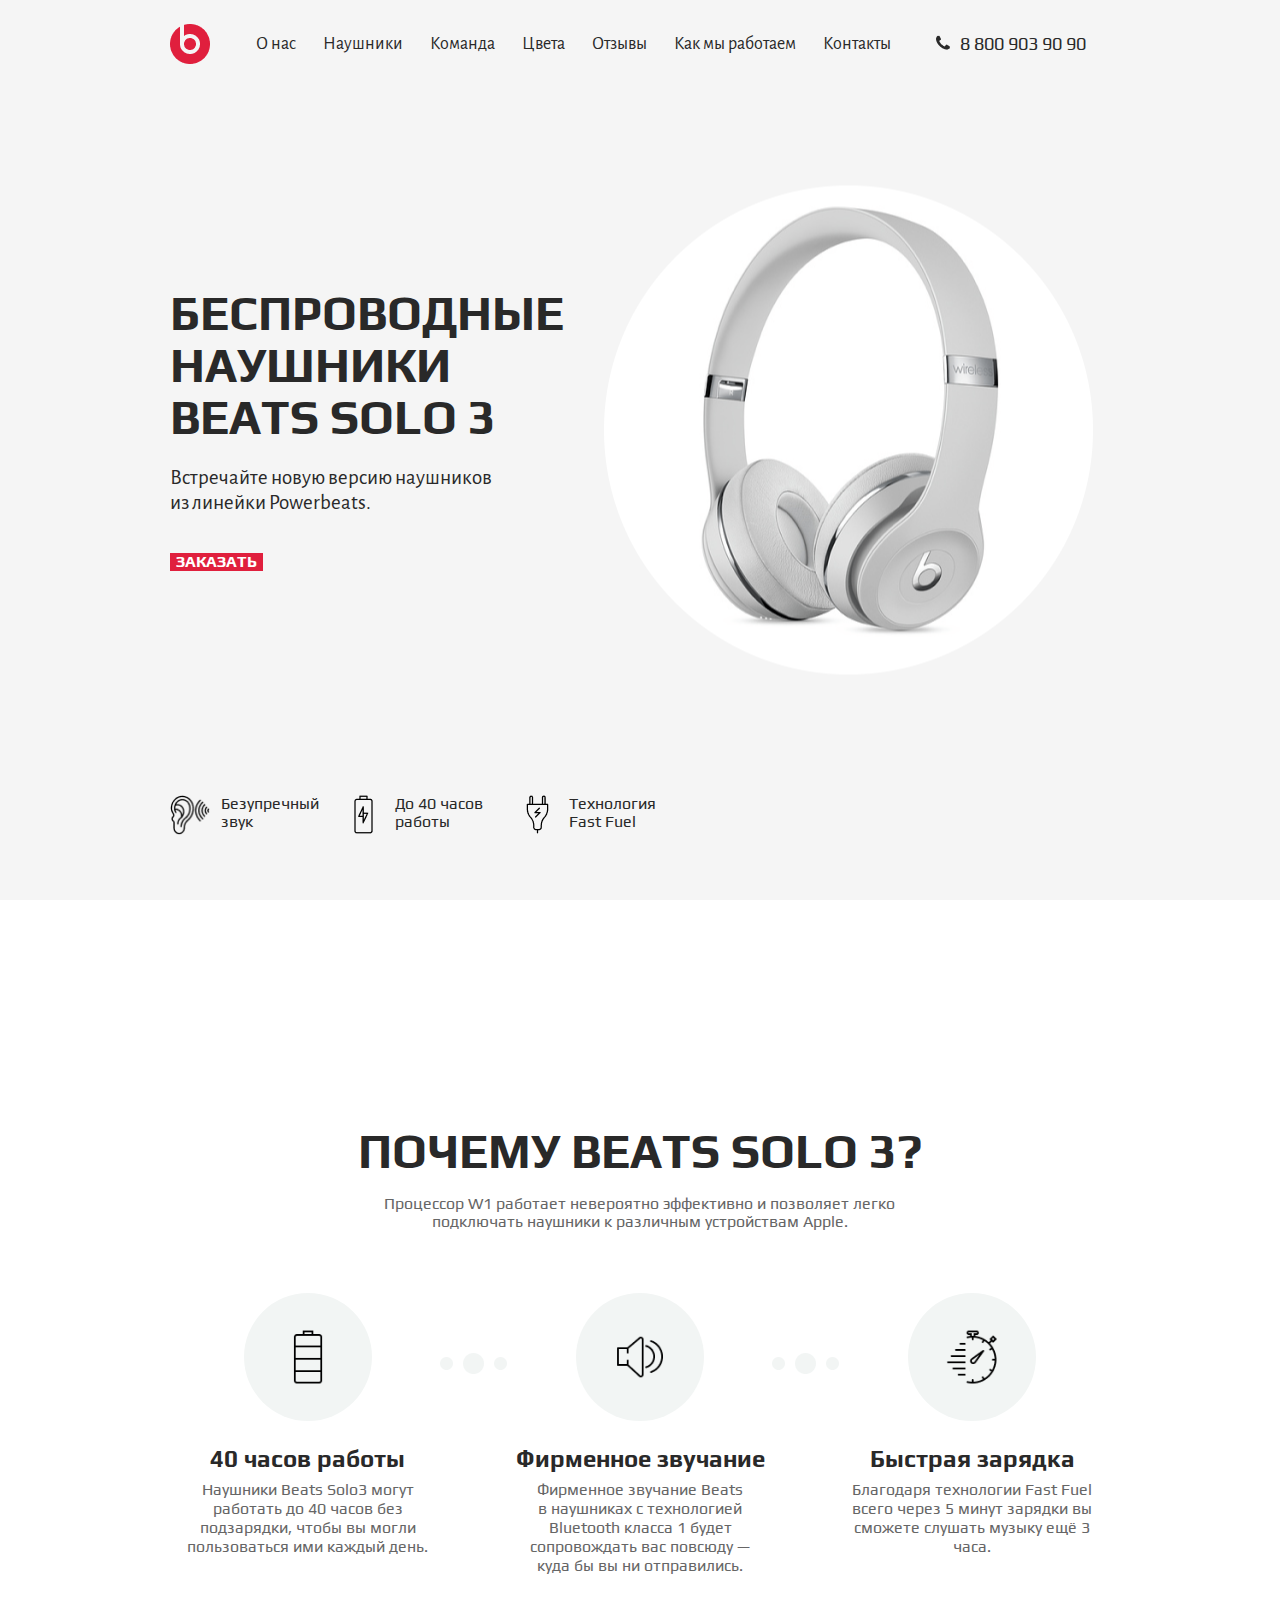
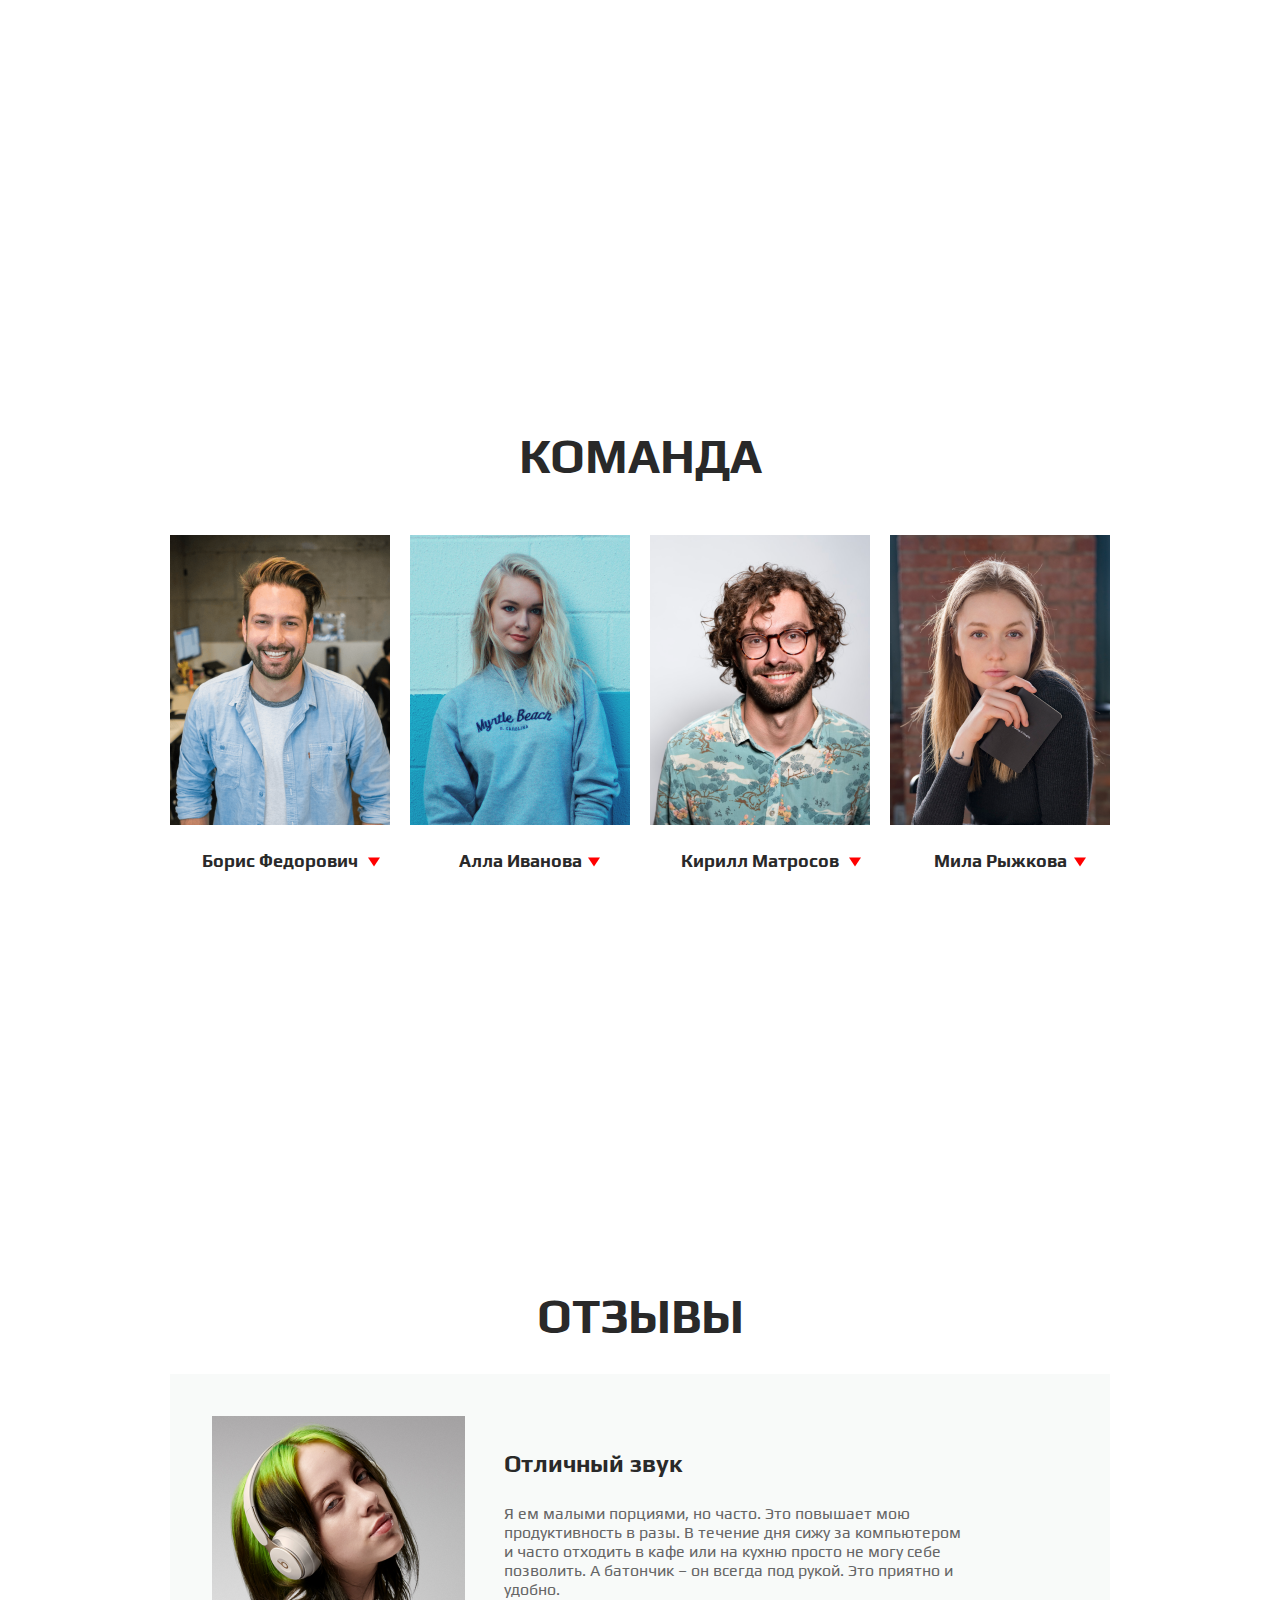
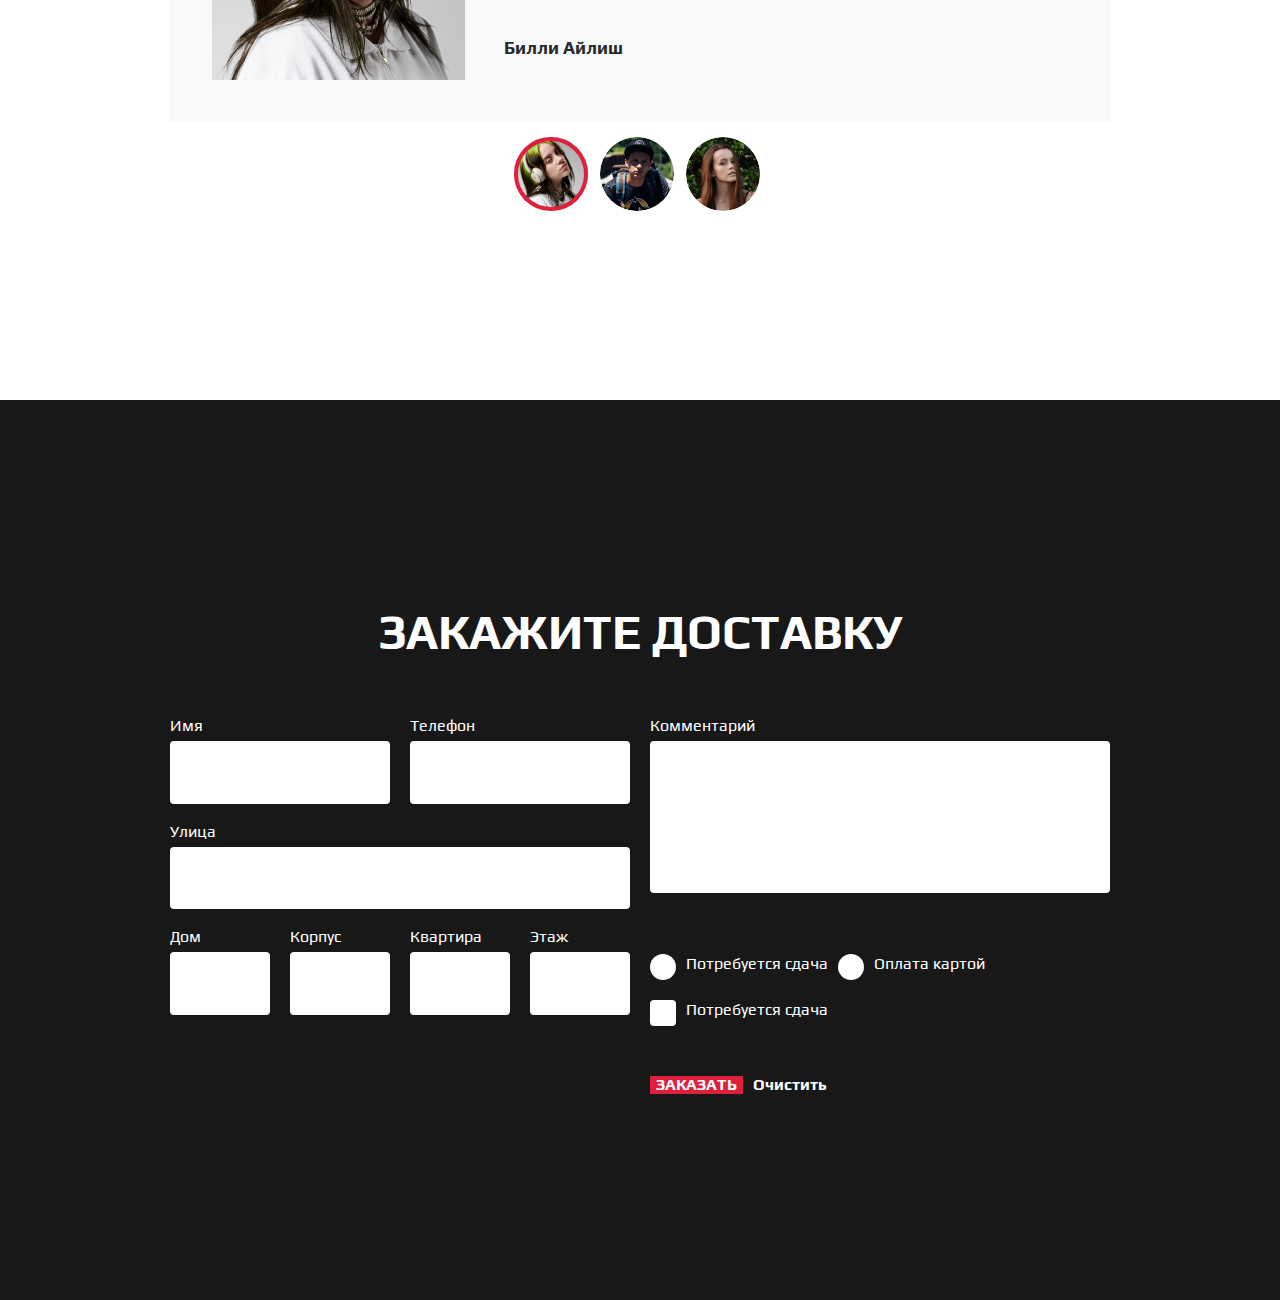
==== index.html @ e2547172 "Add files via upload" ====
<!DOCTYPE html>
<html lang="ru">
<head>
    <meta charset="UTF-8">
    <meta http-equiv="X-UA-Compatible" content="IE=edge">
    <meta name="viewport" content="width=device-width, initial-scale=1.0">
    <title>Beats | Head Page</title>
    <link rel="stylesheet" href="css/main.css">
<body>
    <div class="wrapper">
        <section class="section preview">
            <div class="container preview__container">
                <header class="header">
                        <a href="#" class="logo"><img src="./images/Vector.png" alt="Логотип" class="logo"></a>
                        <nav class="menu">
                            <ul class="menu__list">
                                <li class="menu__item">
                                    <a href="" class="menu__link">О нас</a>
                                </li>
                                <li class="menu__item">
                                    <a href="" class="menu__link">Наушники</a>
                                </li>
                                <li class="menu__item">
                                    <a href="" class="menu__link">Команда</a>
                                </li>
                                <li class="menu__item">
                                    <a href="" class="menu__link">Цвета</a>
                                </li>
                                <li class="menu__item">
                                    <a href="" class="menu__link">Отзывы</a>
                                </li>
                                <li class="menu__item">
                                    <a href="" class="menu__link">Как мы работаем</a>
                                </li>
                                <li class="menu__item">
                                    <a href="" class="menu__link">Контакты</a>
                                </li>
                            </ul>
                        </nav>
                        <address class="contacts">
                            <img src="./images/phone.png" alt="Телефон" class="contacts__img">
                            <a href="tel:+88009039090" class="contacts__phone">8 800 903 90 90</a>
                        </address>
                </header>
                <div class="preview__content">
                    <h1 class="preview__title">Беспроводные наушники Beats Solo 3</h1>
                    <p class="preview__description">Встречайте новую версию наушников 
                        из линейки Powerbeats.</p>
                        <input type="submit" value="Заказать" class="btn">
                </div>
                <div class="features">
                    <ul class="features__list">
                        <li class="features__item">
                            <div class="features__icon-box">
                                <img src="./images/noise.png" alt="noise" class="features__icon">
                            </div>
                            <div class="features__text">Безупречный звук</div>
                        </li>
                        <li class="features__item">
                            <div class="features__icon-box">
                                <img src="./images/charging.png" alt="charge" class="features__icon">
                            </div>
                            <div class="features__text">До 40 часов работы</div>
                        </li>
                        <li class="features__item">
                            <div class="features__icon-box">
                                <img src="./images/plug.png" alt="plug" class="features__icon">
                            </div>
                            <div class="features__text">Технология Fast Fuel  </div>
                        </li>
                    </ul>
                </div>
            </div>
            
        </section>     

        

        <section class="section why">
            <div class="container">
            <div class="why__header">
                <h2 class="section-title why__header-title">Почему Beats Solo 3?</h2>
                <p class="why__header-text">Процессор W1 работает невероятно эффективно и позволяет легко подключать наушники к различным устройствам Apple.</p>
            </div>
                <ul class="why__list">
                    <li class="why__item">
                        <div class="why__item-circle">
                            <img src="./images/battery.png" alt="" class="why__item-img">
                        </div>
                        <div class="why__item-header">40 часов работы</div>
                        <p class="why__item-text">Наушники Beats Solo3 могут работать 
                            до 40 часов без подзарядки, чтобы вы 
                            могли пользоваться ими каждый день.</p>
                    </li>
                    <li class="why__item">
                        <div class="why__item-circle">
                            <img src="./images/volume.png" alt="" class="why__item-img">
                        </div>
                        <div class="why__item-header">Фирменное звучание</div>
                        <p class="why__item-text">Фирменное звучание Beats в&nbsp;наушниках с технологией Bluetooth класса 1 будет сопровождать вас&nbsp;повсюду — куда&nbsp;бы вы ни отправились.</p>
                    </li>
                    <li class="why__item">
                        <div class="why__item-circle">
                            <img src="./images/timer.png" alt="" class="why__item-img">
                        </div>
                        <div class="why__item-header">Быстрая зарядка</div>
                        <p class="why__item-text">Благодаря технологии Fast Fuel 
                            всего через 5 минут зарядки вы 
                            сможете слушать музыку ещё 3 часа.</p>
                    </li>
                </ul>
            </div>
        </section>
        <section class="section team">
            <div class="container">
                <div class="team__header">
                    <h2 class="section-title team__header-title">Команда</h2>
                </div>
                <ul class="team__list">
                    <li class="team__item">
                        <div class="team__item-content">
                            <img src="./images/Boris.png" alt="" class="team__img">
                            <p class="team__name">Борис Федорович</p>
                            <div class="team__dropdown">
                                <p class="team__workplace">Оператор</з>
                                <p class="team__text">Разработал дизайн наушников beats solo 3.</p>
                            </div>
                        </div>
                    </li>
                    <li class="team__item">
                        <div class="team__item-content">
                            <img src="./images/Alla.png" alt="" class="team__img">
                            <p class="team__name">Алла Иванова</p>
                        </div>
                        <div class="team__dropdown">
                            <p class="team__workplace">Оператор</з>
                            <p class="team__text">Разработал дизайн наушников beats solo 3.</p>
                        </div>
                    </li>
                    <li class="team__item">
                        <div class="team__item-content">
                            <img src="./images/Kyrill.png" alt="" class="team__img">
                            <p class="team__name">Кирилл Матросов</p>
                        </div>
                        <div class="team__dropdown">
                            <p class="team__workplace">Оператор</з>
                            <p class="team__text">Разработал дизайн наушников beats solo 3.</p>
                        </div>
                    </li>
                    <li class="team__item">
                        <div class="team__item-content">
                            <img src="./images/Mila.png" alt="" class="team__img">
                            <p class="team__name">Мила Рыжкова</p>
                        </div>
                        <div class="team__dropdown">
                            <p class="team__workplace">Оператор</з>
                            <p class="team__text">Разработал дизайн наушников beats solo 3.</p>
                        </div>
                    </li>
                </ul>
            </div>
        </section>
        <section class="section reviews">
        <div class="container">
            <div class="reviews__header">
                <h2 class="section-title reviews__header-title">Отзывы</h2>
            </div>
            <div class="content">
                <div class="review">
                    <div class="review__img-box">
                        <img src="./images/Avatar-square.png" alt="" class="review__img">
                    </div>
                    <div class="review__content">
                        <h5 class="review__header">Отличный звук</h5>
                        <div class="review__text">Я ем малыми порциями, но часто. Это повышает мою продуктивность в разы. В течение дня сижу за компьютером и часто отходить в кафе или на кухню просто не могу себе позволить. А батончик – он всегда под рукой. Это приятно и удобно. </div>
                        <div class="review__name">Билли Айлиш</div>
                    </div>
                </div>
                <div class="feedback">
                    <ul class="feedback__list">
                        <li class="feedback__item feedback__item--active">
                            <a href="" class="feedback__link"><img src="./images/Avatar-square.png" alt="" class="feedback__img"></a>
                        </li>
                        <li class="feedback__item">
                            <a href="" class="feedback__link"><img src="./images/Avatar-circle-2.png" alt="" class="feedback__img"></a>
                        </li>
                        <li class="feedback__item">
                            <a href="" class="feedback__link"><img src="./images/Avatar-circle-3.png" alt="" class="feedback__img"></a>
                        </li>
                    </ul>
                </div>
            </div>
        </div>
        </section>
        <section class="section order">
           <div class="container">
            <div class="order__header">
                <h2 class="section-title order__title">Закажите доставку</h2>
            </div>
            <form action="" class="form">
                <div class="form__col">
                    <div class="form__row">
                        <label class="form__block">
                            <div class="form__title">Имя</div>
                            <input type="text" class="form__input">
                        </label>
                        <label class="form__block">
                            <div class="form__title">Телефон</div>
                            <input type="text" class="form__input">
                        </label>
                    </div>
                    <div class="form__row">
                        <label class="form__block">
                            <div class="form__title">Улица</div>
                            <input type="text" class="form__input">
                        </label>
                    </div>
                    <div class="form__row">
                        <label class="form__block">
                            <div class="form__title">Дом</div>
                            <input type="text" class="form__input">
                        </label>
                        <label class="form__block">
                            <div class="form__title">Корпус</div>
                            <input type="text" class="form__input">
                        </label>
                        <label class="form__block">
                            <div class="form__title">Квартира</div>
                            <input type="text" class="form__input">
                        </label>
                        <label class="form__block">
                            <div class="form__title">Этаж</div>
                            <input type="text" class="form__input">
                        </label>
                    </div>
                </div>
                <div class="form__col">
                    <div class="form__row">
                        <label class="form__block">
                            <div class="form__title">Комментарий</div>
                            <textarea class="form__input form__input--textarea"></textarea>
                        </label>
                    </div>
                    <div class="form__controls">
                        <label class="radio">
                            <input type="radio" name="option" class="radio__elem">
                            <div class="radio__visible"></div>
                            <div class="radio__title">Потребуется сдача</div>
                        </label>
                        <label class="radio">
                            <input type="radio" name="option" class="radio__elem">
                            <div class="radio__visible"></div>
                            <div class="radio__title">Оплата картой</div>
                        </label>
                    </div>
                    <div class="form__controls">
                        <label class="radio radio--checkbox">
                            <input type="checkbox" class="radio__elem">
                            <div class="radio__visible"></div>
                            <div class="radio__title">Потребуется сдача</div>
                        </label>
                    </div>
                    <div class="form__btns">
                        <input type="submit" value="Заказать" class="btn">
                        <input type="reset" value="Очистить" class="btn btn--theme--transparent">
                    </div>
                </div>
            </form>
           </div>
        </section>
    </div>
</body>
</html>
---- css/main.css ----
@import 'https://fonts.googleapis.com/css2?family=Alegreya+Sans:wght@400;700&display=swap';
@import 'https://fonts.googleapis.com/css2?family=Play:wght@400;700&display=swap';
/*! normalize.css v8.0.1 | MIT License | github.com/necolas/normalize.css */
/* Document
   ========================================================================== */
/**
 * 1. Correct the line height in all browsers.
 * 2. Prevent adjustments of font size after orientation changes in iOS.
 */
html {
  line-height: 1.15; /* 1 */
  -webkit-text-size-adjust: 100%; /* 2 */
}

/* Sections
   ========================================================================== */
/**
 * Remove the margin in all browsers.
 */
body {
  margin: 0;
}

/**
 * Render the `main` element consistently in IE.
 */
main {
  display: block;
}

/**
 * Correct the font size and margin on `h1` elements within `section` and
 * `article` contexts in Chrome, Firefox, and Safari.
 */
h1 {
  font-size: 2em;
  margin: 0.67em 0;
}

/* Grouping content
   ========================================================================== */
/**
 * 1. Add the correct box sizing in Firefox.
 * 2. Show the overflow in Edge and IE.
 */
hr {
  -webkit-box-sizing: content-box;
          box-sizing: content-box; /* 1 */
  height: 0; /* 1 */
  overflow: visible; /* 2 */
}

/**
 * 1. Correct the inheritance and scaling of font size in all browsers.
 * 2. Correct the odd `em` font sizing in all browsers.
 */
pre {
  font-family: monospace, monospace; /* 1 */
  font-size: 1em; /* 2 */
}

/* Text-level semantics
   ========================================================================== */
/**
 * Remove the gray background on active links in IE 10.
 */
a {
  background-color: transparent;
}

/**
 * 1. Remove the bottom border in Chrome 57-
 * 2. Add the correct text decoration in Chrome, Edge, IE, Opera, and Safari.
 */
abbr[title] {
  border-bottom: none; /* 1 */
  text-decoration: underline; /* 2 */
  -webkit-text-decoration: underline dotted;
          text-decoration: underline dotted; /* 2 */
}

/**
 * Add the correct font weight in Chrome, Edge, and Safari.
 */
b,
strong {
  font-weight: bolder;
}

/**
 * 1. Correct the inheritance and scaling of font size in all browsers.
 * 2. Correct the odd `em` font sizing in all browsers.
 */
code,
kbd,
samp {
  font-family: monospace, monospace; /* 1 */
  font-size: 1em; /* 2 */
}

/**
 * Add the correct font size in all browsers.
 */
small {
  font-size: 80%;
}

/**
 * Prevent `sub` and `sup` elements from affecting the line height in
 * all browsers.
 */
sub,
sup {
  font-size: 75%;
  line-height: 0;
  position: relative;
  vertical-align: baseline;
}

sub {
  bottom: -0.25em;
}

sup {
  top: -0.5em;
}

/* Embedded content
   ========================================================================== */
/**
 * Remove the border on images inside links in IE 10.
 */
img {
  border-style: none;
}

/* Forms
   ========================================================================== */
/**
 * 1. Change the font styles in all browsers.
 * 2. Remove the margin in Firefox and Safari.
 */
button,
input,
optgroup,
select,
textarea {
  font-family: inherit; /* 1 */
  font-size: 100%; /* 1 */
  line-height: 1.15; /* 1 */
  margin: 0; /* 2 */
}

/**
 * Show the overflow in IE.
 * 1. Show the overflow in Edge.
 */
button,
input { /* 1 */
  overflow: visible;
}

/**
 * Remove the inheritance of text transform in Edge, Firefox, and IE.
 * 1. Remove the inheritance of text transform in Firefox.
 */
button,
select { /* 1 */
  text-transform: none;
}

/**
 * Correct the inability to style clickable types in iOS and Safari.
 */
button,
[type=button],
[type=reset],
[type=submit] {
  -webkit-appearance: button;
}

/**
 * Remove the inner border and padding in Firefox.
 */
button::-moz-focus-inner,
[type=button]::-moz-focus-inner,
[type=reset]::-moz-focus-inner,
[type=submit]::-moz-focus-inner {
  border-style: none;
  padding: 0;
}

/**
 * Restore the focus styles unset by the previous rule.
 */
button:-moz-focusring,
[type=button]:-moz-focusring,
[type=reset]:-moz-focusring,
[type=submit]:-moz-focusring {
  outline: 1px dotted ButtonText;
}

/**
 * Correct the padding in Firefox.
 */
fieldset {
  padding: 0.35em 0.75em 0.625em;
}

/**
 * 1. Correct the text wrapping in Edge and IE.
 * 2. Correct the color inheritance from `fieldset` elements in IE.
 * 3. Remove the padding so developers are not caught out when they zero out
 *    `fieldset` elements in all browsers.
 */
legend {
  -webkit-box-sizing: border-box;
          box-sizing: border-box; /* 1 */
  color: inherit; /* 2 */
  display: table; /* 1 */
  max-width: 100%; /* 1 */
  padding: 0; /* 3 */
  white-space: normal; /* 1 */
}

/**
 * Add the correct vertical alignment in Chrome, Firefox, and Opera.
 */
progress {
  vertical-align: baseline;
}

/**
 * Remove the default vertical scrollbar in IE 10+.
 */
textarea {
  overflow: auto;
}

/**
 * 1. Add the correct box sizing in IE 10.
 * 2. Remove the padding in IE 10.
 */
[type=checkbox],
[type=radio] {
  -webkit-box-sizing: border-box;
          box-sizing: border-box; /* 1 */
  padding: 0; /* 2 */
}

/**
 * Correct the cursor style of increment and decrement buttons in Chrome.
 */
[type=number]::-webkit-inner-spin-button,
[type=number]::-webkit-outer-spin-button {
  height: auto;
}

/**
 * 1. Correct the odd appearance in Chrome and Safari.
 * 2. Correct the outline style in Safari.
 */
[type=search] {
  -webkit-appearance: textfield; /* 1 */
  outline-offset: -2px; /* 2 */
}

/**
 * Remove the inner padding in Chrome and Safari on macOS.
 */
[type=search]::-webkit-search-decoration {
  -webkit-appearance: none;
}

/**
 * 1. Correct the inability to style clickable types in iOS and Safari.
 * 2. Change font properties to `inherit` in Safari.
 */
::-webkit-file-upload-button {
  -webkit-appearance: button; /* 1 */
  font: inherit; /* 2 */
}

/* Interactive
   ========================================================================== */
/*
 * Add the correct display in Edge, IE 10+, and Firefox.
 */
details {
  display: block;
}

/*
 * Add the correct display in all browsers.
 */
summary {
  display: list-item;
}

/* Misc
   ========================================================================== */
/**
 * Add the correct display in IE 10+.
 */
template {
  display: none;
}

/**
 * Add the correct display in IE 10.
 */
[hidden] {
  display: none;
}

* {
  -webkit-box-sizing: border-box;
          box-sizing: border-box;
}

html, body {
  height: 100%;
}

body {
  margin: 0;
  font-family: "Play", sans-serif;
  color: #292929;
  text-decoration: none;
  font-size: 18px;
}

.wrapper {
  overflow: hidden;
}

.section {
  height: 100vh;
  min-height: rem(600px);
  display: -webkit-box;
  display: -ms-flexbox;
  display: flex;
  -webkit-box-align: center;
      -ms-flex-align: center;
          align-items: center;
}

.container {
  width: 95%;
  max-width: 940px;
  margin: 0 auto;
  position: relative;
}

h1, h2, h3, h4, h5, h6, p {
  margin: 0;
}

ul {
  list-style: none;
  margin: 0;
  padding: 0;
}

a {
  text-decoration: none;
}

a:visited {
  text-decoration: none;
  font-style: normal;
}

.section-title {
  text-transform: uppercase;
  font-weight: 700;
  font-size: 48px;
  line-height: 52px;
}

.btn {
  display: inline-block;
  padding: rem(18px) rem(41px);
  background: #E01F3D;
  border-radius: rem(100px);
  font-size: 16px;
  line-height: 1;
  border: 1px solid transparent;
  color: #fff;
  font-weight: bold;
  cursor: pointer;
  border: none;
  text-transform: uppercase;
}
.btn--theme--transparent {
  background: transparent;
  text-transform: none;
}
.btn:hover {
  background: rgba(255, 0, 0, 0.336);
  -webkit-transition: 0.5s;
  transition: 0.5s;
}

.header {
  display: -webkit-box;
  display: -ms-flexbox;
  display: flex;
  -webkit-box-pack: justify;
      -ms-flex-pack: justify;
          justify-content: space-between;
  -webkit-box-align: center;
      -ms-flex-align: center;
          align-items: center;
  padding-right: 24px;
}

.menu__list {
  display: -webkit-box;
  display: -ms-flexbox;
  display: flex;
  -webkit-box-align: center;
      -ms-flex-align: center;
          align-items: center;
}

.menu__link {
  font-weight: 400;
  font-size: 18px;
  color: #292929;
  font-family: "Alegreya Sans", sans-serif;
  white-space: nowrap;
}

.menu__item {
  margin-right: 27px;
}
.menu__item:last-child {
  margin-right: 0;
}

.contacts {
  text-decoration: none;
  font-style: normal;
}

.contacts__phone {
  font-family: "Play";
  font-weight: 400;
  font-size: 18px;
  margin-left: 6px;
  color: #292929;
  white-space: nowrap;
}

.logo {
  width: 40px;
  height: 40px;
  -ms-flex-negative: 0;
      flex-shrink: 0;
}

.features__list {
  display: -webkit-box;
  display: -ms-flexbox;
  display: flex;
}

.features__item {
  display: -webkit-box;
  display: -ms-flexbox;
  display: flex;
  margin-right: 9px;
}

.features__icon-box {
  width: 40px;
  height: 40px;
  margin-right: 11px;
}

.features__icon {
  max-width: 100%;
  height: auto;
}

.features__text {
  max-width: 114px;
  font-size: 16px;
  line-height: 18px;
}

.why {
  background: white;
}

.why__header {
  display: -webkit-box;
  display: -ms-flexbox;
  display: flex;
  -webkit-box-orient: vertical;
  -webkit-box-direction: normal;
      -ms-flex-direction: column;
          flex-direction: column;
  -webkit-box-align: center;
      -ms-flex-align: center;
          align-items: center;
  margin-bottom: 62px;
}

.why__header-title {
  margin-bottom: 18px;
}

.why__header-text {
  font-size: 16px;
  color: #666;
  width: 56%;
  text-align: center;
}

.why__list {
  display: -webkit-box;
  display: -ms-flexbox;
  display: flex;
  -webkit-box-align: start;
      -ms-flex-align: start;
          align-items: flex-start;
}

.why__item {
  display: -webkit-box;
  display: -ms-flexbox;
  display: flex;
  -webkit-box-align: center;
      -ms-flex-align: center;
          align-items: center;
  -webkit-box-orient: vertical;
  -webkit-box-direction: normal;
      -ms-flex-direction: column;
          flex-direction: column;
  padding: 0 3%;
  -webkit-box-flex: 1;
      -ms-flex: 1;
          flex: 1;
  text-align: center;
  position: relative;
}
.why__item:first-child {
  padding-left: 0;
}
.why__item:last-child {
  padding-right: 0;
}
.why__item:last-child::before {
  display: none;
}
.why__item::before {
  content: "";
  width: 67px;
  height: 21px;
  position: absolute;
  right: -33px;
  top: 60px;
  background: url(../images/why-decor.png) center/contain no-repeat;
}

.why__item-circle {
  background: #F2F5F4;
  width: 128px;
  height: 128px;
  border-radius: 50%;
  display: block;
  position: relative;
  padding: 34px;
  margin-bottom: 24px;
}

.why__item-img {
  max-width: 100%;
  height: auto;
}

.why__item-header {
  font-weight: 700;
  font-size: 24px;
  line-height: 28px;
  margin-bottom: 7px;
}

.why__item-text {
  font-size: 16px;
  line-height: 19px;
  color: #666;
}

.reviews {
  background: white;
}

.reviews__header {
  display: -webkit-box;
  display: -ms-flexbox;
  display: flex;
  -webkit-box-align: center;
      -ms-flex-align: center;
          align-items: center;
  -webkit-box-orient: vertical;
  -webkit-box-direction: normal;
      -ms-flex-direction: column;
          flex-direction: column;
}

.reviews__header-title {
  margin-bottom: 32px;
}

.review {
  background: #F8FAF9;
  display: -webkit-box;
  display: -ms-flexbox;
  display: flex;
  padding: 42px;
  margin-bottom: 15px;
}

.review__content {
  padding-top: 34px;
}

.review__img-box {
  width: 253px;
  height: 264px;
  -ms-flex-negative: 0;
      flex-shrink: 0;
  margin-right: 39px;
}

.review__img {
  max-width: 100%;
  height: auto;
}

.review__header {
  font-weight: 700;
  font-size: 24px;
  margin-bottom: 27px;
}

.review__text {
  font-size: 16px;
  line-height: 19px;
  color: #666;
  margin-bottom: 38px;
  max-width: 457px;
}

.review__name {
  font-weight: 700;
  font-size: 18px;
  line-height: 21px;
}

.feedback__list {
  display: -webkit-box;
  display: -ms-flexbox;
  display: flex;
  -webkit-box-align: center;
      -ms-flex-align: center;
          align-items: center;
  -webkit-box-pack: center;
      -ms-flex-pack: center;
          justify-content: center;
  gap: 6px;
}

.feedback__item {
  margin-right: 6px;
  position: relative;
}
.feedback__item--active::before, .feedback__item:hover::before {
  content: "";
  position: absolute;
  left: 0;
  top: 0;
  bottom: 0;
  right: 0;
  border-radius: 50%;
  border: 4px solid #E01F3D;
}

.feedback__link {
  width: 74px;
  height: 74px;
  display: block;
  border-radius: 50%;
  overflow: hidden;
}

.feedback__img {
  width: 100%;
  height: 100%;
  -o-object-fit: cover;
     object-fit: cover;
}

.order {
  background: #181818;
}

.order__header {
  display: -webkit-box;
  display: -ms-flexbox;
  display: flex;
  -webkit-box-align: center;
      -ms-flex-align: center;
          align-items: center;
  -webkit-box-orient: vertical;
  -webkit-box-direction: normal;
      -ms-flex-direction: column;
          flex-direction: column;
  margin-bottom: 58px;
  color: white;
}

.form {
  display: -webkit-box;
  display: -ms-flexbox;
  display: flex;
}

.form__col {
  -webkit-box-flex: 1;
      -ms-flex: 1;
          flex: 1;
  margin-right: 20px;
}
.form__col:last-child {
  margin-right: 0px;
}

.form__row {
  display: -webkit-box;
  display: -ms-flexbox;
  display: flex;
  margin-bottom: 18px;
}

.form__block {
  -webkit-box-flex: 1;
      -ms-flex: 1;
          flex: 1;
  margin-right: 20px;
}
.form__block:last-child {
  margin-right: 0px;
}

.form__input {
  width: 100%;
  border: none;
  padding: 18px 11px;
  border: solid 3px transparent;
  border-radius: 4px;
  -webkit-box-align: center;
      -ms-flex-align: center;
          align-items: center;
}
.form__input--textarea {
  height: 152px;
  resize: none;
  margin-bottom: 38px;
}
.form__input:focus {
  border-color: #E01F3D;
  outline: none;
}

.form__title {
  color: white;
  font-weight: 400;
  font-size: 16px;
  line-height: 19px;
  margin-bottom: 6px;
}

.form__controls {
  display: -webkit-box;
  display: -ms-flexbox;
  display: flex;
  -ms-flex-wrap: wrap;
      flex-wrap: wrap;
}

.form__btns {
  margin-top: 48px;
}

.preview {
  background: #f5f5f5;
  -webkit-box-align: stretch;
      -ms-flex-align: stretch;
          align-items: stretch;
  padding-top: 24px;
  padding-bottom: 65px;
}

.preview__container {
  display: -webkit-box;
  display: -ms-flexbox;
  display: flex;
  -webkit-box-orient: vertical;
  -webkit-box-direction: normal;
      -ms-flex-direction: column;
          flex-direction: column;
  -webkit-box-pack: justify;
      -ms-flex-pack: justify;
          justify-content: space-between;
}
.preview__container::before {
  content: "";
  position: absolute;
  right: 17px;
  top: 50%;
  -webkit-transform: translateY(-50%);
          transform: translateY(-50%);
  width: 489px;
  height: 489px;
  background: url(../images/preview.png) center/contain no-repeat;
}

.preview__title {
  font-family: "Play";
  font-weight: 700;
  font-size: 48px;
  line-height: 52px;
  text-transform: uppercase;
  margin-bottom: 22px;
  max-width: 400px;
}

.preview__description {
  font-weight: 400;
  font-size: 21px;
  line-height: 25px;
  margin-bottom: 36px;
  font-family: "Alegreya Sans", sans-serif;
  max-width: 332px;
}

.radio {
  display: -webkit-box;
  display: -ms-flexbox;
  display: flex;
  cursor: pointer;
  -webkit-user-select: none;
     -moz-user-select: none;
      -ms-user-select: none;
          user-select: none;
}
.radio--checkbox {
  margin-top: 20px;
  border: none;
}
.radio--checkbox .radio__visible {
  border-radius: 4px;
}
.radio--checkbox .radio__visible::before {
  background: url("../images/tick.png") center center no-repeat;
}

.radio__elem {
  display: none;
}
.radio__elem:checked ~ .radio__visible::before {
  display: block;
}

.radio__visible {
  width: 26px;
  height: 26px;
  position: relative;
  border-radius: 50%;
  background: white;
}
.radio__visible::before {
  content: "";
  width: 13px;
  height: 13px;
  background: red;
  border-radius: 50%;
  position: absolute;
  top: 50%;
  left: 50%;
  -webkit-transform: translate(-50%, -50%);
          transform: translate(-50%, -50%);
  display: none;
}

.radio__title {
  font-weight: 400;
  font-size: 16px;
  line-height: 19px;
  color: white;
  margin-left: 10px;
  margin-right: 10px;
}

.team__header {
  display: -webkit-box;
  display: -ms-flexbox;
  display: flex;
  -webkit-box-pack: center;
      -ms-flex-pack: center;
          justify-content: center;
  margin-bottom: 53px;
}

.team__list {
  display: -webkit-box;
  display: -ms-flexbox;
  display: flex;
  -webkit-box-pack: justify;
      -ms-flex-pack: justify;
          justify-content: space-between;
}

.team__item-content {
  display: -webkit-box;
  display: -ms-flexbox;
  display: flex;
  -webkit-box-orient: vertical;
  -webkit-box-direction: normal;
      -ms-flex-direction: column;
          flex-direction: column;
  -webkit-box-align: center;
      -ms-flex-align: center;
          align-items: center;
}

.team__img {
  margin-bottom: 25px;
}

.team__name {
  font-size: 18px;
  line-height: 21px;
  font-weight: 700;
  position: relative;
}
.team__name::after {
  content: "";
  width: 0;
  height: 0;
  border-left: 6px solid transparent;
  border-right: 6px solid transparent;
  border-top: 9px solid red;
  top: 60%;
  left: 110%;
  -webkit-transform: translate(-50%, -50%);
          transform: translate(-50%, -50%);
  position: absolute;
}
.team__name:hover ~ .team__dropdown {
  display: block;
}

.team__dropdown {
  text-align: center;
  display: none;
  width: 200px;
}

.team__workplace {
  color: #292929;
}

.team__text {
  color: #666666;
}
/*# sourceMappingURL=main.css.map */
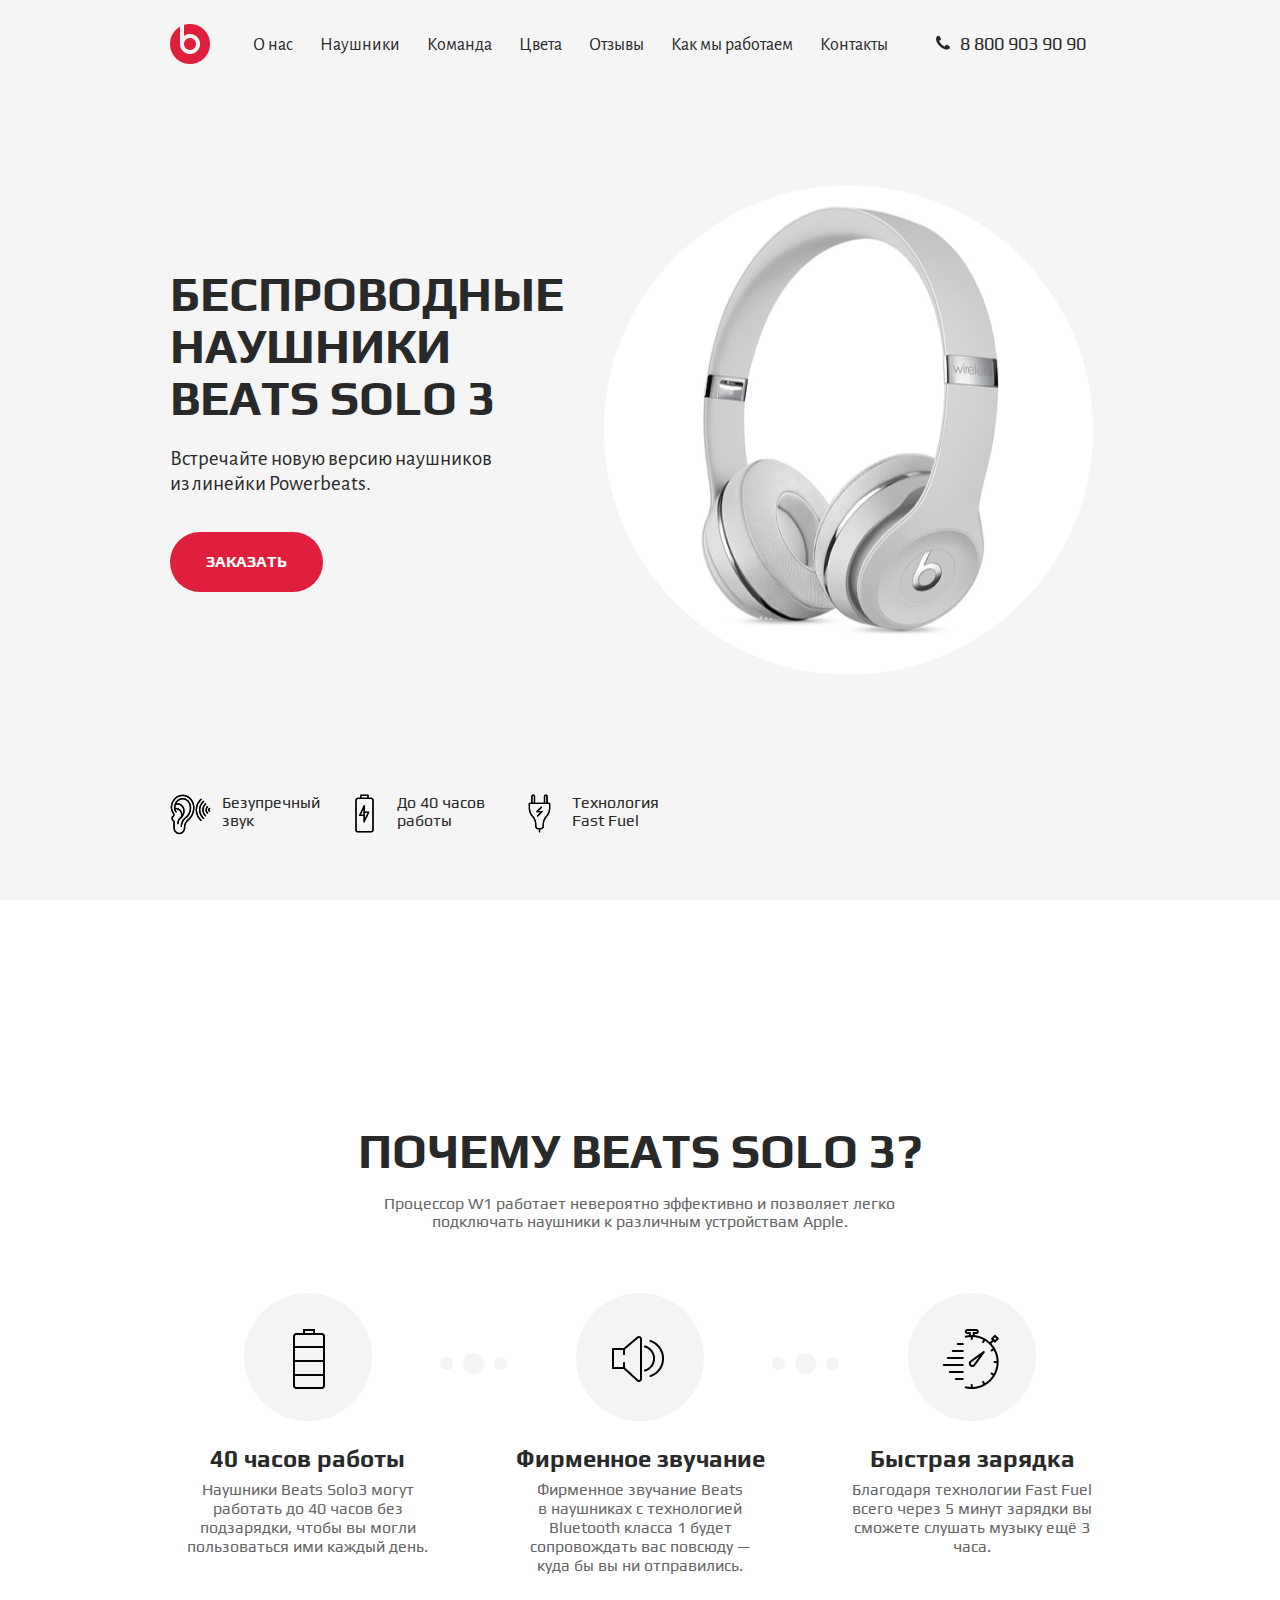
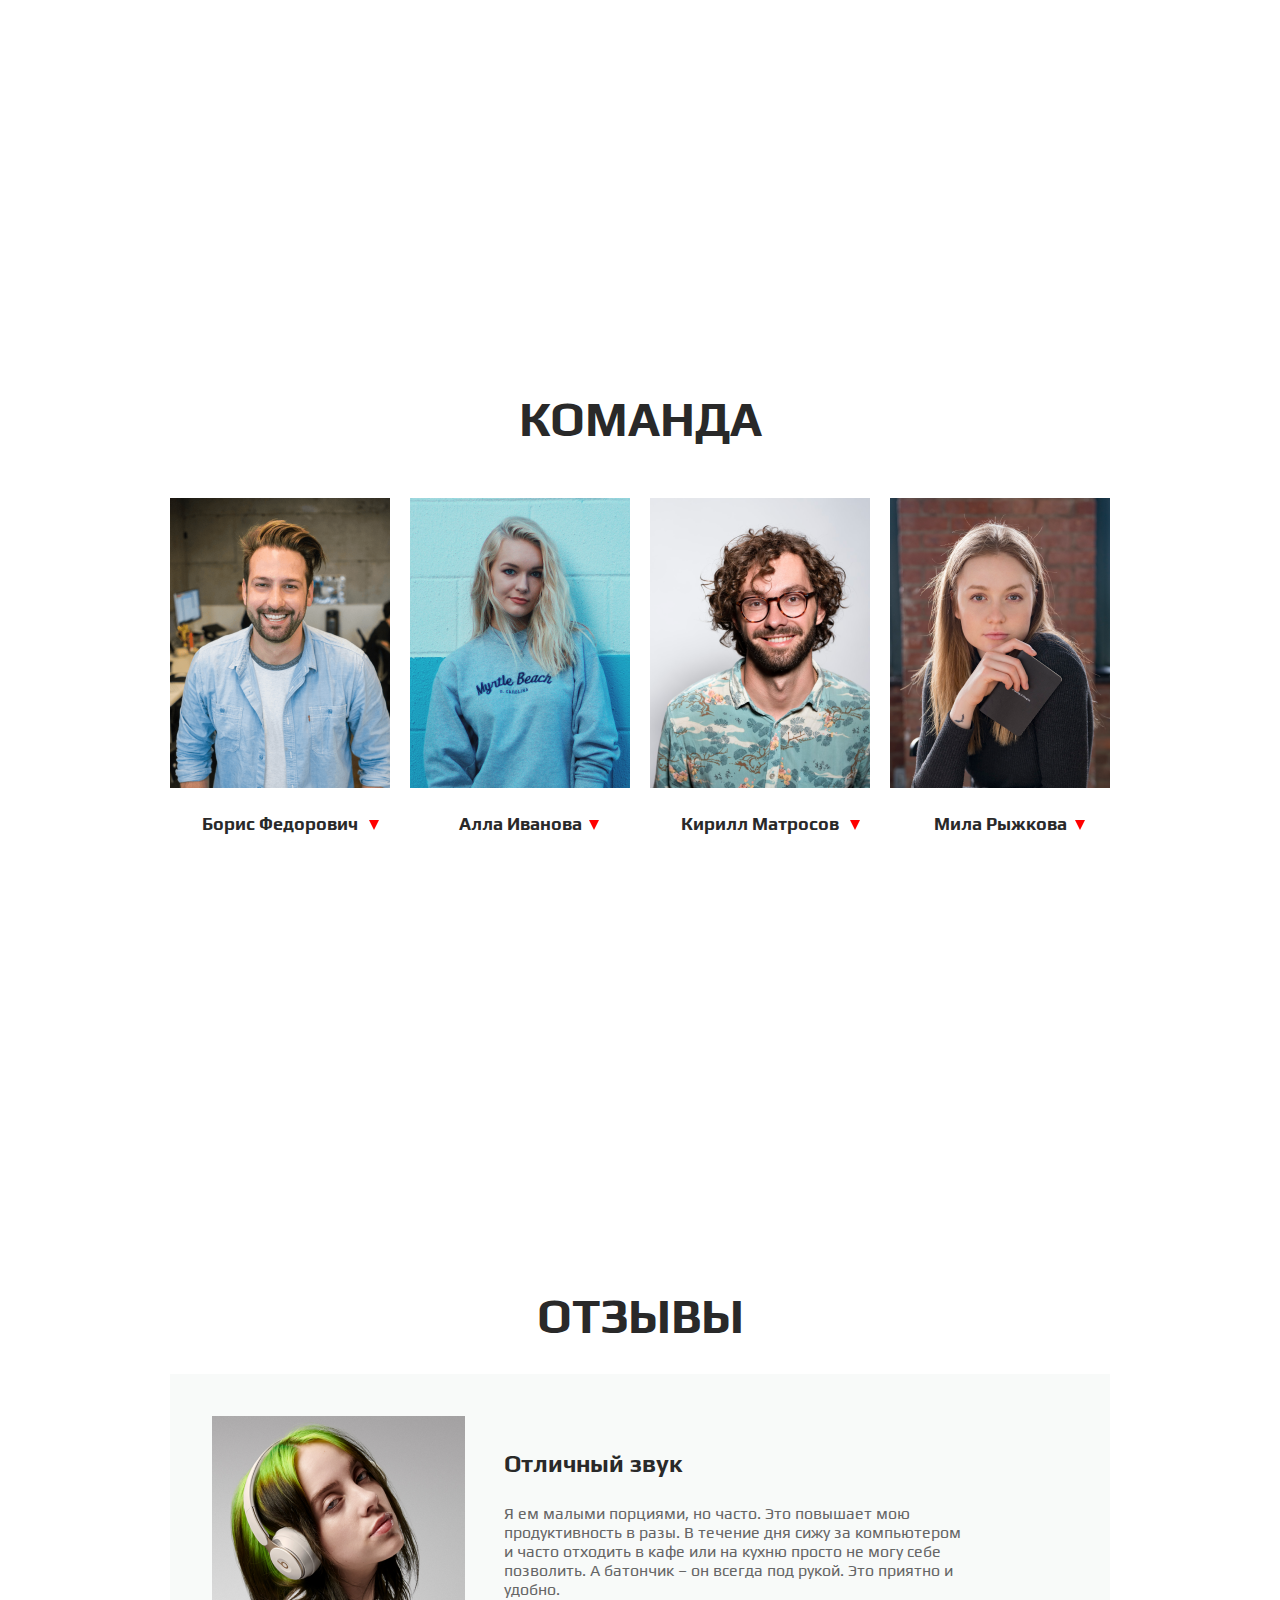
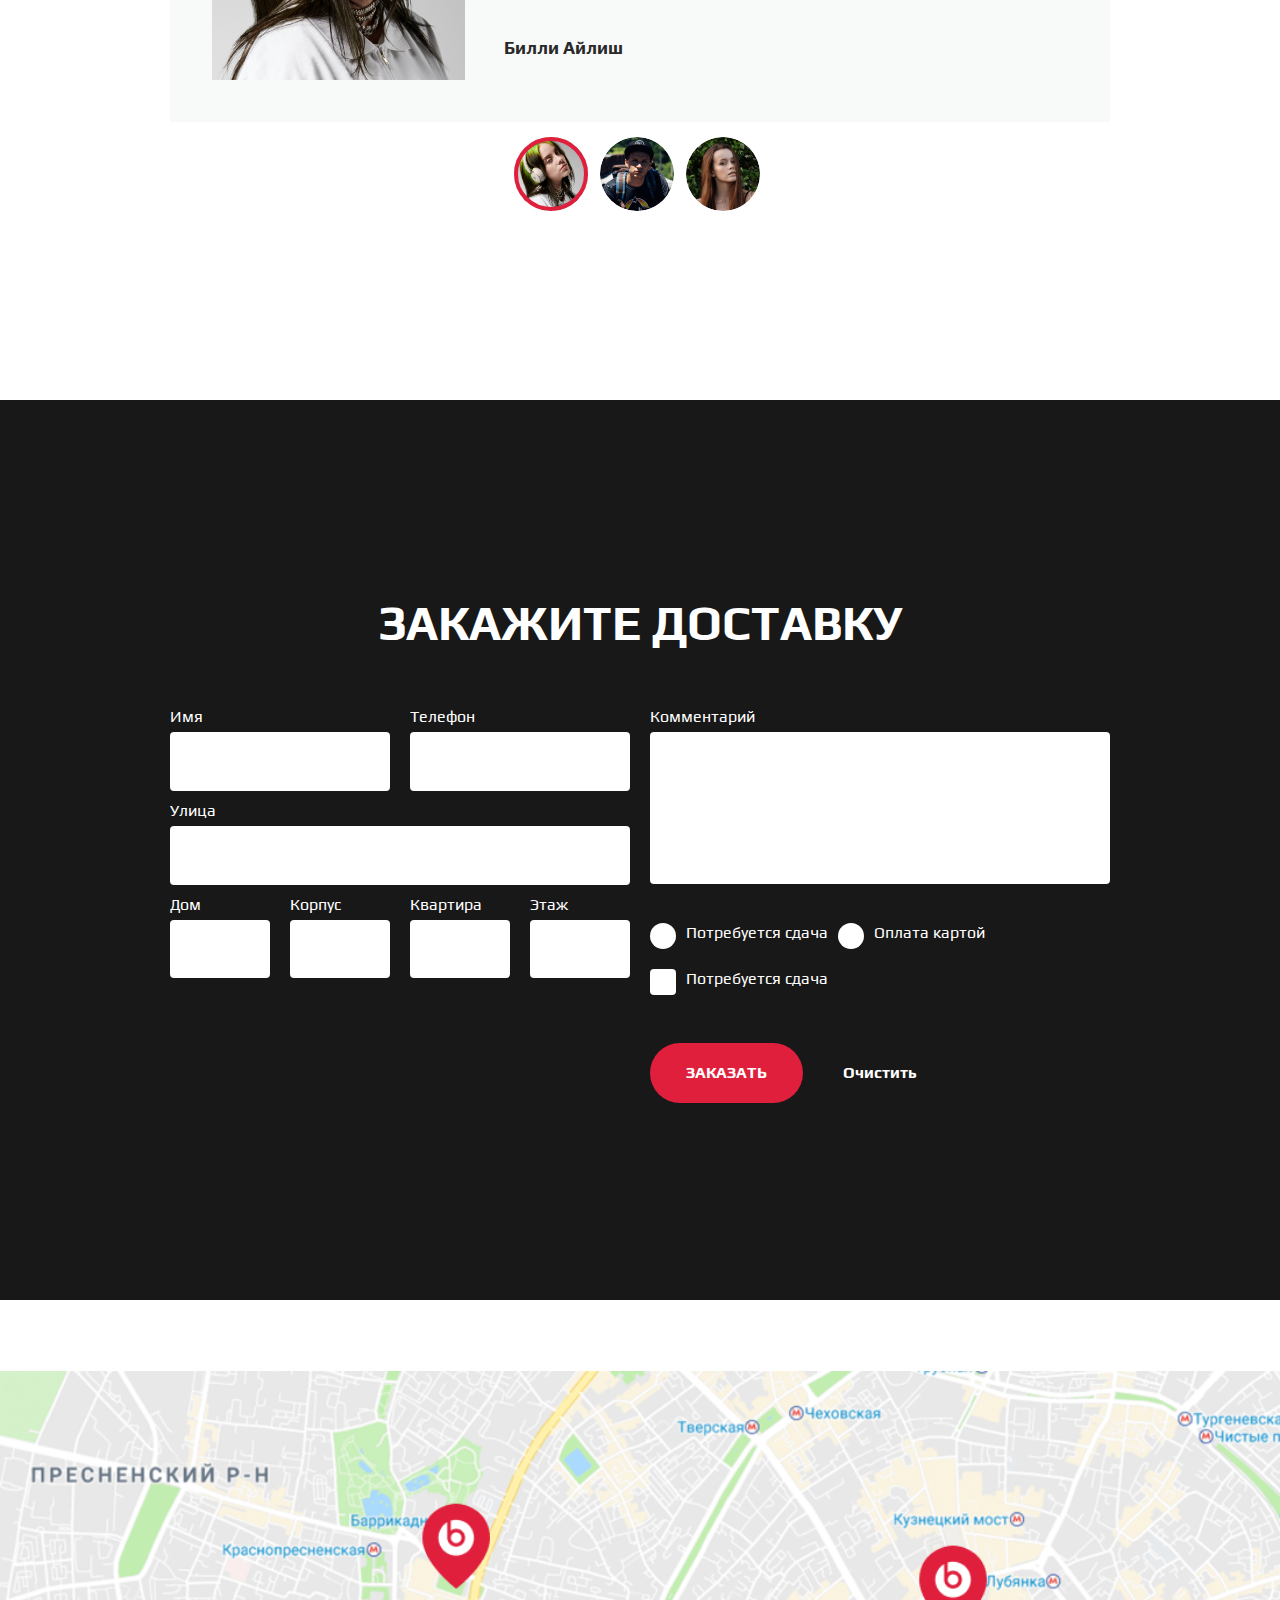
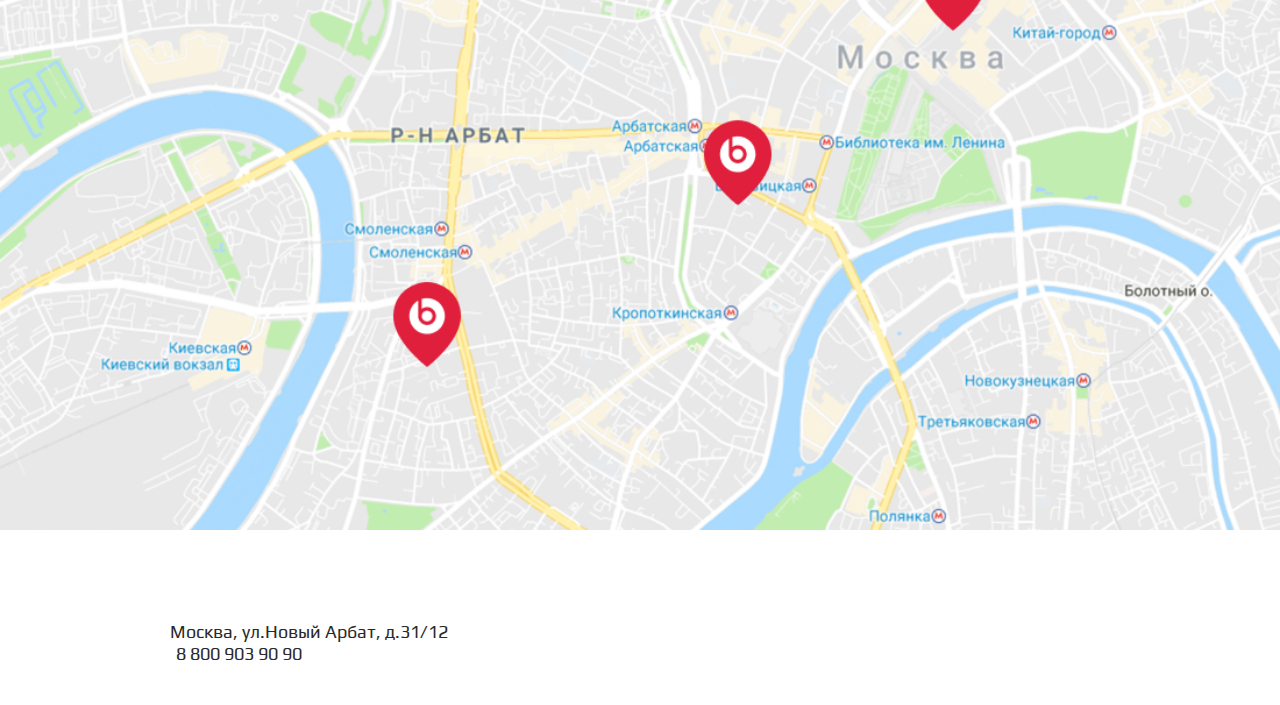
==== commit 9c417377: "Add files via upload" ====
--- a/index.html
+++ b/index.html
@@ -38,9 +38,13 @@
                             </ul>
                         </nav>
                         <address class="contacts">
-                            <img src="./images/phone.png" alt="Телефон" class="contacts__img">
-                            <a href="tel:+88009039090" class="contacts__phone">8 800 903 90 90</a>
+                            <a href="tel:+88009039090" class="contacts__phone header__contacts__phone">8 800 903 90 90</a>
                         </address>
+                        <a href="" class="hamburger">
+                            <span class="hamburger__plank"></span>
+                            <span class="hamburger__plank"></span>
+                            <span class="hamburger__plank"></span>
+                        </a>
                 </header>
                 <div class="preview__content">
                     <h1 class="preview__title">Беспроводные наушники Beats Solo 3</h1>
@@ -51,19 +55,19 @@
                 <div class="features">
                     <ul class="features__list">
                         <li class="features__item">
-                            <div class="features__icon-box">
+                            <div class="features__icon-box features__icon-noise">
                                 <img src="./images/noise.png" alt="noise" class="features__icon">
                             </div>
                             <div class="features__text">Безупречный звук</div>
                         </li>
                         <li class="features__item">
-                            <div class="features__icon-box">
+                            <div class="features__icon-box features__icon-charging">
                                 <img src="./images/charging.png" alt="charge" class="features__icon">
                             </div>
                             <div class="features__text">До 40 часов работы</div>
                         </li>
                         <li class="features__item">
-                            <div class="features__icon-box">
+                            <div class="features__icon-box features__icon-plug">
                                 <img src="./images/plug.png" alt="plug" class="features__icon">
                             </div>
                             <div class="features__text">Технология Fast Fuel  </div>
@@ -85,28 +89,34 @@
                 <ul class="why__list">
                     <li class="why__item">
                         <div class="why__item-circle">
-                            <img src="./images/battery.png" alt="" class="why__item-img">
-                        </div>
-                        <div class="why__item-header">40 часов работы</div>
-                        <p class="why__item-text">Наушники Beats Solo3 могут работать 
-                            до 40 часов без подзарядки, чтобы вы 
-                            могли пользоваться ими каждый день.</p>
+                            <div class="why__item-img why__item-battery"></div>
+                        </div>
+                        <div class="why__item-content">
+                            <div class="why__item-header">40 часов работы</div>
+                            <p class="why__item-text">Наушники Beats Solo3 могут работать 
+                                до 40 часов без подзарядки, чтобы вы 
+                                могли пользоваться ими каждый день.</p>
+                        </div>
                     </li>
                     <li class="why__item">
                         <div class="why__item-circle">
-                            <img src="./images/volume.png" alt="" class="why__item-img">
-                        </div>
-                        <div class="why__item-header">Фирменное звучание</div>
-                        <p class="why__item-text">Фирменное звучание Beats в&nbsp;наушниках с технологией Bluetooth класса 1 будет сопровождать вас&nbsp;повсюду — куда&nbsp;бы вы ни отправились.</p>
+                            <div class="why__item-img why__item-volume"></div>
+                        </div>
+                        <div class="why__item-content">
+                            <div class="why__item-header">Фирменное звучание</div>
+                            <p class="why__item-text">Фирменное звучание Beats в&nbsp;наушниках с технологией Bluetooth класса 1 будет сопровождать вас&nbsp;повсюду — куда&nbsp;бы вы ни отправились.</p>
+                        </div>
                     </li>
                     <li class="why__item">
                         <div class="why__item-circle">
-                            <img src="./images/timer.png" alt="" class="why__item-img">
-                        </div>
-                        <div class="why__item-header">Быстрая зарядка</div>
-                        <p class="why__item-text">Благодаря технологии Fast Fuel 
+                            <div class="why__item-img why__item-timer"></div>
+                        </div>
+                        <div class="why__item-content">
+                            <div class="why__item-header">Быстрая зарядка</div>
+                            <p class="why__item-text">Благодаря технологии Fast Fuel 
                             всего через 5 минут зарядки вы 
                             сможете слушать музыку ещё 3 часа.</p>
+                        </div>
                     </li>
                 </ul>
             </div>
@@ -122,7 +132,7 @@
                             <img src="./images/Boris.png" alt="" class="team__img">
                             <p class="team__name">Борис Федорович</p>
                             <div class="team__dropdown">
-                                <p class="team__workplace">Оператор</з>
+                                <p class="team__workplace">Оператор</p>
                                 <p class="team__text">Разработал дизайн наушников beats solo 3.</p>
                             </div>
                         </div>
@@ -133,7 +143,7 @@
                             <p class="team__name">Алла Иванова</p>
                         </div>
                         <div class="team__dropdown">
-                            <p class="team__workplace">Оператор</з>
+                            <p class="team__workplace">Оператор</p>
                             <p class="team__text">Разработал дизайн наушников beats solo 3.</p>
                         </div>
                     </li>
@@ -143,7 +153,7 @@
                             <p class="team__name">Кирилл Матросов</p>
                         </div>
                         <div class="team__dropdown">
-                            <p class="team__workplace">Оператор</з>
+                            <p class="team__workplace">Оператор</p>
                             <p class="team__text">Разработал дизайн наушников beats solo 3.</p>
                         </div>
                     </li>
@@ -153,7 +163,7 @@
                             <p class="team__name">Мила Рыжкова</p>
                         </div>
                         <div class="team__dropdown">
-                            <p class="team__workplace">Оператор</з>
+                            <p class="team__workplace">Оператор</p>
                             <p class="team__text">Разработал дизайн наушников beats solo 3.</p>
                         </div>
                     </li>
@@ -235,7 +245,7 @@
                     </div>
                 </div>
                 <div class="form__col">
-                    <div class="form__row">
+                    <div class="form__row form__row--textarea">
                         <label class="form__block">
                             <div class="form__title">Комментарий</div>
                             <textarea class="form__input form__input--textarea"></textarea>
@@ -268,6 +278,31 @@
             </form>
            </div>
         </section>
+        <section class="map section">
+            <div class="container"></div>
+        </section>
+        <footer class="footer">
+            <div class="container">
+                <div class="info">
+                    <div class="info__address">Москва, ул.Новый Арбат, д.31/12</div>
+                    <a href="tel:+88009039090" class="info__phone">8 800 903 90 90</a>
+                </div>
+                <ul class="socials">
+                    <li class="socials__item">
+                        <a href="" class="socials__link socials__link-vk"></a>
+                    </li>
+                    <li class="socials__item">
+                        <a href="" class="socials__link socials__link-fb"></a>
+                    </li>
+                    <li class="socials__item">
+                        <a href="" class="socials__link socials__link-inst"></a>
+                    </li>
+                    <li class="socials__item">
+                        <a href="" class="socials__link socials__link-tg"></a>
+                    </li>
+                </ul>
+            </div>
+        </footer>
     </div>
 </body>
 </html>--- a/css/main.css
+++ b/css/main.css
@@ -197,7 +197,7 @@
 [type=button]:-moz-focusring,
 [type=reset]:-moz-focusring,
 [type=submit]:-moz-focusring {
-  outline: 1px dotted ButtonText;
+  outline: 0.0555555556rem dotted ButtonText;
 }
 
 /**
@@ -262,7 +262,7 @@
  */
 [type=search] {
   -webkit-appearance: textfield; /* 1 */
-  outline-offset: -2px; /* 2 */
+  outline-offset: -0.1111111111rem; /* 2 */
 }
 
 /**
@@ -316,6 +316,20 @@
 * {
   -webkit-box-sizing: border-box;
           box-sizing: border-box;
+}
+
+html {
+  font-size: 18px;
+}
+@media screen and (max-width: 768px) {
+  html {
+    font-size: 17px;
+  }
+}
+@media screen and (max-width: 480px) {
+  html {
+    font-size: 16px;
+  }
 }
 
 html, body {
@@ -327,7 +341,6 @@
   font-family: "Play", sans-serif;
   color: #292929;
   text-decoration: none;
-  font-size: 18px;
 }
 
 .wrapper {
@@ -336,7 +349,7 @@
 
 .section {
   height: 100vh;
-  min-height: rem(600px);
+  min-height: 33.3333333333rem;
   display: -webkit-box;
   display: -ms-flexbox;
   display: flex;
@@ -374,18 +387,19 @@
 .section-title {
   text-transform: uppercase;
   font-weight: 700;
-  font-size: 48px;
-  line-height: 52px;
+  font-size: 2.6666666667rem;
+  line-height: 2.8888888889rem;
+  text-align: center;
 }
 
 .btn {
   display: inline-block;
-  padding: rem(18px) rem(41px);
+  padding: 1.2222222222rem 2rem;
   background: #E01F3D;
-  border-radius: rem(100px);
-  font-size: 16px;
+  border-radius: 5.5555555556rem;
+  font-size: 0.8888888889rem;
   line-height: 1;
-  border: 1px solid transparent;
+  border: 0.0555555556rem solid transparent;
   color: #fff;
   font-weight: bold;
   cursor: pointer;
@@ -409,31 +423,50 @@
   -webkit-box-pack: justify;
       -ms-flex-pack: justify;
           justify-content: space-between;
+  -webkit-box-align: start;
+      -ms-flex-align: start;
+          align-items: flex-start;
+  padding-right: 1.3333333333rem;
+}
+
+@media screen and (max-width: 768px) {
+  .header__contacts__phone {
+    display: none;
+  }
+}
+
+.menu {
+  margin: 0 30px;
+  padding-top: 10px;
+}
+@media screen and (max-width: 768px) {
+  .menu {
+    display: none;
+  }
+}
+
+.menu__list {
+  display: -webkit-box;
+  display: -ms-flexbox;
+  display: flex;
   -webkit-box-align: center;
       -ms-flex-align: center;
           align-items: center;
-  padding-right: 24px;
-}
-
-.menu__list {
-  display: -webkit-box;
-  display: -ms-flexbox;
-  display: flex;
-  -webkit-box-align: center;
-      -ms-flex-align: center;
-          align-items: center;
+  -ms-flex-wrap: wrap;
+      flex-wrap: wrap;
 }
 
 .menu__link {
   font-weight: 400;
-  font-size: 18px;
+  font-size: 1rem;
   color: #292929;
   font-family: "Alegreya Sans", sans-serif;
   white-space: nowrap;
 }
 
 .menu__item {
-  margin-right: 27px;
+  margin-right: 1.5rem;
+  margin-bottom: 10px;
 }
 .menu__item:last-child {
   margin-right: 0;
@@ -442,24 +475,62 @@
 .contacts {
   text-decoration: none;
   font-style: normal;
+  padding-top: 10px;
 }
 
 .contacts__phone {
   font-family: "Play";
   font-weight: 400;
-  font-size: 18px;
-  margin-left: 6px;
+  font-size: 1rem;
+  margin-left: 0.3333333333rem;
   color: #292929;
   white-space: nowrap;
 }
+.contacts__phone::before {
+  content: url("../images/phone.png");
+  margin-right: 0.5555555556rem;
+}
+
+.hamburger {
+  width: 24px;
+  height: 20px;
+  -webkit-box-orient: vertical;
+  -webkit-box-direction: normal;
+      -ms-flex-direction: column;
+          flex-direction: column;
+  -webkit-box-pack: justify;
+      -ms-flex-pack: justify;
+          justify-content: space-between;
+  display: none;
+}
+@media screen and (max-width: 768px) {
+  .hamburger {
+    display: -webkit-inline-box;
+    display: -ms-inline-flexbox;
+    display: inline-flex;
+  }
+}
+
+.hamburger__plank {
+  display: block;
+  background: black;
+  height: 4px;
+  border-radius: 10px;
+}
 
 .logo {
-  width: 40px;
-  height: 40px;
+  width: 2.2222222222rem;
+  height: 2.2222222222rem;
   -ms-flex-negative: 0;
       flex-shrink: 0;
 }
 
+@media screen and (max-width: 768px) {
+  .features {
+    display: none;
+  }
+}
+
 .features__list {
   display: -webkit-box;
   display: -ms-flexbox;
@@ -470,13 +541,28 @@
   display: -webkit-box;
   display: -ms-flexbox;
   display: flex;
-  margin-right: 9px;
+  margin-right: 0.5rem;
 }
 
 .features__icon-box {
-  width: 40px;
-  height: 40px;
-  margin-right: 11px;
+  width: 2.2777777778rem;
+  height: 2.2777777778rem;
+  margin-right: 0.6111111111rem;
+}
+.features__icon-box.features__icon-noise {
+  width: 2.2777777778rem;
+  height: 2.2777777778rem;
+  background: url("../images/sprite.png") -392px -10px;
+}
+.features__icon-box.features__icon-charging {
+  width: 2.2777777778rem;
+  height: 2.2777777778rem;
+  background: url("../images/sprite.png") -274px -10px;
+}
+.features__icon-box.features__icon-plug {
+  width: 2.2777777778rem;
+  height: 2.2777777778rem;
+  background: url("../images/sprite.png") -333px -10px;
 }
 
 .features__icon {
@@ -485,9 +571,9 @@
 }
 
 .features__text {
-  max-width: 114px;
-  font-size: 16px;
-  line-height: 18px;
+  max-width: 6.3333333333rem;
+  font-size: 0.8888888889rem;
+  line-height: 1rem;
 }
 
 .why {
@@ -505,15 +591,22 @@
   -webkit-box-align: center;
       -ms-flex-align: center;
           align-items: center;
-  margin-bottom: 62px;
+  margin-bottom: 3.4444444444rem;
+  text-align: center;
 }
 
 .why__header-title {
-  margin-bottom: 18px;
+  margin-bottom: 1rem;
+}
+@media screen and (max-width: 480px) {
+  .why__header-title {
+    font-size: 1.7777777778rem;
+    line-height: 2rem;
+  }
 }
 
 .why__header-text {
-  font-size: 16px;
+  font-size: 0.8888888889rem;
   color: #666;
   width: 56%;
   text-align: center;
@@ -526,6 +619,14 @@
   -webkit-box-align: start;
       -ms-flex-align: start;
           align-items: flex-start;
+}
+@media screen and (max-width: 480px) {
+  .why__list {
+    -webkit-box-orient: vertical;
+    -webkit-box-direction: normal;
+        -ms-flex-direction: column;
+            flex-direction: column;
+  }
 }
 
 .why__item {
@@ -555,42 +656,96 @@
 .why__item:last-child::before {
   display: none;
 }
+@media screen and (max-width: 480px) {
+  .why__item {
+    -webkit-box-orient: unset;
+    -webkit-box-direction: unset;
+        -ms-flex-direction: unset;
+            flex-direction: unset;
+    padding: 0;
+  }
+}
 .why__item::before {
   content: "";
-  width: 67px;
-  height: 21px;
+  width: 3.7222222222rem;
+  height: 1.1666666667rem;
   position: absolute;
-  right: -33px;
-  top: 60px;
+  right: -1.8333333333rem;
+  top: 3.3333333333rem;
   background: url(../images/why-decor.png) center/contain no-repeat;
+}
+@media screen and (max-width: 480px) {
+  .why__item::before {
+    display: none;
+  }
 }
 
 .why__item-circle {
   background: #F2F5F4;
-  width: 128px;
-  height: 128px;
+  width: 7.1111111111rem;
+  height: 7.1111111111rem;
   border-radius: 50%;
   display: block;
   position: relative;
-  padding: 34px;
-  margin-bottom: 24px;
+  padding: 1.8888888889rem;
+  margin-bottom: 1.3333333333rem;
+}
+@media screen and (max-width: 480px) {
+  .why__item-circle {
+    margin-right: 0.6666666667rem;
+  }
 }
 
 .why__item-img {
   max-width: 100%;
-  height: auto;
+}
+.why__item-img.why__item-battery {
+  width: 3.7777777778rem;
+  height: 3.7777777778rem;
+  background: url("../images/sprite.png") -456px -12px;
+}
+@media screen and (max-width: 480px) {
+  .why__item-img.why__item-battery {
+    background: url("../images/sprite.png") -460px -14px;
+  }
+}
+.why__item-img.why__item-timer {
+  width: 3.7777777778rem;
+  height: 3.7777777778rem;
+  background: url("../images/sprite.png") -546px -12px;
+}
+@media screen and (max-width: 480px) {
+  .why__item-img.why__item-timer {
+    background: url("../images/sprite.png") -549px -14px;
+  }
+}
+.why__item-img.why__item-volume {
+  width: 3.7777777778rem;
+  height: 3.7777777778rem;
+  background: url("../images/sprite.png") -635px -12px;
+}
+@media screen and (max-width: 480px) {
+  .why__item-img.why__item-volume {
+    background: url("../images/sprite.png") -636px -14px;
+  }
+}
+
+@media screen and (max-width: 480px) {
+  .why__item-content {
+    text-align: left;
+  }
 }
 
 .why__item-header {
   font-weight: 700;
-  font-size: 24px;
-  line-height: 28px;
-  margin-bottom: 7px;
+  font-size: 1.3333333333rem;
+  line-height: 1.5555555556rem;
+  margin-bottom: 0.3888888889rem;
 }
 
 .why__item-text {
-  font-size: 16px;
-  line-height: 19px;
+  font-size: 0.8888888889rem;
+  line-height: 1.0555555556rem;
   color: #666;
 }
 
@@ -612,7 +767,7 @@
 }
 
 .reviews__header-title {
-  margin-bottom: 32px;
+  margin-bottom: 1.7777777778rem;
 }
 
 .review {
@@ -620,20 +775,39 @@
   display: -webkit-box;
   display: -ms-flexbox;
   display: flex;
-  padding: 42px;
-  margin-bottom: 15px;
+  padding: 2.3333333333rem;
+  margin-bottom: 0.8333333333rem;
+}
+@media screen and (max-width: 768px) {
+  .review {
+    -webkit-box-orient: vertical;
+    -webkit-box-direction: normal;
+        -ms-flex-direction: column;
+            flex-direction: column;
+    text-align: center;
+    -webkit-box-align: center;
+        -ms-flex-align: center;
+            align-items: center;
+  }
 }
 
 .review__content {
-  padding-top: 34px;
+  padding-top: 1.8888888889rem;
 }
 
 .review__img-box {
-  width: 253px;
-  height: 264px;
+  width: 14.0555555556rem;
+  height: 14.6666666667rem;
   -ms-flex-negative: 0;
       flex-shrink: 0;
-  margin-right: 39px;
+  margin-right: 2.1666666667rem;
+}
+@media screen and (max-width: 768px) {
+  .review__img-box {
+    width: 7.2222222222rem;
+    height: 7.2222222222rem;
+    margin-right: 0rem;
+  }
 }
 
 .review__img {
@@ -643,22 +817,32 @@
 
 .review__header {
   font-weight: 700;
-  font-size: 24px;
-  margin-bottom: 27px;
+  font-size: 1.3333333333rem;
+  margin-bottom: 1.5rem;
 }
 
 .review__text {
-  font-size: 16px;
-  line-height: 19px;
+  font-size: 0.8888888889rem;
+  line-height: 1.0555555556rem;
   color: #666;
-  margin-bottom: 38px;
-  max-width: 457px;
+  margin-bottom: 2.1111111111rem;
+  max-width: 25.3888888889rem;
+}
+@media screen and (max-width: 768px) {
+  .review__text {
+    max-width: 38.1666666667rem;
+  }
 }
 
 .review__name {
   font-weight: 700;
-  font-size: 18px;
-  line-height: 21px;
+  font-size: 1rem;
+  line-height: 1.1666666667rem;
+}
+@media screen and (max-width: 768px) {
+  .review__name {
+    font-weight: 400;
+  }
 }
 
 .feedback__list {
@@ -671,11 +855,11 @@
   -webkit-box-pack: center;
       -ms-flex-pack: center;
           justify-content: center;
-  gap: 6px;
+  gap: 0.3333333333rem;
 }
 
 .feedback__item {
-  margin-right: 6px;
+  margin-right: 0.3333333333rem;
   position: relative;
 }
 .feedback__item--active::before, .feedback__item:hover::before {
@@ -686,12 +870,12 @@
   bottom: 0;
   right: 0;
   border-radius: 50%;
-  border: 4px solid #E01F3D;
+  border: 0.2222222222rem solid #E01F3D;
 }
 
 .feedback__link {
-  width: 74px;
-  height: 74px;
+  width: 4.1111111111rem;
+  height: 4.1111111111rem;
   display: block;
   border-radius: 50%;
   overflow: hidden;
@@ -719,57 +903,85 @@
   -webkit-box-direction: normal;
       -ms-flex-direction: column;
           flex-direction: column;
-  margin-bottom: 58px;
+  margin-bottom: 3.2222222222rem;
   color: white;
 }
 
+@media screen and (max-width: 480px) {
+  .order__title {
+    font-size: 1.7777777778rem;
+    line-height: 2rem;
+  }
+}
+
 .form {
   display: -webkit-box;
   display: -ms-flexbox;
   display: flex;
+}
+@media screen and (max-width: 768px) {
+  .form {
+    padding: 0px 19%;
+    -webkit-box-orient: vertical;
+    -webkit-box-direction: normal;
+        -ms-flex-direction: column;
+            flex-direction: column;
+  }
+}
+@media screen and (max-width: 480px) {
+  .form {
+    padding: 0;
+  }
 }
 
 .form__col {
   -webkit-box-flex: 1;
       -ms-flex: 1;
           flex: 1;
-  margin-right: 20px;
+  margin-right: 1.1111111111rem;
 }
 .form__col:last-child {
-  margin-right: 0px;
+  margin-right: 0rem;
+}
+@media screen and (max-width: 768px) {
+  .form__col {
+    margin-right: 0rem;
+  }
 }
 
 .form__row {
   display: -webkit-box;
   display: -ms-flexbox;
   display: flex;
-  margin-bottom: 18px;
+  margin-bottom: 0.5555555556rem;
+}
+.form__row--textarea {
+  margin-bottom: 1.8888888889rem;
 }
 
 .form__block {
   -webkit-box-flex: 1;
       -ms-flex: 1;
           flex: 1;
-  margin-right: 20px;
+  margin-right: 1.1111111111rem;
 }
 .form__block:last-child {
-  margin-right: 0px;
+  margin-right: 0rem;
 }
 
 .form__input {
   width: 100%;
   border: none;
-  padding: 18px 11px;
-  border: solid 3px transparent;
-  border-radius: 4px;
+  padding: 0.8888888889rem 0.6111111111rem;
+  border: solid 0.1666666667rem transparent;
+  border-radius: 0.2222222222rem;
   -webkit-box-align: center;
       -ms-flex-align: center;
           align-items: center;
 }
 .form__input--textarea {
-  height: 152px;
+  height: 8.4444444444rem;
   resize: none;
-  margin-bottom: 38px;
 }
 .form__input:focus {
   border-color: #E01F3D;
@@ -779,9 +991,9 @@
 .form__title {
   color: white;
   font-weight: 400;
-  font-size: 16px;
-  line-height: 19px;
-  margin-bottom: 6px;
+  font-size: 0.8888888889rem;
+  line-height: 1.0555555556rem;
+  margin-bottom: 0.3333333333rem;
 }
 
 .form__controls {
@@ -791,9 +1003,29 @@
   -ms-flex-wrap: wrap;
       flex-wrap: wrap;
 }
+@media screen and (max-width: 480px) {
+  .form__controls {
+    -webkit-box-align: center;
+        -ms-flex-align: center;
+            align-items: center;
+    -webkit-box-pack: center;
+        -ms-flex-pack: center;
+            justify-content: center;
+  }
+}
 
 .form__btns {
-  margin-top: 48px;
+  margin-top: 2.6666666667rem;
+}
+@media screen and (max-width: 768px) {
+  .form__btns {
+    display: -webkit-box;
+    display: -ms-flexbox;
+    display: flex;
+    -webkit-box-pack: center;
+        -ms-flex-pack: center;
+            justify-content: center;
+  }
 }
 
 .preview {
@@ -801,8 +1033,8 @@
   -webkit-box-align: stretch;
       -ms-flex-align: stretch;
           align-items: stretch;
-  padding-top: 24px;
-  padding-bottom: 65px;
+  padding-top: 1.3333333333rem;
+  padding-bottom: 3.6111111111rem;
 }
 
 .preview__container {
@@ -817,35 +1049,96 @@
       -ms-flex-pack: justify;
           justify-content: space-between;
 }
+@media screen and (max-width: 768px) {
+  .preview__container::before {
+    display: none;
+  }
+}
 .preview__container::before {
   content: "";
   position: absolute;
-  right: 17px;
+  right: 0.9444444444rem;
   top: 50%;
   -webkit-transform: translateY(-50%);
           transform: translateY(-50%);
-  width: 489px;
-  height: 489px;
+  width: 27.1666666667rem;
+  height: 27.1666666667rem;
   background: url(../images/preview.png) center/contain no-repeat;
 }
 
+@media screen and (max-width: 768px) {
+  .preview__content {
+    width: 100%;
+    -webkit-box-flex: 1;
+        -ms-flex: 1;
+            flex: 1;
+    display: -webkit-box;
+    display: -ms-flexbox;
+    display: flex;
+    -webkit-box-orient: vertical;
+    -webkit-box-direction: normal;
+        -ms-flex-direction: column;
+            flex-direction: column;
+    -webkit-box-pack: center;
+        -ms-flex-pack: center;
+            justify-content: center;
+    -webkit-box-align: center;
+        -ms-flex-align: center;
+            align-items: center;
+    text-align: center;
+  }
+  .preview__content::before {
+    content: "";
+    width: 17.9444444444rem;
+    height: 17.9444444444rem;
+    background: url(../images/preview768.png) center/contain no-repeat;
+    margin-bottom: 2.7777777778rem;
+  }
+}
+
 .preview__title {
-  font-family: "Play";
+  font-family: "Play", sans-serif;
   font-weight: 700;
-  font-size: 48px;
-  line-height: 52px;
+  font-size: 2.6666666667rem;
+  line-height: 2.8888888889rem;
   text-transform: uppercase;
-  margin-bottom: 22px;
-  max-width: 400px;
+  margin-bottom: 1.2222222222rem;
+  max-width: 22.2222222222rem;
+}
+@media screen and (max-width: 768px) {
+  .preview__title {
+    padding: 0 6%;
+    max-width: 100%;
+  }
+}
+@media screen and (max-width: 480px) {
+  .preview__title {
+    font-size: 1.7777777778rem;
+    line-height: 2rem;
+    padding: 0 13%;
+    max-width: 100%;
+  }
 }
 
 .preview__description {
   font-weight: 400;
-  font-size: 21px;
-  line-height: 25px;
-  margin-bottom: 36px;
+  font-size: 1.1666666667rem;
+  line-height: 1.3888888889rem;
+  margin-bottom: 2rem;
   font-family: "Alegreya Sans", sans-serif;
-  max-width: 332px;
+  max-width: 18.4444444444rem;
+}
+@media screen and (max-width: 768px) {
+  .preview__description {
+    padding: 0 30%;
+    max-width: 100%;
+  }
+}
+@media screen and (max-width: 480px) {
+  .preview__description {
+    padding: 0 17%;
+    max-width: 100%;
+  }
 }
 
 .radio {
@@ -859,14 +1152,16 @@
           user-select: none;
 }
 .radio--checkbox {
-  margin-top: 20px;
+  margin-top: 1.1111111111rem;
   border: none;
 }
 .radio--checkbox .radio__visible {
-  border-radius: 4px;
+  border-radius: 0.2222222222rem;
 }
 .radio--checkbox .radio__visible::before {
-  background: url("../images/tick.png") center center no-repeat;
+  width: 0.5555555556rem;
+  height: 0.4444444444rem;
+  background: url("../images/sprite.png") -10px -10px;
 }
 
 .radio__elem {
@@ -877,16 +1172,16 @@
 }
 
 .radio__visible {
-  width: 26px;
-  height: 26px;
+  width: 1.4444444444rem;
+  height: 1.4444444444rem;
   position: relative;
   border-radius: 50%;
   background: white;
 }
 .radio__visible::before {
   content: "";
-  width: 13px;
-  height: 13px;
+  width: 0.7222222222rem;
+  height: 0.7222222222rem;
   background: red;
   border-radius: 50%;
   position: absolute;
@@ -899,11 +1194,11 @@
 
 .radio__title {
   font-weight: 400;
-  font-size: 16px;
-  line-height: 19px;
+  font-size: 0.8888888889rem;
+  line-height: 1.0555555556rem;
   color: white;
-  margin-left: 10px;
-  margin-right: 10px;
+  margin-left: 0.5555555556rem;
+  margin-right: 0.5555555556rem;
 }
 
 .team__header {
@@ -913,7 +1208,7 @@
   -webkit-box-pack: center;
       -ms-flex-pack: center;
           justify-content: center;
-  margin-bottom: 53px;
+  margin-bottom: 2.9444444444rem;
 }
 
 .team__list {
@@ -923,6 +1218,14 @@
   -webkit-box-pack: justify;
       -ms-flex-pack: justify;
           justify-content: space-between;
+}
+@media screen and (max-width: 768px) {
+  .team__list {
+    -webkit-box-orient: vertical;
+    -webkit-box-direction: normal;
+        -ms-flex-direction: column;
+            flex-direction: column;
+  }
 }
 
 .team__item-content {
@@ -939,12 +1242,17 @@
 }
 
 .team__img {
-  margin-bottom: 25px;
+  margin-bottom: 1.3888888889rem;
+}
+@media screen and (max-width: 768px) {
+  .team__img {
+    display: none;
+  }
 }
 
 .team__name {
   font-size: 18px;
-  line-height: 21px;
+  line-height: 1.1666666667rem;
   font-weight: 700;
   position: relative;
 }
@@ -952,30 +1260,161 @@
   content: "";
   width: 0;
   height: 0;
-  border-left: 6px solid transparent;
-  border-right: 6px solid transparent;
-  border-top: 9px solid red;
+  border-left: 0.2777777778rem solid transparent;
+  border-right: 0.2777777778rem solid transparent;
+  border-top: 0.5555555556rem solid red;
   top: 60%;
   left: 110%;
   -webkit-transform: translate(-50%, -50%);
           transform: translate(-50%, -50%);
   position: absolute;
+  border-radius: 0;
+}
+@media screen and (max-width: 768px) {
+  .team__name::after {
+    border-top: 0.5555555556rem solid #365A49;
+  }
 }
 .team__name:hover ~ .team__dropdown {
-  display: block;
-}
-
+  visibility: visible;
+  -webkit-transition: visibility 0.6s;
+  transition: visibility 0.6s;
+  opacity: 1;
+  -webkit-animation: showup 0.5s linear forwards;
+          animation: showup 0.5s linear forwards;
+}
+
+@-webkit-keyframes showup {
+  from {
+    opacity: 0;
+  }
+  to {
+    opacity: 1;
+  }
+}
+
+@keyframes showup {
+  from {
+    opacity: 0;
+  }
+  to {
+    opacity: 1;
+  }
+}
+@-webkit-keyframes showdown {
+  from {
+    opacity: 1;
+  }
+  to {
+    opacity: 0;
+  }
+}
+@keyframes showdown {
+  from {
+    opacity: 1;
+  }
+  to {
+    opacity: 0;
+  }
+}
 .team__dropdown {
+  margin-top: 0.6111111111rem;
   text-align: center;
-  display: none;
-  width: 200px;
+  visibility: hidden;
+  width: 11.1111111111rem;
+  -webkit-transition: visibility 0.6s;
+  transition: visibility 0.6s;
+  opacity: 0;
+  -webkit-animation: showdown 0.5s linear forwards;
+          animation: showdown 0.5s linear forwards;
 }
 
 .team__workplace {
   color: #292929;
+  margin-bottom: 0.3333333333rem;
+  font-size: 0.8888888889rem;
+  line-height: 1.0555555556rem;
 }
 
 .team__text {
   color: #666666;
+  font-size: 0.8888888889rem;
+  line-height: 1.0555555556rem;
+}
+
+.map {
+  background: url(../images/map.png) center/contain no-repeat;
+}
+@media screen and (max-width: 768px) {
+  .map {
+    max-width: 940px;
+  }
+}
+
+.footer {
+  height: 4.7222222222rem;
+}
+
+.container .footer {
+  -webkit-box-orient: vertical;
+  -webkit-box-direction: normal;
+      -ms-flex-direction: column;
+          flex-direction: column;
+}
+
+.info {
+  margin-top: 20px;
+}
+
+.info__address {
+  font-size: 1rem;
+  line-height: 1.3333333333rem;
+  font-weight: 400;
+}
+
+.info__phone {
+  font-family: "Play";
+  font-weight: 400;
+  font-size: 1rem;
+  margin-left: 0.3333333333rem;
+  color: #292929;
+  white-space: nowrap;
+}
+.info__phone::before {
+  content: url "../images/sprite.png" -40px -10px;
+  margin-right: 0.5555555556rem;
+  width: 0.7777777778rem;
+  height: 0.8333333333rem;
+}
+
+.socials {
+  display: -webkit-box;
+  display: -ms-flexbox;
+  display: flex;
+  -webkit-box-orient: horizontal;
+  -webkit-box-direction: normal;
+      -ms-flex-direction: row;
+          flex-direction: row;
+}
+
+.socials__link.socials__link-vk {
+  width: 1.6666666667rem;
+  height: 1.6666666667rem;
+  background: url("../images/sprite.png") -224px -10px;
+}
+.socials__link.socials__link-fb {
+  width: 1.6666666667rem;
+  height: 1.6666666667rem;
+  background: url("../images/sprite.png") -74px -10px;
+}
+.socials__link.socials__link-inst {
+  width: 1.6666666667rem;
+  height: 1.6666666667rem;
+  background: url("../images/sprite.png") -124px -10px;
+}
+.socials__link.socials__link-tg {
+  width: 1.6666666667rem;
+  height: 1.6666666667rem;
+  background: url("../images/sprite.png") -174px -10px;
 }
 /*# sourceMappingURL=main.css.map */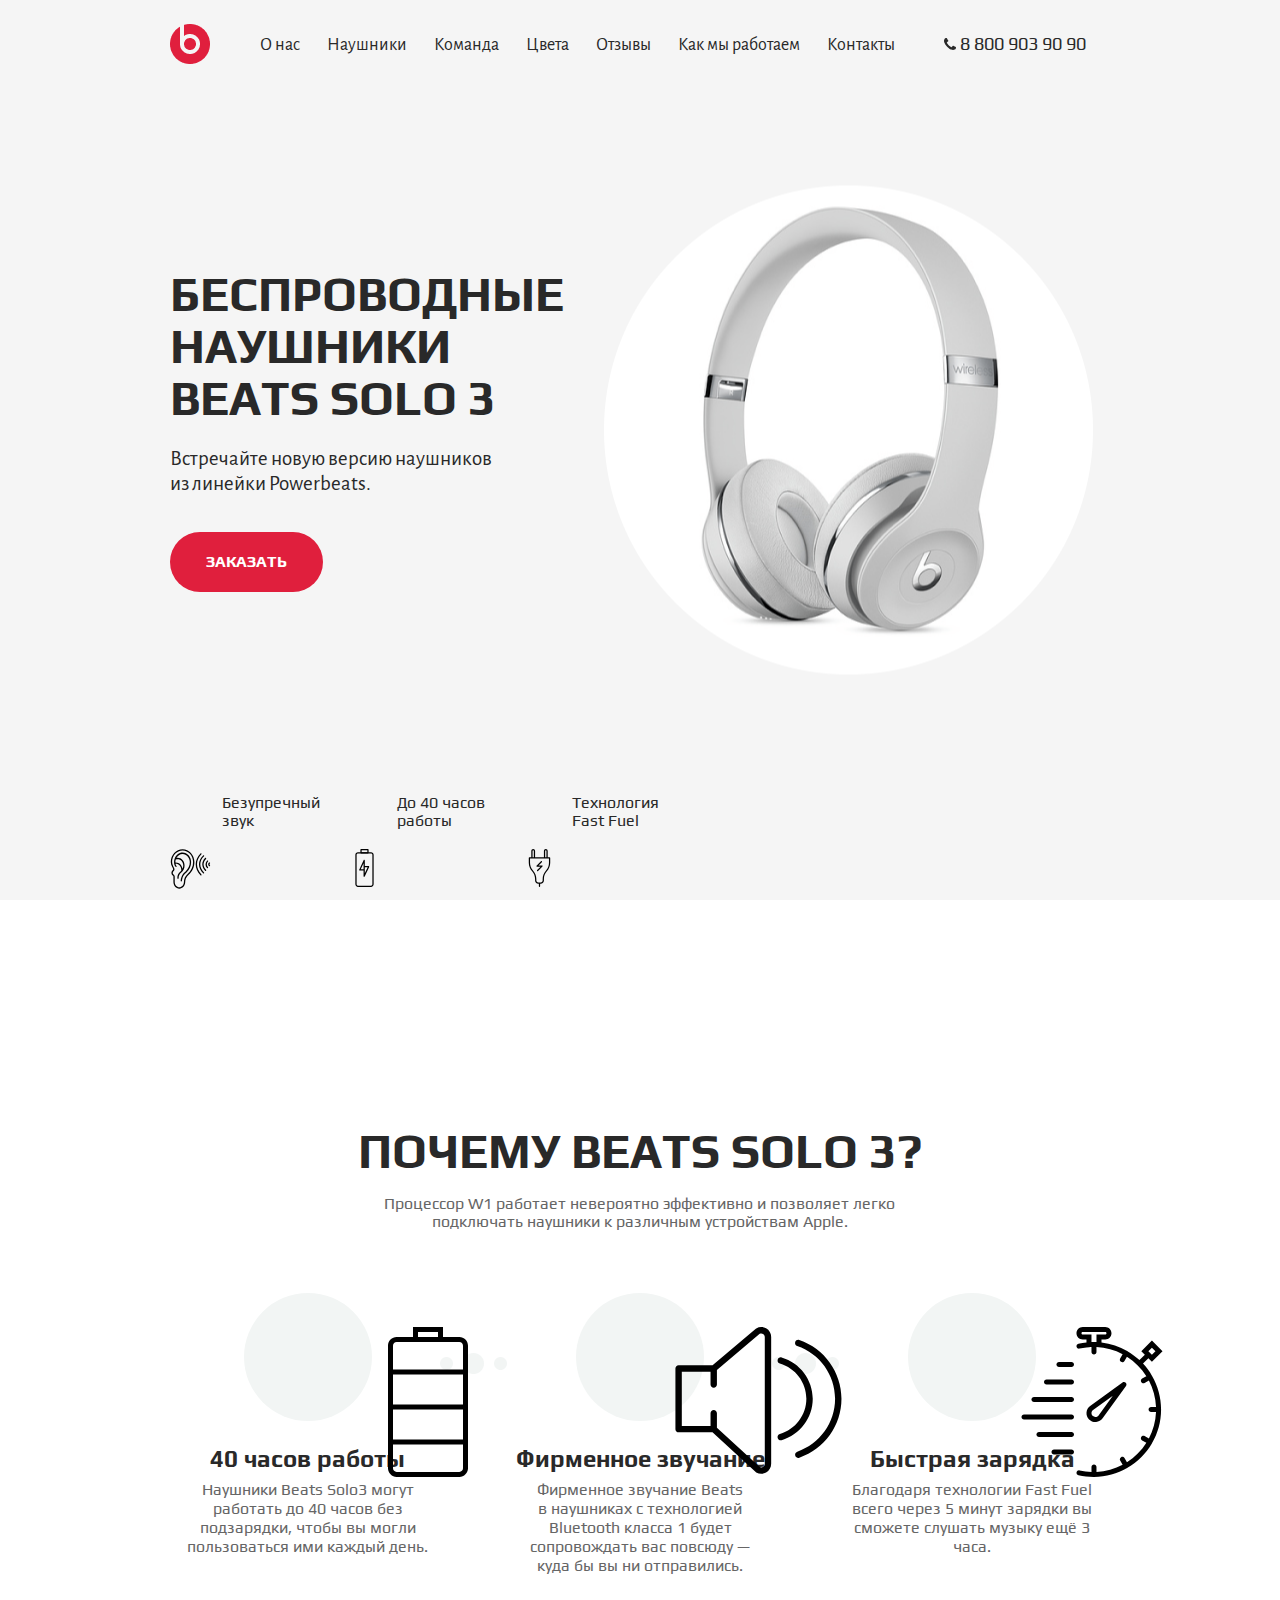
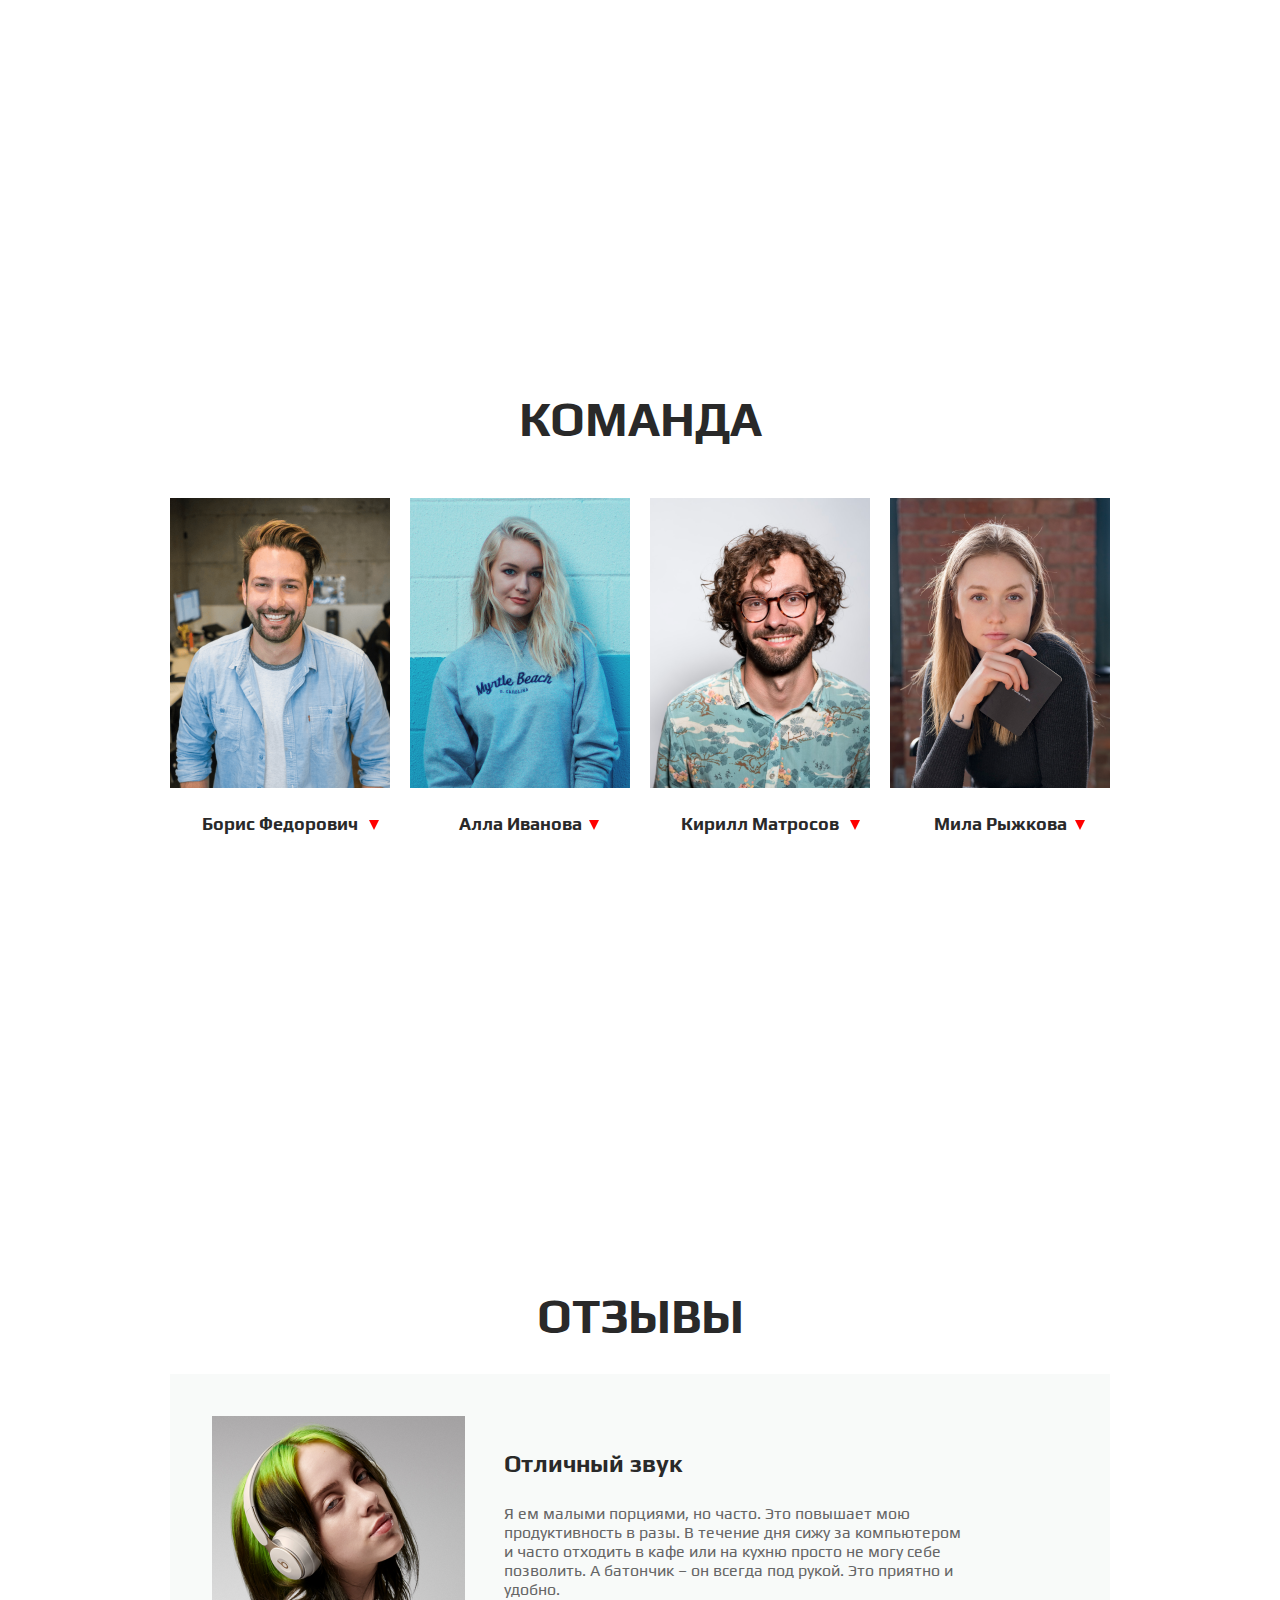
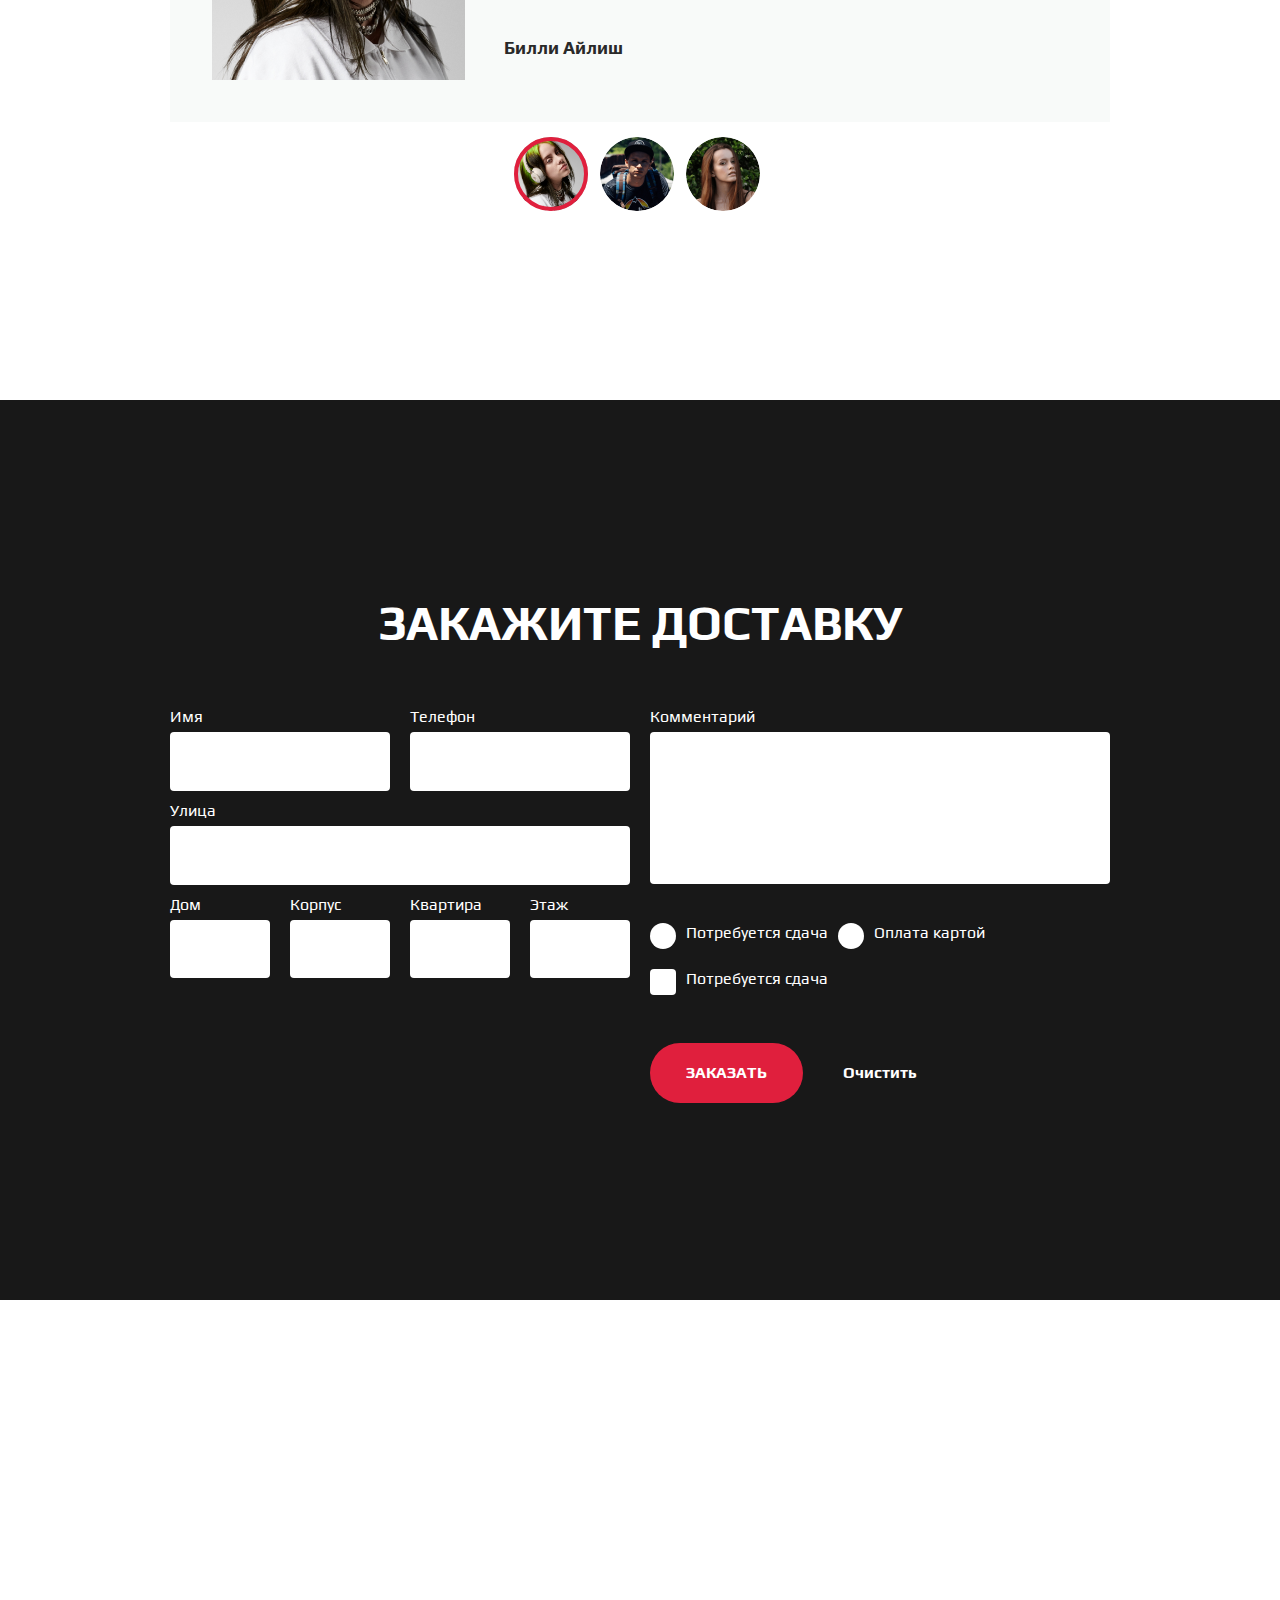
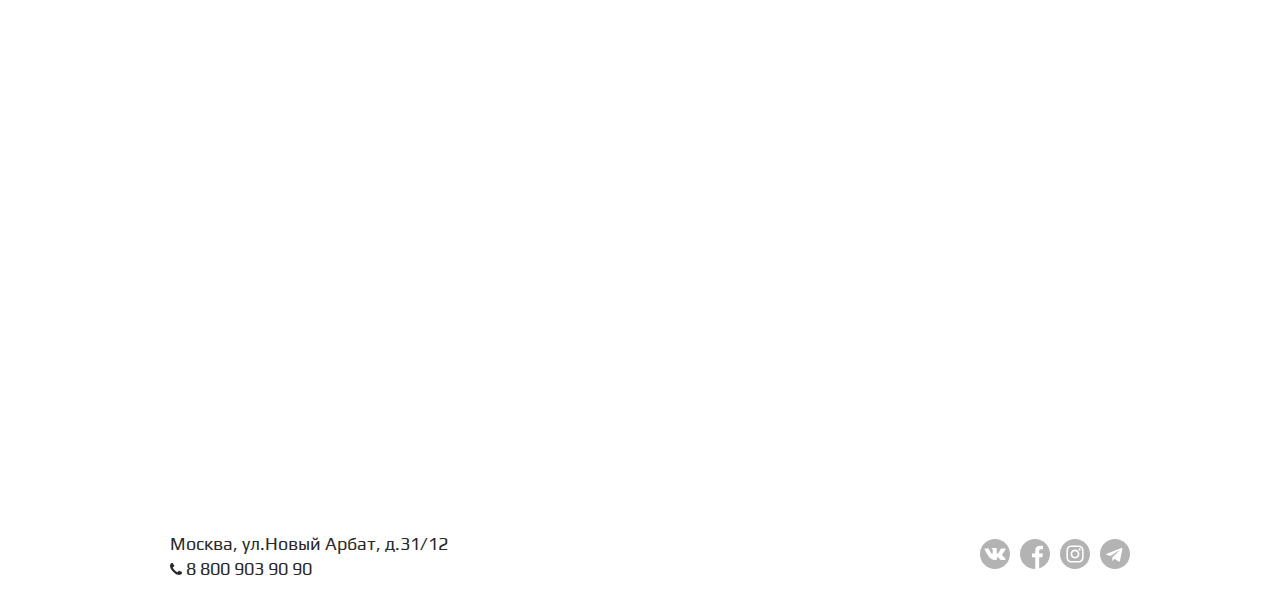
==== commit e79a5ce8: "Add files via upload" ====
--- a/index.html
+++ b/index.html
@@ -38,7 +38,12 @@
                             </ul>
                         </nav>
                         <address class="contacts">
-                            <a href="tel:+88009039090" class="contacts__phone header__contacts__phone">8 800 903 90 90</a>
+                            <a href="tel:+88009039090" class="phone-number header__contacts-phone">
+                                <svg class="phone-number__icon">
+                                    <use xlink:href="images/icons/sprite.svg#phone"></use>
+                                </svg>    
+                                8 800 903 90 90
+                            </a>
                         </address>
                         <a href="" class="hamburger">
                             <span class="hamburger__plank"></span>
@@ -55,20 +60,26 @@
                 <div class="features">
                     <ul class="features__list">
                         <li class="features__item">
-                            <div class="features__icon-box features__icon-noise">
-                                <img src="./images/noise.png" alt="noise" class="features__icon">
+                            <div class="features__icon-box">
+                                <svg class="features__icon">
+                                    <use xlink:href="images/icons/sprite.svg#noise"></use>
+                                </svg>
                             </div>
                             <div class="features__text">Безупречный звук</div>
                         </li>
                         <li class="features__item">
-                            <div class="features__icon-box features__icon-charging">
-                                <img src="./images/charging.png" alt="charge" class="features__icon">
+                            <div class="features__icon-box">
+                                <svg class="features__icon">
+                                    <use xlink:href="images/icons/sprite.svg#charging"></use>
+                                </svg>
                             </div>
                             <div class="features__text">До 40 часов работы</div>
                         </li>
                         <li class="features__item">
-                            <div class="features__icon-box features__icon-plug">
-                                <img src="./images/plug.png" alt="plug" class="features__icon">
+                            <div class="features__icon-box">
+                                <svg class="features__icon">
+                                    <use xlink:href="images/icons/sprite.svg#plug"></use>
+                                </svg>
                             </div>
                             <div class="features__text">Технология Fast Fuel  </div>
                         </li>
@@ -81,7 +92,7 @@
         
 
         <section class="section why">
-            <div class="container">
+            <div class="container why__container">
             <div class="why__header">
                 <h2 class="section-title why__header-title">Почему Beats Solo 3?</h2>
                 <p class="why__header-text">Процессор W1 работает невероятно эффективно и позволяет легко подключать наушники к различным устройствам Apple.</p>
@@ -89,7 +100,9 @@
                 <ul class="why__list">
                     <li class="why__item">
                         <div class="why__item-circle">
-                            <div class="why__item-img why__item-battery"></div>
+                            <svg class="why__item-icon">
+                                <use xlink:href="images/icons/sprite.svg#battery"></use>
+                            </svg>
                         </div>
                         <div class="why__item-content">
                             <div class="why__item-header">40 часов работы</div>
@@ -100,7 +113,9 @@
                     </li>
                     <li class="why__item">
                         <div class="why__item-circle">
-                            <div class="why__item-img why__item-volume"></div>
+                            <svg class="why__item-icon">
+                                <use xlink:href="images/icons/sprite.svg#sound"></use>
+                            </svg>
                         </div>
                         <div class="why__item-content">
                             <div class="why__item-header">Фирменное звучание</div>
@@ -109,7 +124,9 @@
                     </li>
                     <li class="why__item">
                         <div class="why__item-circle">
-                            <div class="why__item-img why__item-timer"></div>
+                            <svg class="why__item-icon">
+                                <use xlink:href="images/icons/sprite.svg#timer"></use>
+                            </svg>
                         </div>
                         <div class="why__item-content">
                             <div class="why__item-header">Быстрая зарядка</div>
@@ -279,30 +296,50 @@
            </div>
         </section>
         <section class="map section">
-            <div class="container"></div>
-        </section>
-        <footer class="footer">
-            <div class="container">
-                <div class="info">
-                    <div class="info__address">Москва, ул.Новый Арбат, д.31/12</div>
-                    <a href="tel:+88009039090" class="info__phone">8 800 903 90 90</a>
-                </div>
-                <ul class="socials">
-                    <li class="socials__item">
-                        <a href="" class="socials__link socials__link-vk"></a>
-                    </li>
-                    <li class="socials__item">
-                        <a href="" class="socials__link socials__link-fb"></a>
-                    </li>
-                    <li class="socials__item">
-                        <a href="" class="socials__link socials__link-inst"></a>
-                    </li>
-                    <li class="socials__item">
-                        <a href="" class="socials__link socials__link-tg"></a>
-                    </li>
-                </ul>
-            </div>
-        </footer>
+            <footer class="footer">
+                <div class="container footer__container">
+                    <div class="info">
+                        <div class="info__address">Москва, ул.Новый Арбат, д.31/12</div>
+                        <a href="tel:+88009039090" class="phone-number">
+                            <svg class="phone-number__icon">
+                                <use xlink:href="images/icons/sprite.svg#phone"></use>
+                            </svg>    
+                            8 800 903 90 90
+                        </a>
+                    </div>
+                    <ul class="socials">
+                        <li class="socials__item">
+                            <a href="" class="socials__link">
+                                <svg class="socials__icon">
+                                    <use xlink:href="images/icons/sprite.svg#vk"></use>
+                                </svg>
+                            </a>
+                        </li>
+                        <li class="socials__item">
+                            <a href="" class="socials__link">
+                                <svg class="socials__icon">
+                                    <use xlink:href="images/icons/sprite.svg#facebook"></use>
+                                </svg>
+                            </a>
+                        </li>
+                        <li class="socials__item">
+                            <a href="" class="socials__link">
+                                <svg class="socials__icon">
+                                    <use xlink:href="images/icons/sprite.svg#insta"></use>
+                                </svg>
+                            </a>
+                        </li>
+                        <li class="socials__item">
+                            <a href="" class="socials__link">
+                                <svg class="socials__icon">
+                                    <use xlink:href="images/icons/sprite.svg#tg"></use>
+                                </svg>
+                            </a>
+                        </li>
+                    </ul>
+                </div>
+            </footer>
+        </section>
     </div>
 </body>
 </html>--- a/css/main.css
+++ b/css/main.css
@@ -1,3 +1,4 @@
+@charset "UTF-8";
 @import 'https://fonts.googleapis.com/css2?family=Alegreya+Sans:wght@400;700&display=swap';
 @import 'https://fonts.googleapis.com/css2?family=Play:wght@400;700&display=swap';
 /*! normalize.css v8.0.1 | MIT License | github.com/necolas/normalize.css */
@@ -428,9 +429,17 @@
           align-items: flex-start;
   padding-right: 1.3333333333rem;
 }
-
-@media screen and (max-width: 768px) {
-  .header__contacts__phone {
+@media screen and (max-width: 768px) {
+  .header {
+    -webkit-box-align: center;
+        -ms-flex-align: center;
+            align-items: center;
+    padding-right: 1.0555555556rem;
+  }
+}
+
+@media screen and (max-width: 768px) {
+  .header__contacts-phone {
     display: none;
   }
 }
@@ -476,19 +485,6 @@
   text-decoration: none;
   font-style: normal;
   padding-top: 10px;
-}
-
-.contacts__phone {
-  font-family: "Play";
-  font-weight: 400;
-  font-size: 1rem;
-  margin-left: 0.3333333333rem;
-  color: #292929;
-  white-space: nowrap;
-}
-.contacts__phone::before {
-  content: url("../images/phone.png");
-  margin-right: 0.5555555556rem;
 }
 
 .hamburger {
@@ -1035,6 +1031,11 @@
           align-items: stretch;
   padding-top: 1.3333333333rem;
   padding-bottom: 3.6111111111rem;
+}
+@media screen and (max-width: 768px) {
+  .preview {
+    padding-top: 2.2222222222rem;
+  }
 }
 
 .preview__container {
@@ -1343,48 +1344,36 @@
 }
 
 .map {
-  background: url(../images/map.png) center/contain no-repeat;
-}
-@media screen and (max-width: 768px) {
-  .map {
-    max-width: 940px;
-  }
+  background: url(../images/map.png) center/сover no-repeat;
+  position: relative;
 }
 
 .footer {
-  height: 4.7222222222rem;
-}
-
-.container .footer {
-  -webkit-box-orient: vertical;
-  -webkit-box-direction: normal;
-      -ms-flex-direction: column;
-          flex-direction: column;
-}
-
-.info {
-  margin-top: 20px;
+  position: absolute;
+  left: 0;
+  bottom: 0;
+  right: 0;
+  background: #fff;
+  padding: 20px 0;
+}
+
+.footer__container {
+  display: -webkit-box;
+  display: -ms-flexbox;
+  display: flex;
+  -webkit-box-align: center;
+      -ms-flex-align: center;
+          align-items: center;
+  -webkit-box-pack: justify;
+      -ms-flex-pack: justify;
+          justify-content: space-between;
 }
 
 .info__address {
   font-size: 1rem;
   line-height: 1.3333333333rem;
   font-weight: 400;
-}
-
-.info__phone {
-  font-family: "Play";
-  font-weight: 400;
-  font-size: 1rem;
-  margin-left: 0.3333333333rem;
-  color: #292929;
-  white-space: nowrap;
-}
-.info__phone::before {
-  content: url "../images/sprite.png" -40px -10px;
-  margin-right: 0.5555555556rem;
-  width: 0.7777777778rem;
-  height: 0.8333333333rem;
+  margin-bottom: 0.1666666667rem;
 }
 
 .socials {
@@ -1395,26 +1384,35 @@
   -webkit-box-direction: normal;
       -ms-flex-direction: row;
           flex-direction: row;
-}
-
-.socials__link.socials__link-vk {
+  -webkit-transform: translateX(20px);
+          transform: translateX(20px);
+}
+
+.socials__item {
+  margin-right: 0.5555555556rem;
+}
+.socials__item:last-child {
+  margin-right: 0;
+}
+
+.socials__icon {
   width: 1.6666666667rem;
   height: 1.6666666667rem;
-  background: url("../images/sprite.png") -224px -10px;
-}
-.socials__link.socials__link-fb {
-  width: 1.6666666667rem;
-  height: 1.6666666667rem;
-  background: url("../images/sprite.png") -74px -10px;
-}
-.socials__link.socials__link-inst {
-  width: 1.6666666667rem;
-  height: 1.6666666667rem;
-  background: url("../images/sprite.png") -124px -10px;
-}
-.socials__link.socials__link-tg {
-  width: 1.6666666667rem;
-  height: 1.6666666667rem;
-  background: url("../images/sprite.png") -174px -10px;
+  color: #b3b3b3;
+}
+.socials__icon:hover {
+  color: #292929;
+}
+
+.phone-number {
+  font-weight: 400;
+  font-size: 1rem;
+  color: #292929;
+  white-space: nowrap;
+}
+
+.phone-number__icon {
+  width: 0.6666666667rem;
+  height: 0.6666666667rem;
 }
 /*# sourceMappingURL=main.css.map */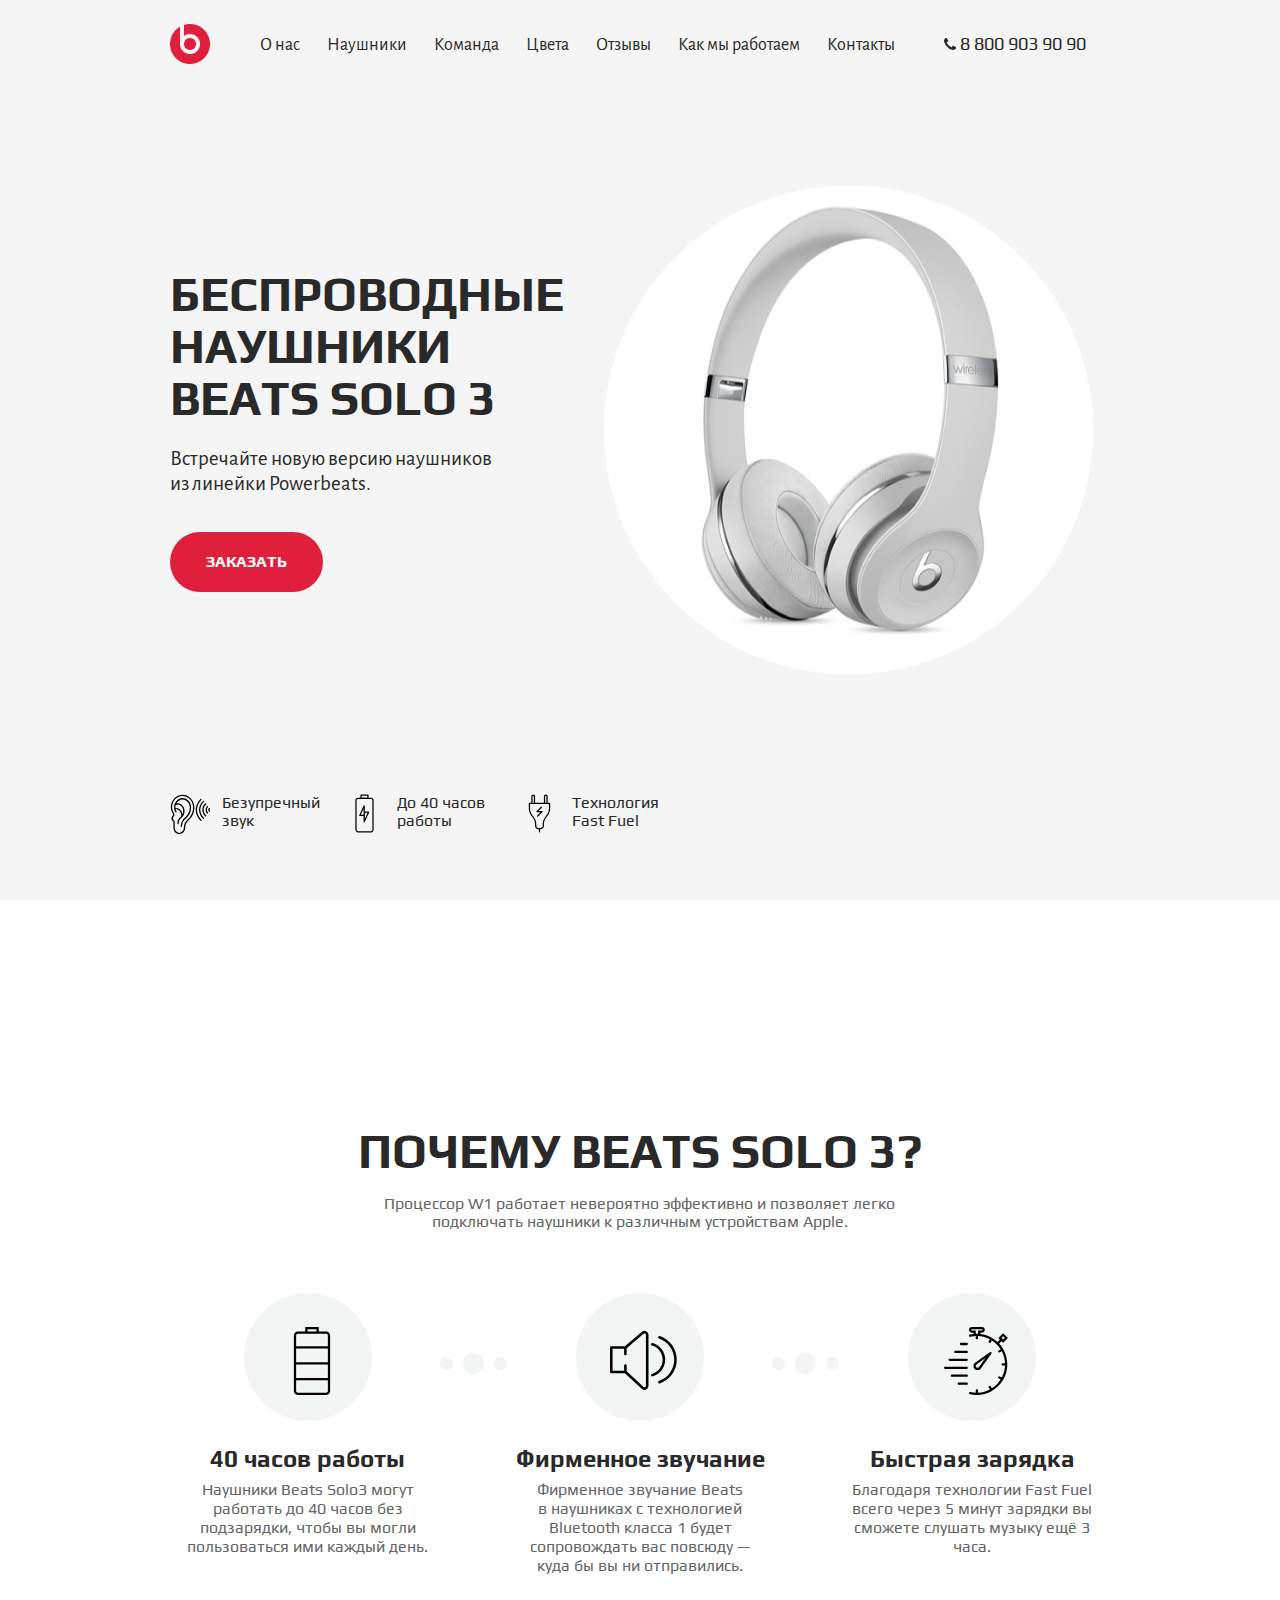
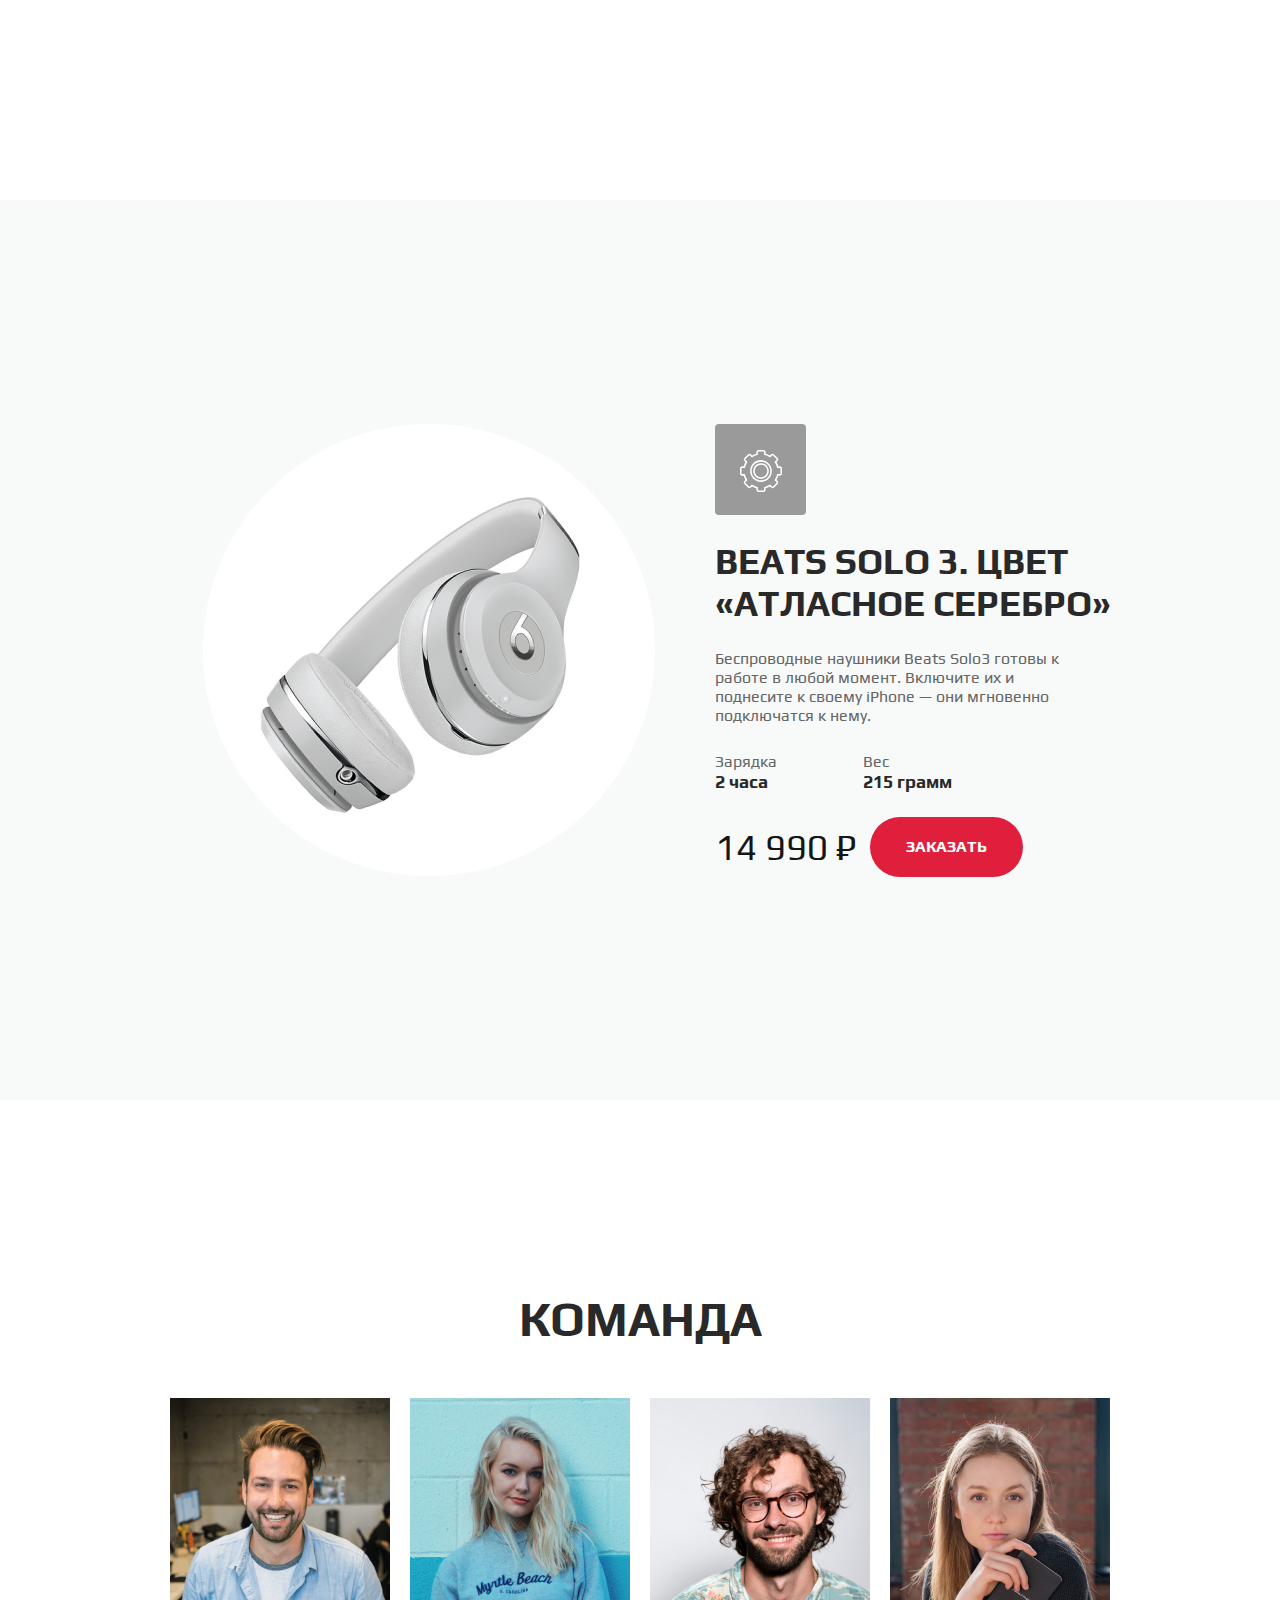
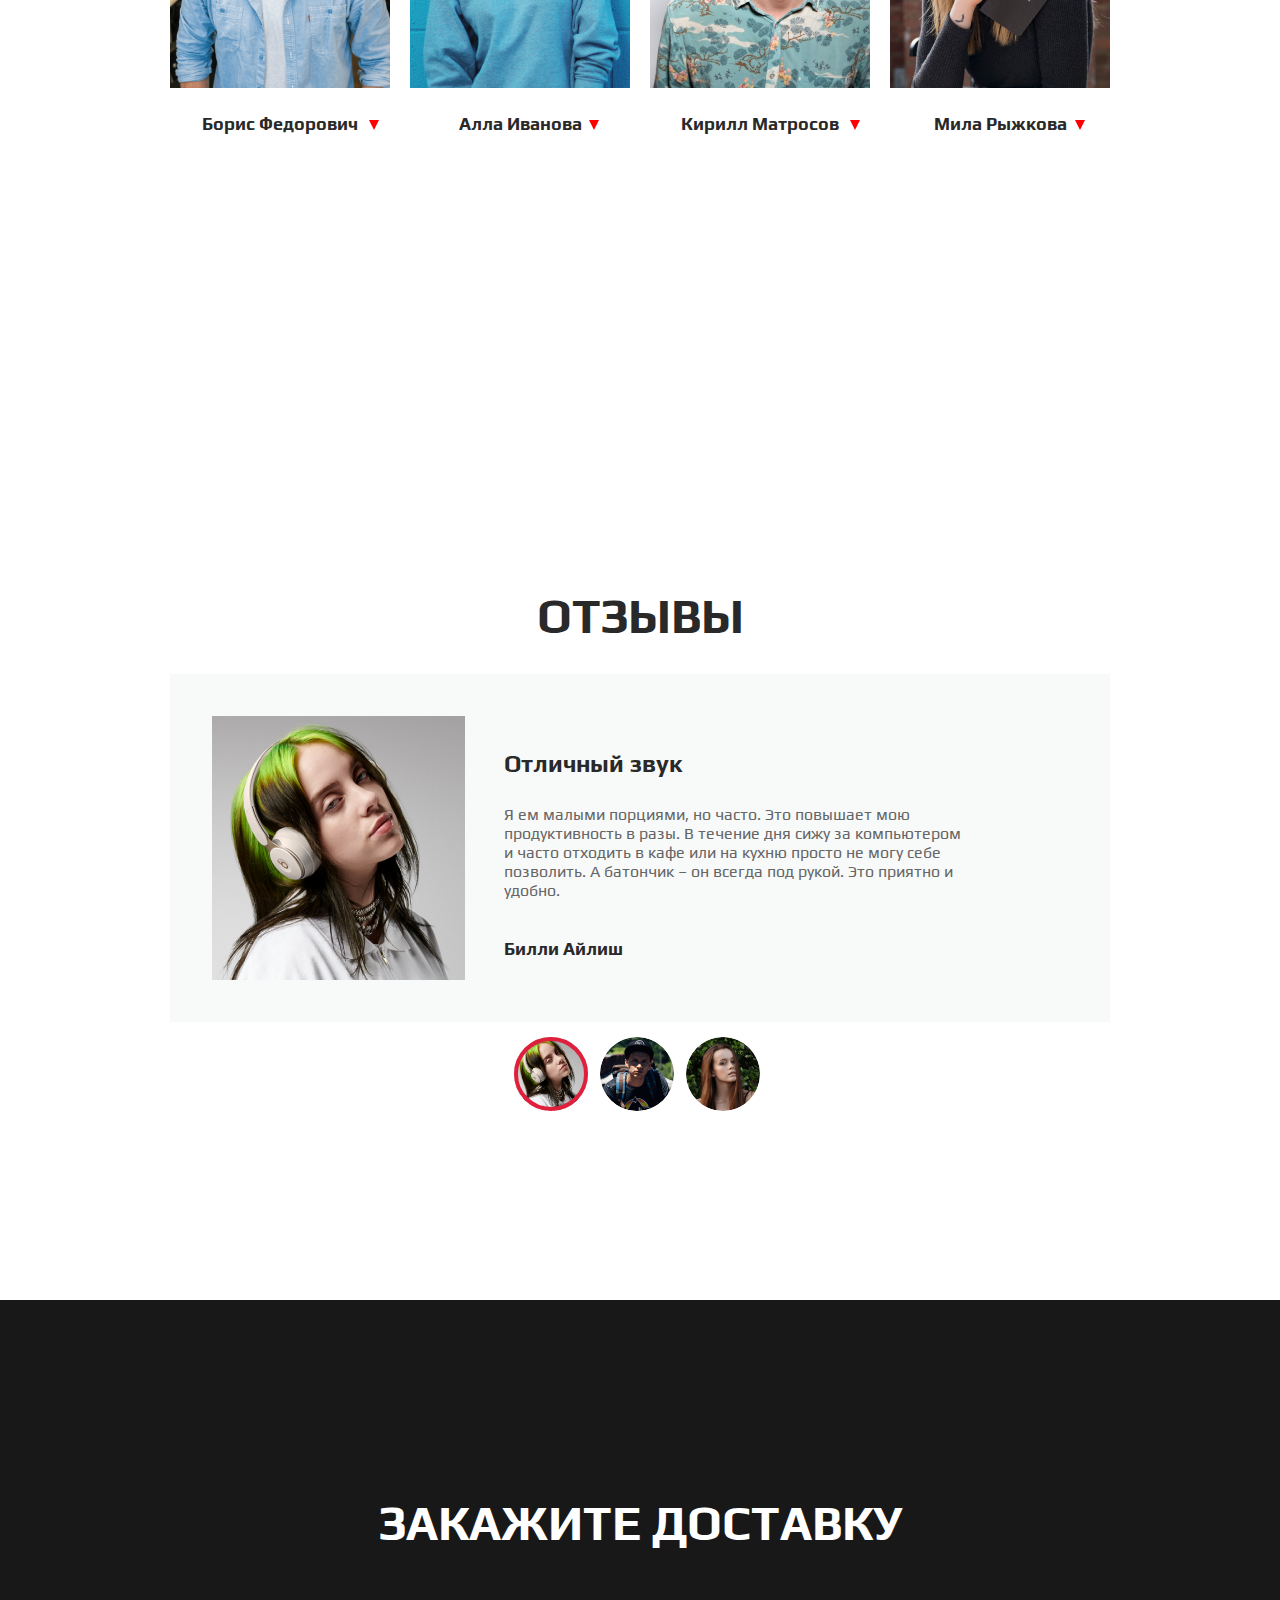
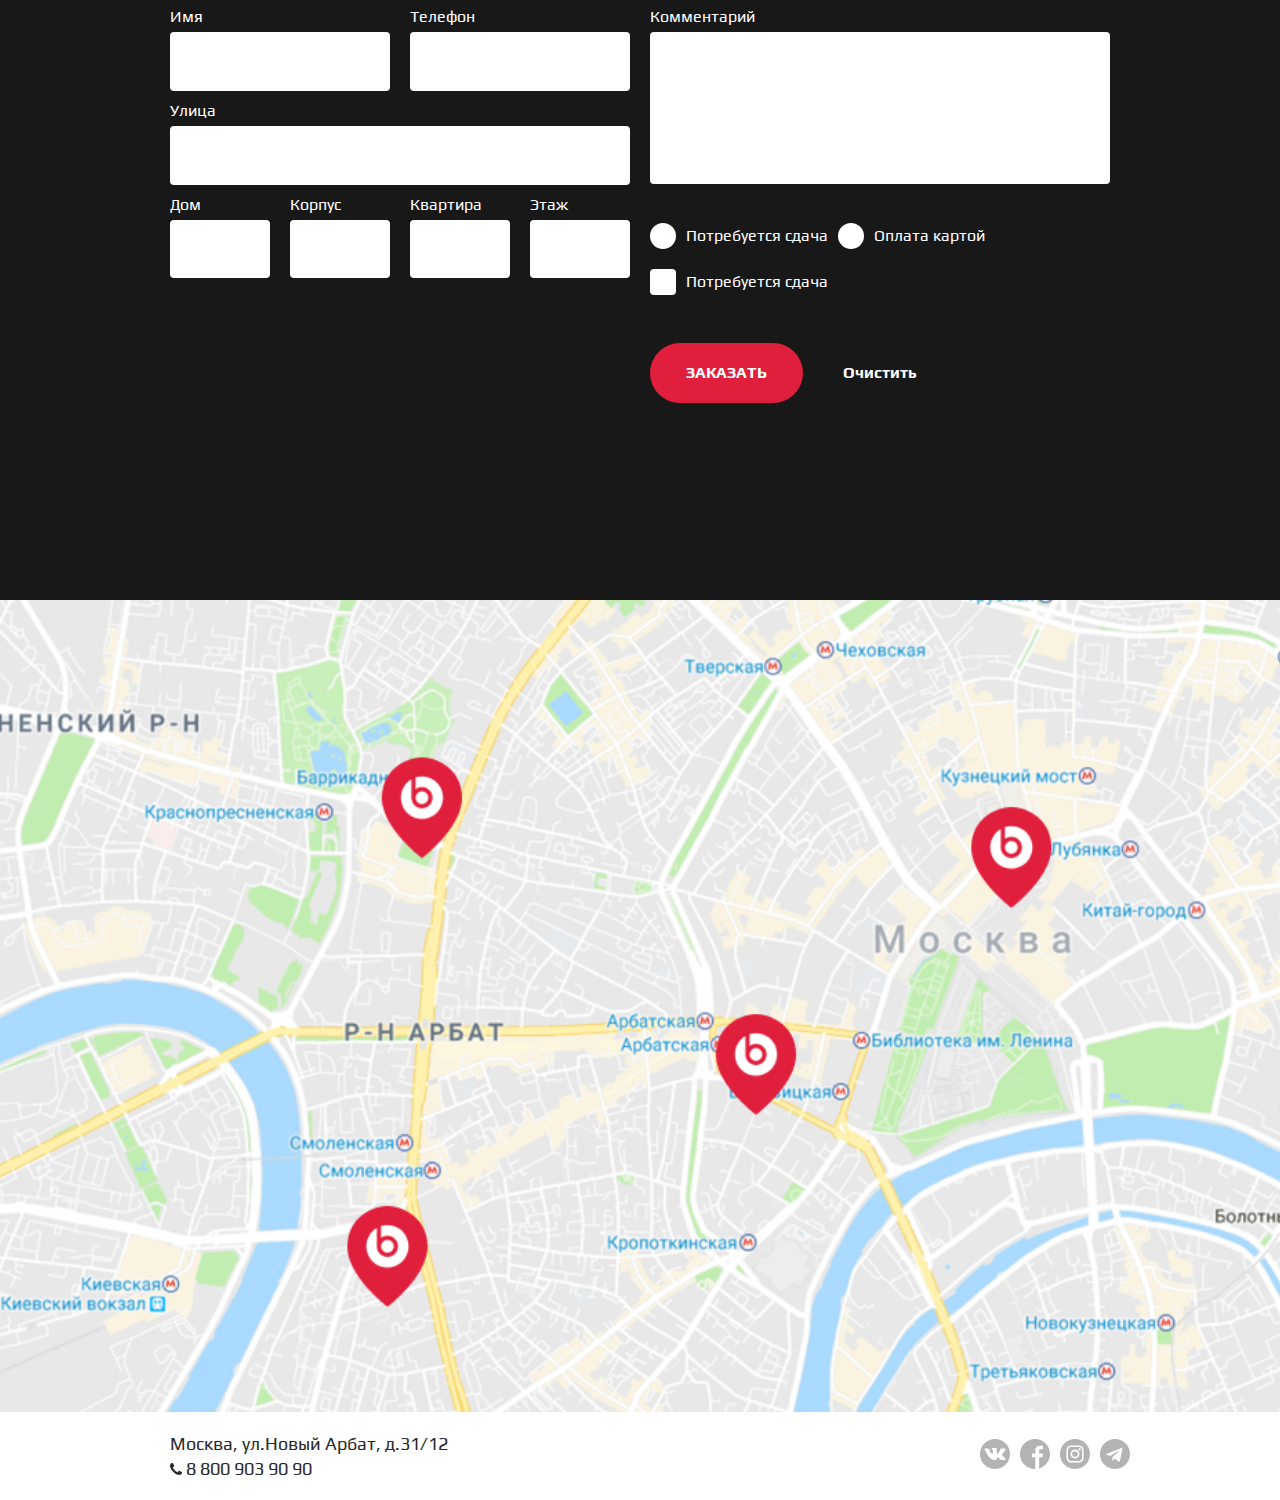
==== commit 7b96e5ef: "Add files via upload" ====
--- a/index.html
+++ b/index.html
@@ -69,9 +69,10 @@
                         </li>
                         <li class="features__item">
                             <div class="features__icon-box">
-                                <svg class="features__icon">
-                                    <use xlink:href="images/icons/sprite.svg#charging"></use>
-                                </svg>
+                                    <svg class="features__icon">
+                                        <use xlink:href="images/icons/sprite.svg#charging"></use>
+                                    </svg>
+                                </a>
                             </div>
                             <div class="features__text">До 40 часов работы</div>
                         </li>
@@ -81,16 +82,12 @@
                                     <use xlink:href="images/icons/sprite.svg#plug"></use>
                                 </svg>
                             </div>
-                            <div class="features__text">Технология Fast Fuel  </div>
+                            <div class="features__text">Технология Fast Fuel</div>
                         </li>
                     </ul>
                 </div>
-            </div>
-            
+            </div> 
         </section>     
-
-        
-
         <section class="section why">
             <div class="container why__container">
             <div class="why__header">
@@ -136,6 +133,61 @@
                         </div>
                     </li>
                 </ul>
+            </div>
+        </section>
+        <section class="section slider">
+            <div class="container slider__container">
+                <svg class="arrow-left">
+                    <use xlink:href="images/icons/sprite.svg#arrow-left"></use>
+                </svg>
+                <div class="slider__page">
+                    <div class="slider__img">
+                        <img src="./images/slider.png" alt="" class="slider__picture">
+                    </div>
+                    <div class="slider__content">
+                        <div class="slider__content--structure">
+                            <svg class="clock">
+                                <use xlink:href="images/icons/sprite.svg#clock"></use>
+                            </svg>
+                        </div>
+                        <div class="slider__content--header">
+                            <h2 class="slider__header">
+                                beats solo 3. цвет «атласное серебро»
+                            </h2>
+                        </div>
+                        <div class="slider__content--main">
+                                <p class="slider__text">
+                                    Беспроводные наушники Beats Solo3 готовы к работе в любой момент. Включите их и поднесите к своему iPhone — они мгновенно подключатся к нему.
+                                </p>
+                                <ul class="slider__data">
+                                    <li class="slider__charge">
+                                        <span class="slider__charge--header">
+                                            Зарядка 
+                                        </span>
+                                        <span class="slider__charge--text">
+                                            2 часа
+                                        </span>
+                                    </li>
+                                    <li class="slider__weight">
+                                        <span class="slider__weight--header">
+                                            Вес
+                                        </span>
+                                        <span class="slider__weight--text">
+                                            215 грамм
+                                        </span>
+                                    </li>
+                                </ul>
+                                <div class="slider__order">
+                                    <p class="slider__price">14 990 ₽</p>
+                                    <input type="submit" value="Заказать" class="btn">
+                                </div>
+                        </div>
+
+                    </div>
+                </div>
+                <svg class="arrow-right">
+                    <use xlink:href="images/icons/sprite.svg#arrow-right"></use>
+                </svg>
             </div>
         </section>
         <section class="section team">
@@ -330,7 +382,7 @@
                             </a>
                         </li>
                         <li class="socials__item">
-                            <a href="" class="socials__link">
+                            <a href="123" class="socials__link">
                                 <svg class="socials__icon">
                                     <use xlink:href="images/icons/sprite.svg#tg"></use>
                                 </svg>
--- a/css/main.css
+++ b/css/main.css
@@ -1,4 +1,3 @@
-@charset "UTF-8";
 @import 'https://fonts.googleapis.com/css2?family=Alegreya+Sans:wght@400;700&display=swap';
 @import 'https://fonts.googleapis.com/css2?family=Play:wght@400;700&display=swap';
 /*! normalize.css v8.0.1 | MIT License | github.com/necolas/normalize.css */
@@ -322,14 +321,9 @@
 html {
   font-size: 18px;
 }
-@media screen and (max-width: 768px) {
+@media screen and (max-width: 480px) {
   html {
-    font-size: 17px;
-  }
-}
-@media screen and (max-width: 480px) {
-  html {
-    font-size: 16px;
+    font-size: 3.75vmin;
   }
 }
 
@@ -357,6 +351,11 @@
   -webkit-box-align: center;
       -ms-flex-align: center;
           align-items: center;
+}
+@media screen and (max-width: 480px) {
+  .section {
+    min-height: initial;
+  }
 }
 
 .container {
@@ -391,6 +390,12 @@
   font-size: 2.6666666667rem;
   line-height: 2.8888888889rem;
   text-align: center;
+}
+@media screen and (max-width: 480px) {
+  .section-title {
+    font-size: 1.7777777778rem;
+    line-height: 2rem;
+  }
 }
 
 .btn {
@@ -437,6 +442,11 @@
     padding-right: 1.0555555556rem;
   }
 }
+@media screen and (max-width: 480px) {
+  .header {
+    padding-right: 0;
+  }
+}
 
 @media screen and (max-width: 768px) {
   .header__contacts-phone {
@@ -514,6 +524,164 @@
   border-radius: 10px;
 }
 
+.slider {
+  background: #F8FAF9;
+}
+
+.slider__container {
+  display: -webkit-box;
+  display: -ms-flexbox;
+  display: flex;
+  -webkit-box-orient: horizontal;
+  -webkit-box-direction: normal;
+      -ms-flex-direction: row;
+          flex-direction: row;
+  -webkit-box-pack: justify;
+      -ms-flex-pack: justify;
+          justify-content: space-between;
+  -webkit-box-align: center;
+      -ms-flex-align: center;
+          align-items: center;
+}
+
+.arrow-left {
+  width: 0.75rem;
+  height: 1.5rem;
+}
+
+.arrow-right {
+  width: 0.75rem;
+  height: 1.5rem;
+  margin-left: 200px;
+}
+
+.slider__page {
+  display: -webkit-box;
+  display: -ms-flexbox;
+  display: flex;
+  -webkit-box-align: center;
+      -ms-flex-align: center;
+          align-items: center;
+  -webkit-box-orient: horizontal;
+  -webkit-box-direction: normal;
+      -ms-flex-direction: row;
+          flex-direction: row;
+}
+
+.slider__img {
+  width: 25.1111111111rem;
+  height: 25.1111111111rem;
+  margin-right: 3.3333333333rem;
+  margin-left: 1.8333333333rem;
+}
+
+.clock {
+  width: 2.3333333333rem;
+  height: 2.3333333333rem;
+  position: absolute;
+  top: 29%;
+  left: 51%;
+  -webkit-transform: translateX(-50%);
+          transform: translateX(-50%);
+}
+
+.slider__content--structure {
+  width: 5.0555555556rem;
+  height: 5.0555555556rem;
+  position: relative;
+  background: #9A9A9A;
+  border-radius: 0.2222222222rem;
+  margin-bottom: 1.3888888889rem;
+}
+
+.slider__header {
+  font-size: 2rem;
+  line-height: 2.3333333333rem;
+  text-transform: uppercase;
+  margin-bottom: 1.3888888889rem;
+  width: 23.2777777778rem;
+}
+
+.slider__text {
+  font-size: 0.8888888889rem;
+  line-height: 1.0555555556rem;
+  color: #666666;
+  margin-bottom: 1.5rem;
+  padding: 0 10% 0 0;
+}
+
+.slider__data {
+  display: -webkit-box;
+  display: -ms-flexbox;
+  display: flex;
+  -webkit-box-orient: horizontal;
+  -webkit-box-direction: normal;
+      -ms-flex-direction: row;
+          flex-direction: row;
+  gap: 4.7777777778rem;
+  margin-bottom: 1.3888888889rem;
+}
+
+.slider__charge {
+  display: -webkit-box;
+  display: -ms-flexbox;
+  display: flex;
+  -webkit-box-orient: vertical;
+  -webkit-box-direction: normal;
+      -ms-flex-direction: column;
+          flex-direction: column;
+}
+.slider__charge--header {
+  font-size: 0.8888888889rem;
+  line-height: 1.0555555556rem;
+  color: #666666;
+}
+.slider__charge--text {
+  font-size: 1rem;
+  line-height: 1.1666666667rem;
+  font-weight: bold;
+}
+
+.slider__weight {
+  display: -webkit-box;
+  display: -ms-flexbox;
+  display: flex;
+  -webkit-box-orient: vertical;
+  -webkit-box-direction: normal;
+      -ms-flex-direction: column;
+          flex-direction: column;
+}
+.slider__weight--header {
+  font-size: 0.8888888889rem;
+  line-height: 1.0555555556rem;
+  color: #666666;
+}
+.slider__weight--text {
+  font-size: 1rem;
+  line-height: 1.1666666667rem;
+  font-weight: bold;
+}
+
+.slider__order {
+  display: -webkit-box;
+  display: -ms-flexbox;
+  display: flex;
+  -webkit-box-orient: horizontal;
+  -webkit-box-direction: normal;
+      -ms-flex-direction: row;
+          flex-direction: row;
+  -webkit-box-align: center;
+      -ms-flex-align: center;
+          align-items: center;
+  gap: 0.7222222222rem;
+}
+
+.slider__price {
+  font-size: 2rem;
+  line-height: 3.3333333333rem;
+  color: #151515;
+}
+
 .logo {
   width: 2.2222222222rem;
   height: 2.2222222222rem;
@@ -545,25 +713,10 @@
   height: 2.2777777778rem;
   margin-right: 0.6111111111rem;
 }
-.features__icon-box.features__icon-noise {
+
+.features__icon {
+  height: 2.2777777778rem;
   width: 2.2777777778rem;
-  height: 2.2777777778rem;
-  background: url("../images/sprite.png") -392px -10px;
-}
-.features__icon-box.features__icon-charging {
-  width: 2.2777777778rem;
-  height: 2.2777777778rem;
-  background: url("../images/sprite.png") -274px -10px;
-}
-.features__icon-box.features__icon-plug {
-  width: 2.2777777778rem;
-  height: 2.2777777778rem;
-  background: url("../images/sprite.png") -333px -10px;
-}
-
-.features__icon {
-  max-width: 100%;
-  height: auto;
 }
 
 .features__text {
@@ -574,6 +727,17 @@
 
 .why {
   background: white;
+}
+
+@media screen and (max-width: 768px) {
+  .why__container {
+    width: 99%;
+  }
+}
+@media screen and (max-width: 480px) {
+  .why__container {
+    width: 95%;
+  }
 }
 
 .why__header {
@@ -590,14 +754,18 @@
   margin-bottom: 3.4444444444rem;
   text-align: center;
 }
+@media screen and (max-width: 768px) {
+  .why__header {
+    margin-bottom: 3.0555555556rem;
+  }
+}
 
 .why__header-title {
   margin-bottom: 1rem;
 }
-@media screen and (max-width: 480px) {
+@media screen and (max-width: 768px) {
   .why__header-title {
-    font-size: 1.7777777778rem;
-    line-height: 2rem;
+    margin-bottom: 0.6111111111rem;
   }
 }
 
@@ -606,6 +774,16 @@
   color: #666;
   width: 56%;
   text-align: center;
+}
+@media screen and (max-width: 768px) {
+  .why__header-text {
+    width: 71%;
+  }
+}
+@media screen and (max-width: 480px) {
+  .why__header-text {
+    width: 88%;
+  }
 }
 
 .why__list {
@@ -643,14 +821,10 @@
   text-align: center;
   position: relative;
 }
-.why__item:first-child {
-  padding-left: 0;
-}
-.why__item:last-child {
-  padding-right: 0;
-}
-.why__item:last-child::before {
-  display: none;
+@media screen and (max-width: 768px) {
+  .why__item {
+    padding: 0 0.4%;
+  }
 }
 @media screen and (max-width: 480px) {
   .why__item {
@@ -659,7 +833,17 @@
         -ms-flex-direction: unset;
             flex-direction: unset;
     padding: 0;
-  }
+    margin-bottom: 1.9444444444rem;
+  }
+}
+.why__item:first-child {
+  padding-left: 0;
+}
+.why__item:last-child {
+  padding-right: 0;
+}
+.why__item:last-child::before {
+  display: none;
 }
 .why__item::before {
   content: "";
@@ -670,7 +854,7 @@
   top: 3.3333333333rem;
   background: url(../images/why-decor.png) center/contain no-repeat;
 }
-@media screen and (max-width: 480px) {
+@media screen and (max-width: 768px) {
   .why__item::before {
     display: none;
   }
@@ -689,41 +873,13 @@
 @media screen and (max-width: 480px) {
   .why__item-circle {
     margin-right: 0.6666666667rem;
-  }
-}
-
-.why__item-img {
-  max-width: 100%;
-}
-.why__item-img.why__item-battery {
+    margin-bottom: 0;
+  }
+}
+
+.why__item-icon {
   width: 3.7777777778rem;
   height: 3.7777777778rem;
-  background: url("../images/sprite.png") -456px -12px;
-}
-@media screen and (max-width: 480px) {
-  .why__item-img.why__item-battery {
-    background: url("../images/sprite.png") -460px -14px;
-  }
-}
-.why__item-img.why__item-timer {
-  width: 3.7777777778rem;
-  height: 3.7777777778rem;
-  background: url("../images/sprite.png") -546px -12px;
-}
-@media screen and (max-width: 480px) {
-  .why__item-img.why__item-timer {
-    background: url("../images/sprite.png") -549px -14px;
-  }
-}
-.why__item-img.why__item-volume {
-  width: 3.7777777778rem;
-  height: 3.7777777778rem;
-  background: url("../images/sprite.png") -635px -12px;
-}
-@media screen and (max-width: 480px) {
-  .why__item-img.why__item-volume {
-    background: url("../images/sprite.png") -636px -14px;
-  }
 }
 
 @media screen and (max-width: 480px) {
@@ -737,6 +893,16 @@
   font-size: 1.3333333333rem;
   line-height: 1.5555555556rem;
   margin-bottom: 0.3888888889rem;
+}
+@media screen and (max-width: 768px) {
+  .why__item-header {
+    margin-bottom: 1.1111111111rem;
+  }
+}
+@media screen and (max-width: 480px) {
+  .why__item-header {
+    margin-bottom: 0.3333333333rem;
+  }
 }
 
 .why__item-text {
@@ -764,6 +930,11 @@
 
 .reviews__header-title {
   margin-bottom: 1.7777777778rem;
+}
+@media screen and (max-width: 480px) {
+  .reviews__header-title {
+    margin-bottom: 1.4444444444rem;
+  }
 }
 
 .review {
@@ -784,11 +955,24 @@
     -webkit-box-align: center;
         -ms-flex-align: center;
             align-items: center;
+    padding: 3.1111111111rem 1.3333333333rem 2.2222222222rem;
+    margin-bottom: 1.6666666667rem;
+  }
+}
+@media screen and (max-width: 480px) {
+  .review {
+    padding: 3.1111111111rem 1.6666666667rem 2rem 1.3888888889rem;
+    margin-bottom: 2.4444444444rem;
   }
 }
 
 .review__content {
   padding-top: 1.8888888889rem;
+}
+@media screen and (max-width: 480px) {
+  .review__content {
+    padding-top: 1.1666666667rem;
+  }
 }
 
 .review__img-box {
@@ -797,6 +981,7 @@
   -ms-flex-negative: 0;
       flex-shrink: 0;
   margin-right: 2.1666666667rem;
+  overflow: hidden;
 }
 @media screen and (max-width: 768px) {
   .review__img-box {
@@ -814,7 +999,18 @@
 .review__header {
   font-weight: 700;
   font-size: 1.3333333333rem;
+  line-height: 1.5555555556rem;
   margin-bottom: 1.5rem;
+}
+@media screen and (max-width: 768px) {
+  .review__header {
+    margin-bottom: 0.8888888889rem;
+  }
+}
+@media screen and (max-width: 480px) {
+  .review__header {
+    margin-bottom: 0.6666666667rem;
+  }
 }
 
 .review__text {
@@ -827,6 +1023,12 @@
 @media screen and (max-width: 768px) {
   .review__text {
     max-width: 38.1666666667rem;
+    margin-bottom: 0.8888888889rem;
+  }
+}
+@media screen and (max-width: 480px) {
+  .review__text {
+    margin-bottom: 0.6666666667rem;
   }
 }
 
@@ -837,6 +1039,7 @@
 }
 @media screen and (max-width: 768px) {
   .review__name {
+    line-height: 1.3333333333rem;
     font-weight: 400;
   }
 }
@@ -852,6 +1055,11 @@
       -ms-flex-pack: center;
           justify-content: center;
   gap: 0.3333333333rem;
+}
+@media screen and (max-width: 480px) {
+  .feedback__list {
+    gap: 0.5555555556rem;
+  }
 }
 
 .feedback__item {
@@ -876,6 +1084,12 @@
   border-radius: 50%;
   overflow: hidden;
 }
+@media screen and (max-width: 480px) {
+  .feedback__link {
+    width: 3.5555555556rem;
+    height: 3.5555555556rem;
+  }
+}
 
 .feedback__img {
   width: 100%;
@@ -902,6 +1116,16 @@
   margin-bottom: 3.2222222222rem;
   color: white;
 }
+@media screen and (max-width: 768px) {
+  .order__header {
+    margin-bottom: 1.5555555556rem;
+  }
+}
+@media screen and (max-width: 480px) {
+  .order__header {
+    margin-bottom: 2.1666666667rem;
+  }
+}
 
 @media screen and (max-width: 480px) {
   .order__title {
@@ -917,7 +1141,7 @@
 }
 @media screen and (max-width: 768px) {
   .form {
-    padding: 0px 19%;
+    padding: 0px 18%;
     -webkit-box-orient: vertical;
     -webkit-box-direction: normal;
         -ms-flex-direction: column;
@@ -951,8 +1175,18 @@
   display: flex;
   margin-bottom: 0.5555555556rem;
 }
+@media screen and (max-width: 768px) {
+  .form__row {
+    margin-bottom: 0.8888888889rem;
+  }
+}
 .form__row--textarea {
   margin-bottom: 1.8888888889rem;
+}
+@media screen and (max-width: 768px) {
+  .form__row--textarea {
+    margin-bottom: 0.9444444444rem;
+  }
 }
 
 .form__block {
@@ -975,9 +1209,19 @@
       -ms-flex-align: center;
           align-items: center;
 }
+@media screen and (max-width: 768px) {
+  .form__input {
+    padding: 0.2222222222rem 0.8888888889rem;
+  }
+}
 .form__input--textarea {
   height: 8.4444444444rem;
   resize: none;
+}
+@media screen and (max-width: 768px) {
+  .form__input--textarea {
+    height: 4.4444444444rem;
+  }
 }
 .form__input:focus {
   border-color: #E01F3D;
@@ -1021,6 +1265,7 @@
     -webkit-box-pack: center;
         -ms-flex-pack: center;
             justify-content: center;
+    margin-top: 2.1666666667rem;
   }
 }
 
@@ -1035,6 +1280,11 @@
 @media screen and (max-width: 768px) {
   .preview {
     padding-top: 2.2222222222rem;
+  }
+}
+@media screen and (max-width: 480px) {
+  .preview {
+    padding-top: 1.3333333333rem;
   }
 }
 
@@ -1088,12 +1338,14 @@
             align-items: center;
     text-align: center;
   }
+}
+@media screen and (max-width: 768px) {
   .preview__content::before {
     content: "";
     width: 17.9444444444rem;
     height: 17.9444444444rem;
     background: url(../images/preview768.png) center/contain no-repeat;
-    margin-bottom: 2.7777777778rem;
+    margin-bottom: 3.5555555556rem;
   }
 }
 
@@ -1110,6 +1362,7 @@
   .preview__title {
     padding: 0 6%;
     max-width: 100%;
+    margin-bottom: 0.2777777778rem;
   }
 }
 @media screen and (max-width: 480px) {
@@ -1118,6 +1371,7 @@
     line-height: 2rem;
     padding: 0 13%;
     max-width: 100%;
+    margin-bottom: 0.7777777778rem;
   }
 }
 
@@ -1131,14 +1385,18 @@
 }
 @media screen and (max-width: 768px) {
   .preview__description {
-    padding: 0 30%;
+    padding: 0 26%;
     max-width: 100%;
+    margin-bottom: 1.2777777778rem;
   }
 }
 @media screen and (max-width: 480px) {
   .preview__description {
-    padding: 0 17%;
+    padding: 0 14%;
     max-width: 100%;
+    font-size: 1rem;
+    line-height: 1.1111111111rem;
+    margin-bottom: 1.4444444444rem;
   }
 }
 
@@ -1146,6 +1404,9 @@
   display: -webkit-box;
   display: -ms-flexbox;
   display: flex;
+  -webkit-box-align: center;
+      -ms-flex-align: center;
+          align-items: center;
   cursor: pointer;
   -webkit-user-select: none;
      -moz-user-select: none;
@@ -1344,7 +1605,7 @@
 }
 
 .map {
-  background: url(../images/map.png) center/сover no-repeat;
+  background: url(../images/map.png) center/cover no-repeat;
   position: relative;
 }
 
@@ -1368,12 +1629,43 @@
       -ms-flex-pack: justify;
           justify-content: space-between;
 }
+@media screen and (max-width: 480px) {
+  .footer__container {
+    -webkit-box-orient: vertical;
+    -webkit-box-direction: normal;
+        -ms-flex-direction: column;
+            flex-direction: column;
+    -webkit-box-align: center;
+        -ms-flex-align: center;
+            align-items: center;
+    text-align: center;
+  }
+}
+
+@media screen and (max-width: 480px) {
+  .info {
+    margin-bottom: 1.0555555556rem;
+  }
+}
 
 .info__address {
   font-size: 1rem;
   line-height: 1.3333333333rem;
   font-weight: 400;
   margin-bottom: 0.1666666667rem;
+}
+@media screen and (max-width: 768px) {
+  .info__address {
+    font-size: 1.1666666667rem;
+    line-height: 1.3333333333rem;
+  }
+}
+@media screen and (max-width: 480px) {
+  .info__address {
+    font-size: 1rem;
+    line-height: 1.3333333333rem;
+    margin-bottom: 0.6666666667rem;
+  }
 }
 
 .socials {
@@ -1387,9 +1679,26 @@
   -webkit-transform: translateX(20px);
           transform: translateX(20px);
 }
+@media screen and (max-width: 768px) {
+  .socials {
+    -webkit-transform: translateX(-33px);
+            transform: translateX(-33px);
+  }
+}
+@media screen and (max-width: 480px) {
+  .socials {
+    -webkit-transform: translateX(0);
+            transform: translateX(0);
+  }
+}
 
 .socials__item {
   margin-right: 0.5555555556rem;
+}
+@media screen and (max-width: 480px) {
+  .socials__item {
+    margin-right: 0.7777777778rem;
+  }
 }
 .socials__item:last-child {
   margin-right: 0;
@@ -1402,6 +1711,12 @@
 }
 .socials__icon:hover {
   color: #292929;
+}
+@media screen and (max-width: 480px) {
+  .socials__icon {
+    width: 1.3333333333rem;
+    height: 1.3333333333rem;
+  }
 }
 
 .phone-number {
@@ -1410,6 +1725,12 @@
   color: #292929;
   white-space: nowrap;
 }
+@media screen and (max-width: 480px) {
+  .phone-number {
+    line-height: 1.1666666667rem;
+    font-size: 0.8888888889rem;
+  }
+}
 
 .phone-number__icon {
   width: 0.6666666667rem;
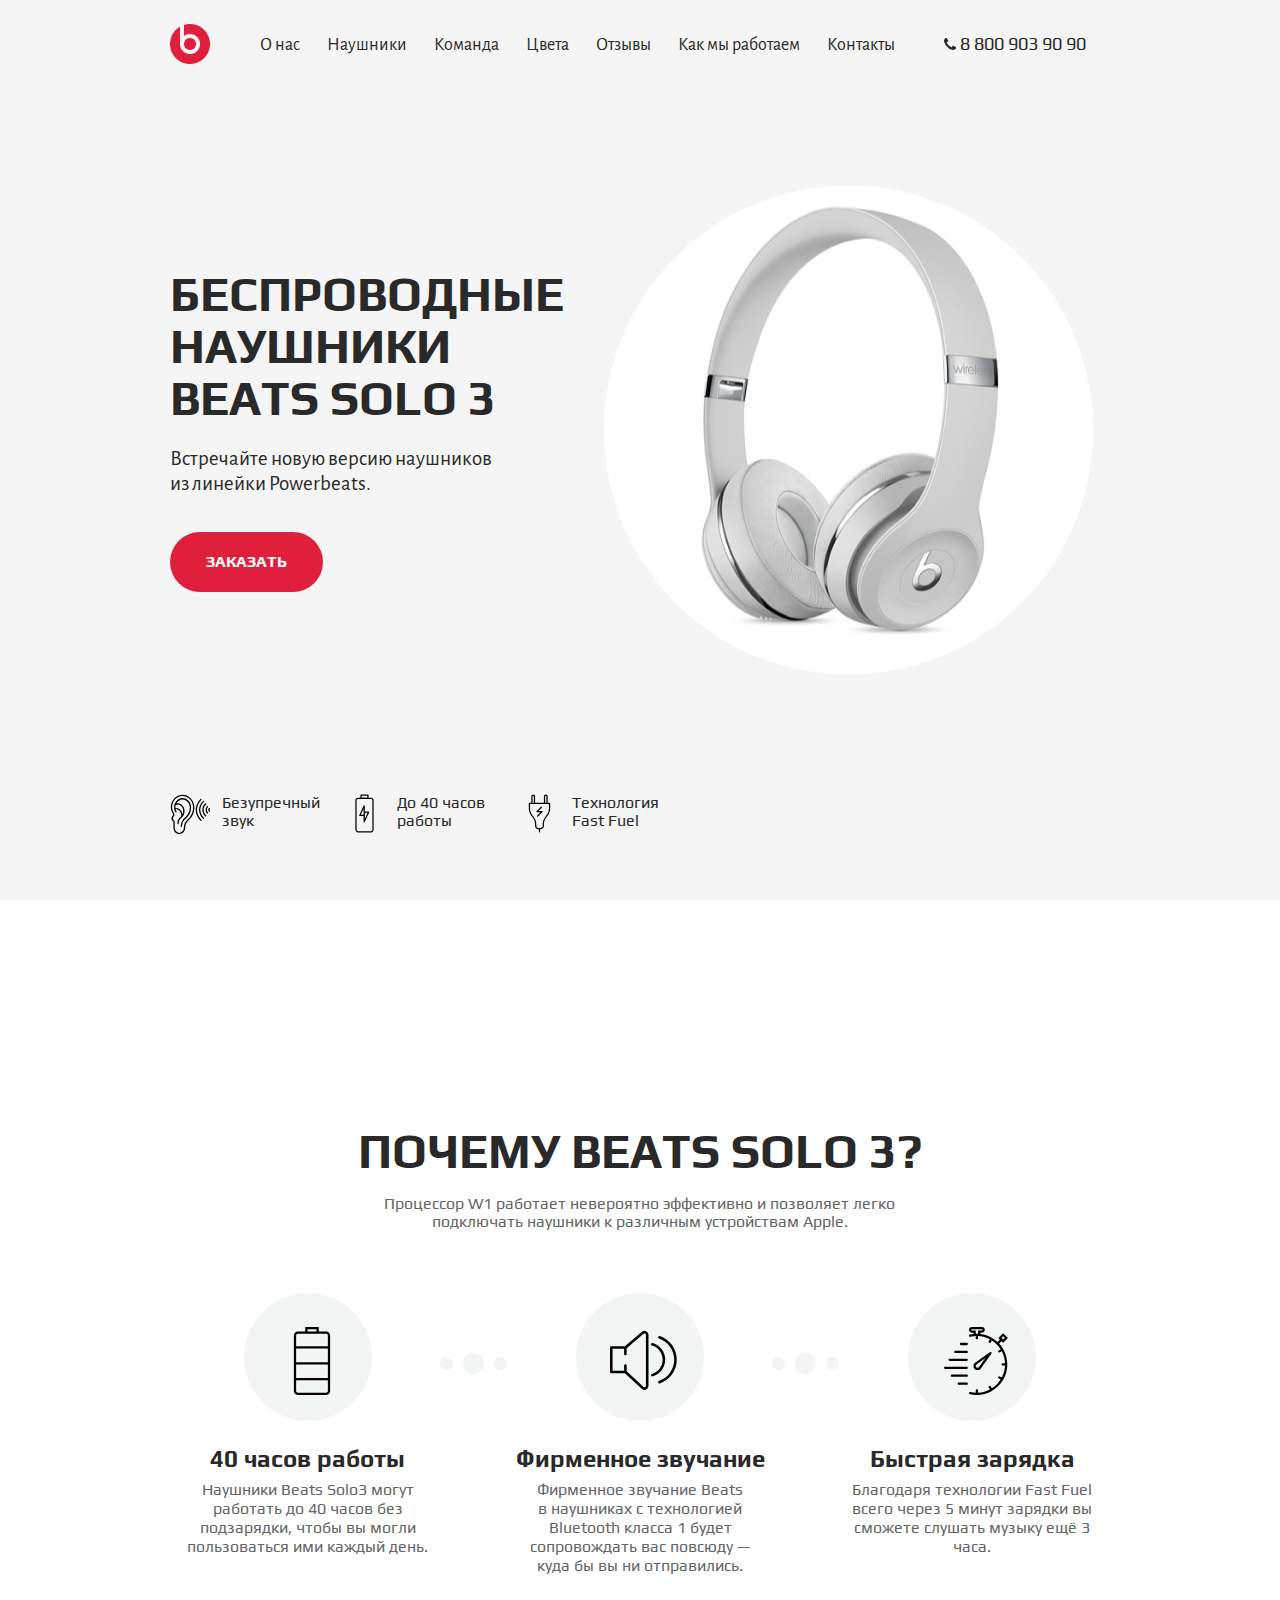
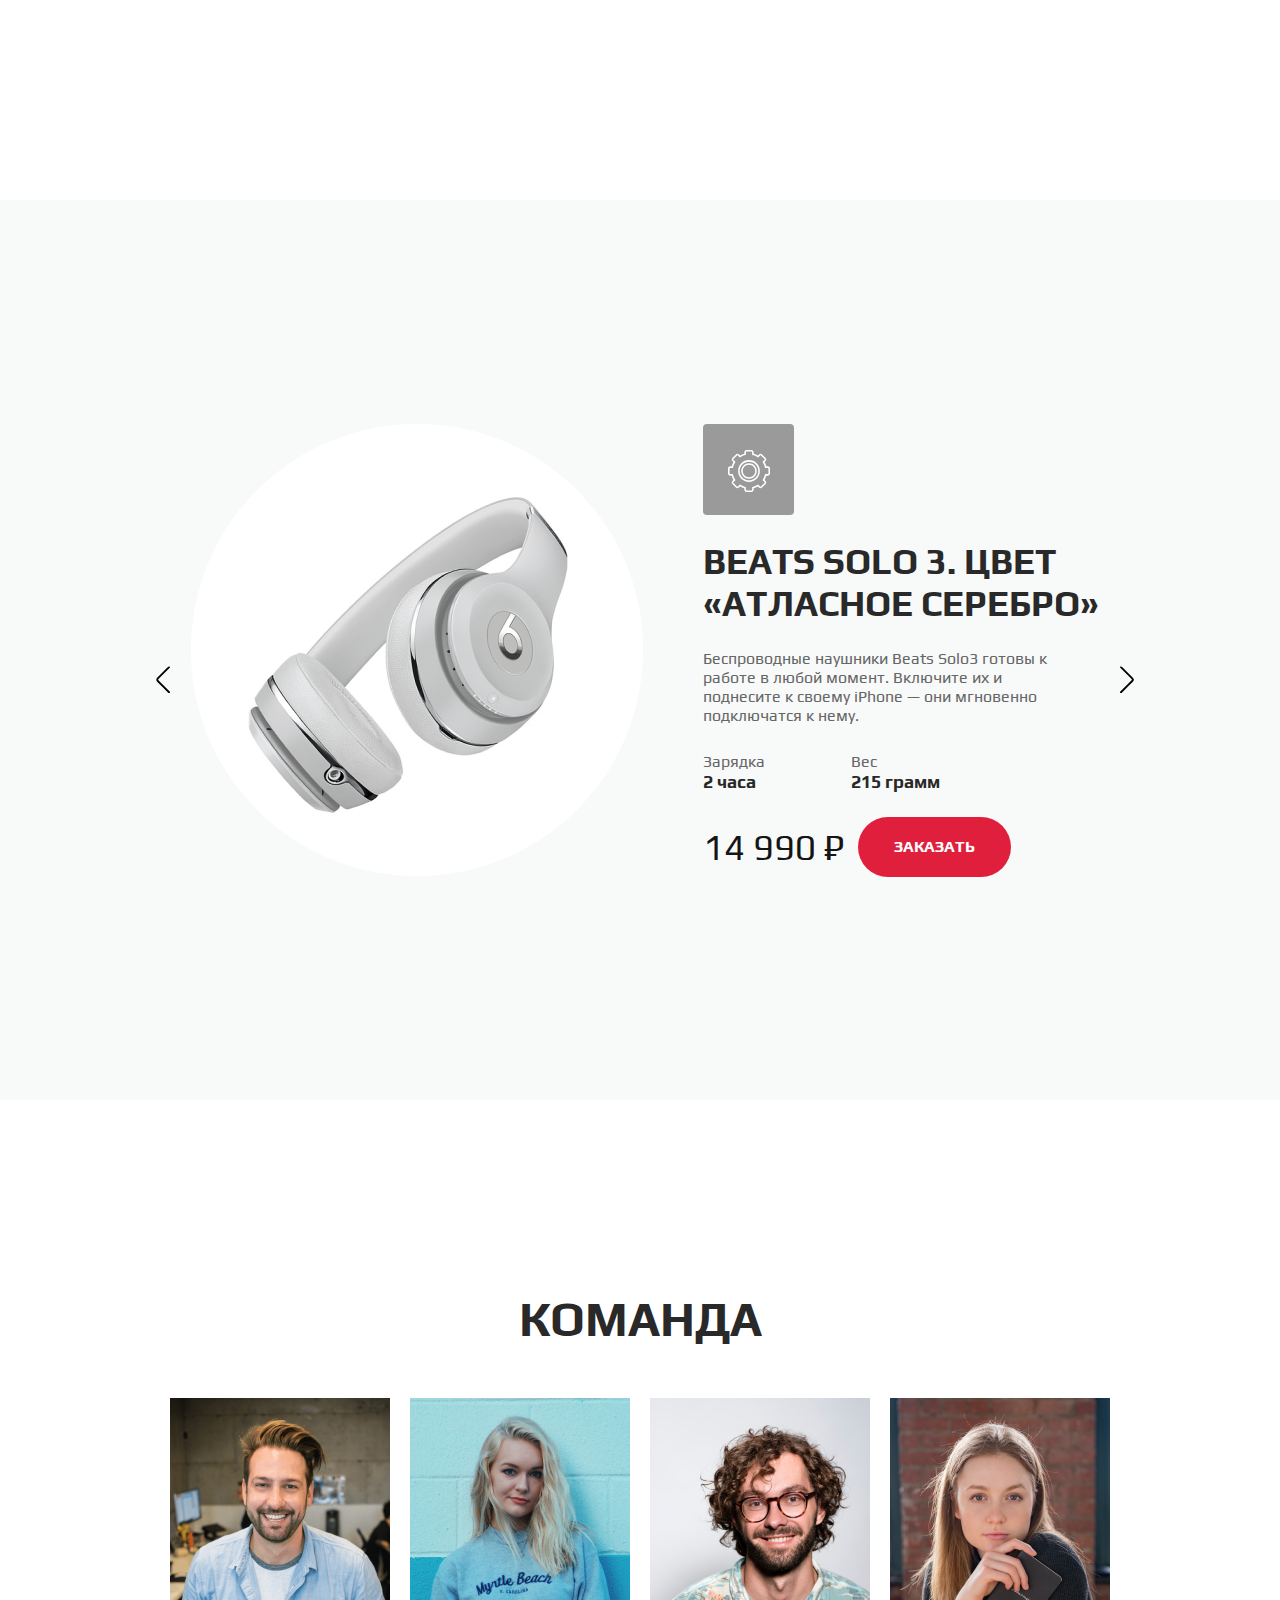
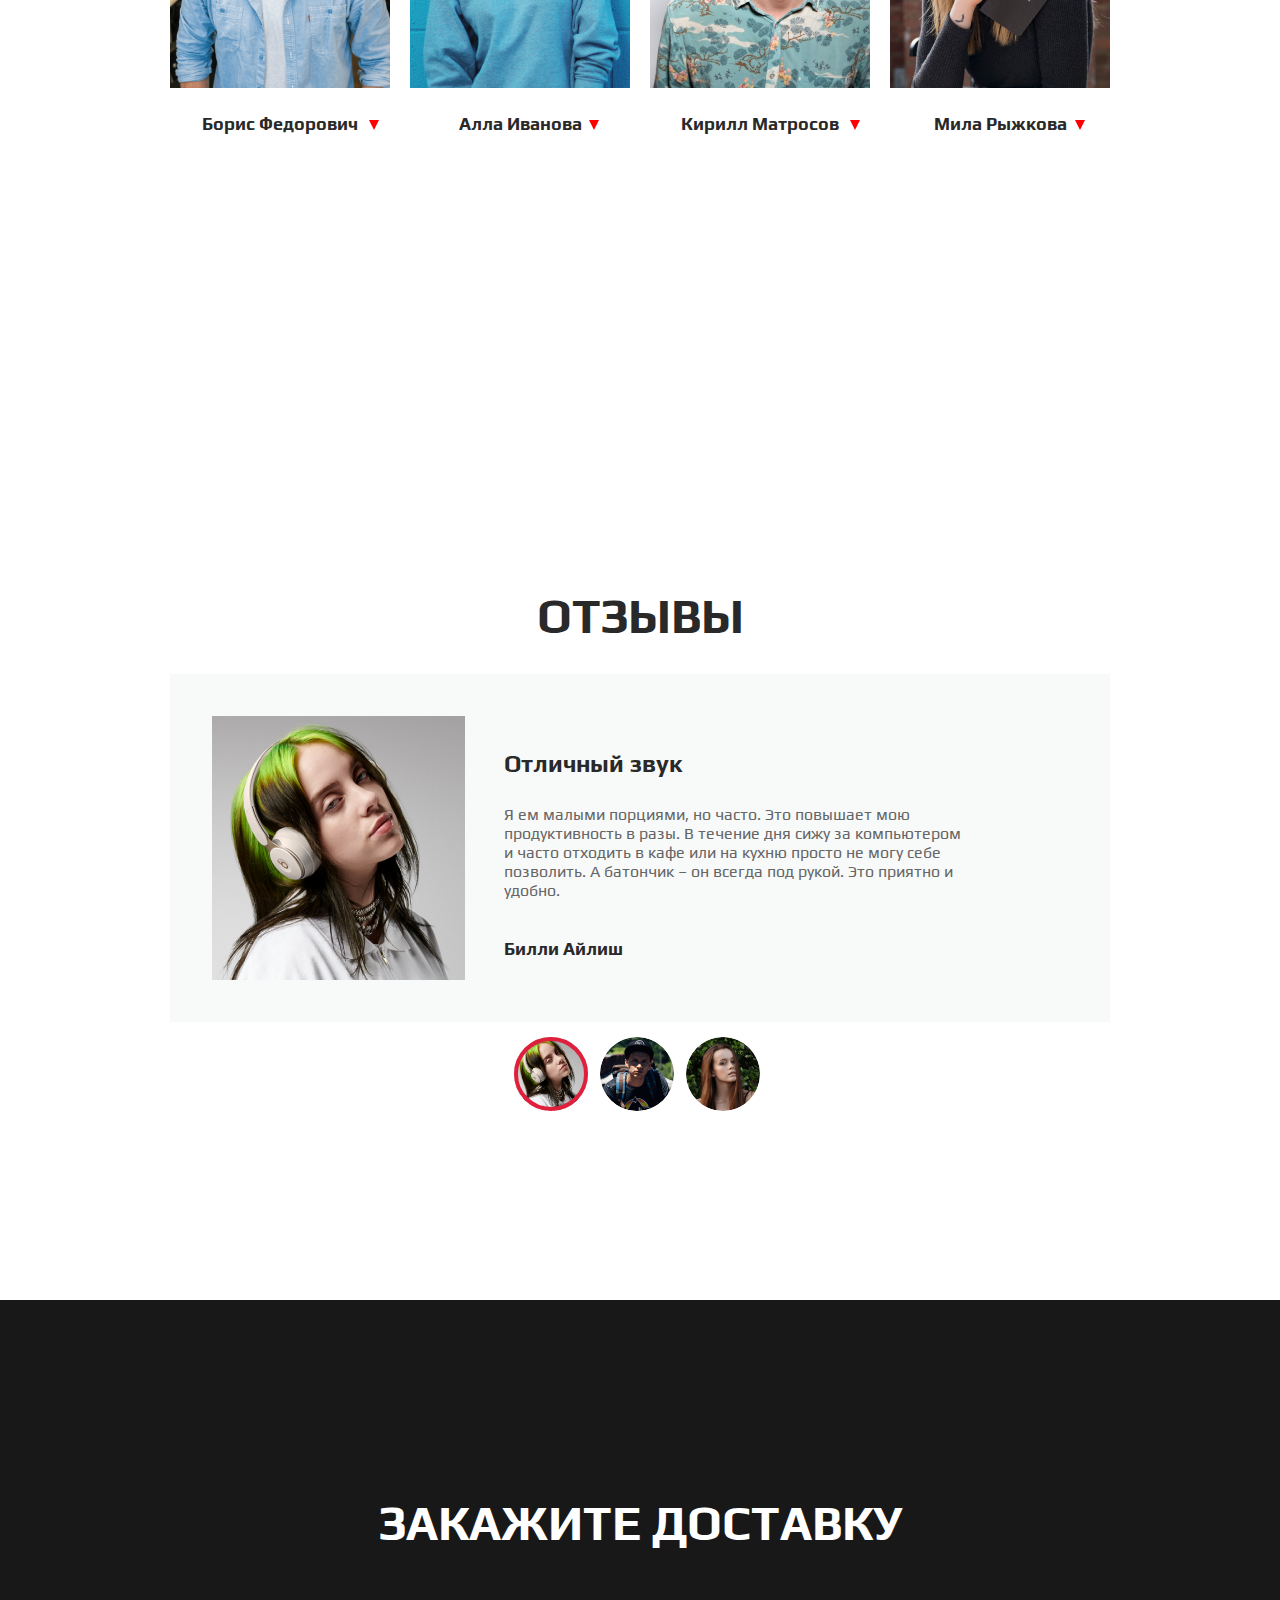
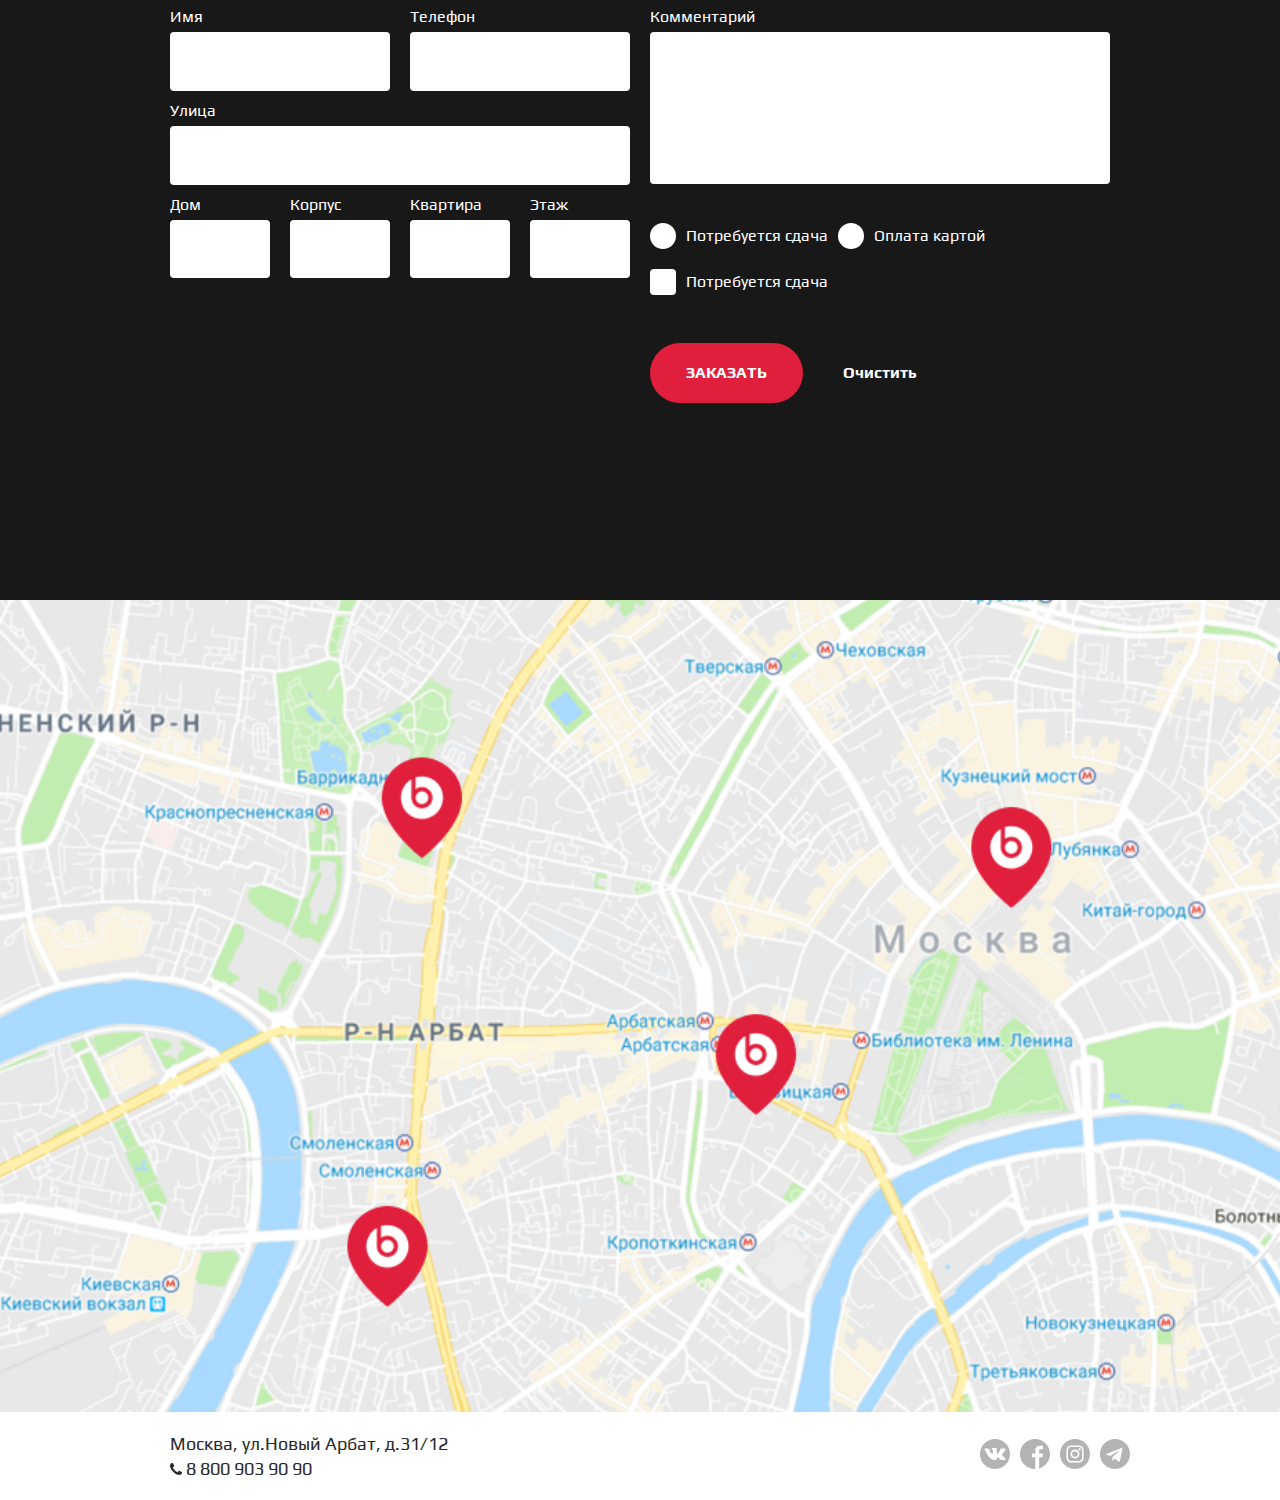
==== commit aa542f47: "Add files via upload" ====
--- a/index.html
+++ b/index.html
@@ -45,11 +45,54 @@
                                 8 800 903 90 90
                             </a>
                         </address>
-                        <a href="" class="hamburger">
-                            <span class="hamburger__plank"></span>
-                            <span class="hamburger__plank"></span>
-                            <span class="hamburger__plank"></span>
-                        </a>
+                        <div href="" class="burger" id="burger">
+                            <span class="burger__plank"></span>
+                            <span class="burger__plank"></span>
+                            <span class="burger__plank"></span>
+                        </div>
+                        <div class="overlay" id="overlay">
+                            <div class="overlay__menu" id="overlay__menu">
+                              <nav class="burger__menu">
+                                <ul class="burger__menu--list">
+                                  <li class="burger__menu--item">
+                                    <a href="#" class="burger__menu--link">
+                                      О нас
+                                    </a>
+                                  </li>
+                                  <li class="burger__menu--item">
+                                    <a href="#" class="burger__menu--link">
+                                      Наушники
+                                    </a>
+                                  </li>
+                                  <li class="burger__menu--item">
+                                    <a href="#" class="burger__menu--link">
+                                      Команда
+                                    </a>
+                                  </li>
+                                  <li class="burger__menu--item">
+                                    <a href="#" class="burger__menu--link">
+                                      Цены
+                                    </a>
+                                  </li>
+                                  <li class="burger__menu--item">
+                                    <a href="#" class="burger__menu--link">
+                                      Отзывы
+                                    </a>
+                                  </li>
+                                  <li class="burger__menu--item">
+                                    <a href="#" class="burger__menu--link">
+                                      Как мы работаем
+                                    </a>
+                                  </li>
+                                  <li class="burger__menu--item">
+                                    <a href="#" class="burger__menu--link">
+                                      Контакты
+                                    </a>
+                                  </li>
+                                </ul>
+                              </nav>
+                            </div>
+                        </div>
                 </header>
                 <div class="preview__content">
                     <h1 class="preview__title">Беспроводные наушники Beats Solo 3</h1>
@@ -137,42 +180,83 @@
         </section>
         <section class="section slider">
             <div class="container slider__container">
-                <svg class="arrow-left">
-                    <use xlink:href="images/icons/sprite.svg#arrow-left"></use>
-                </svg>
+                <button class="slider__button slider__button--prev">
+                    <svg class="slider__button-icon">
+                        <use xlink:href="images/icons/sprite.svg#arrow-left"></use>
+                    </svg>
+                </button>
                 <div class="slider__page">
                     <div class="slider__img">
                         <img src="./images/slider.png" alt="" class="slider__picture">
                     </div>
                     <div class="slider__content">
-                        <div class="slider__content--structure">
+                        <div class="slider__content-structure">
                             <svg class="clock">
                                 <use xlink:href="images/icons/sprite.svg#clock"></use>
                             </svg>
-                        </div>
-                        <div class="slider__content--header">
+                            <div class="slider__content-dropdown">
+                                <ul class="slider__content-list">
+                                    <li class="slider__content-item">
+                                        <svg class="slider__content-img">
+                                            <use xlink:href="images/icons/sprite.svg#bluetooth"></use>
+                                        </svg>
+                                        <span class="slider__content-text">Bluetooth</span>
+                                        <span class="slider__content-numbers">4.0</span>
+                                    </li>
+                                    <li class="slider__content-item">
+                                        <svg class="slider__content-img">
+                                            <use xlink:href="images/icons/sprite.svg#range"></use>
+                                        </svg>
+                                        <span class="slider__content-text">Дальность</span>
+                                        <span class="slider__content-numbers">12 м</span>
+                                    </li>
+                                    <li class="slider__content-item">
+                                        <svg class="slider__content-img">
+                                            <use xlink:href="images/icons/sprite.svg#charger"></use>
+                                        </svg>
+                                        <span class="slider__content-text">Зарядка</span>
+                                        <span class="slider__content-numbers">3 ч</span>
+                                    </li>
+                                    <li class="slider__content-item">
+                                        <svg class="slider__content-img">
+                                            <use xlink:href="images/icons/sprite.svg#weight"></use>
+                                        </svg>
+                                        <span class="slider__content-text">Вес</span>
+                                        <span class="slider__content-numbers">215 гр</span>
+                                    </li>
+                                    <li class="slider__content-item">
+                                        <svg class="slider__content-img">
+                                            <use xlink:href="images/icons/sprite.svg#warranty"></use>
+                                        </svg>
+                                        <span class="slider__content-text">Гарантия</span>
+                                        <span class="slider__content-numbers">1 год</span>
+                                    </li>
+                                </ul>
+                            </div>
+                        </div>
+                        <div class="slider__content-header">
                             <h2 class="slider__header">
                                 beats solo 3. цвет «атласное серебро»
                             </h2>
                         </div>
-                        <div class="slider__content--main">
+                        <div class="slider__content-main">
                                 <p class="slider__text">
                                     Беспроводные наушники Beats Solo3 готовы к работе в любой момент. Включите их и поднесите к своему iPhone — они мгновенно подключатся к нему.
                                 </p>
                                 <ul class="slider__data">
                                     <li class="slider__charge">
-                                        <span class="slider__charge--header">
+                                        <span class="slider__charge-header">
                                             Зарядка 
                                         </span>
-                                        <span class="slider__charge--text">
+                                        <span class="slider__charge-text">
                                             2 часа
                                         </span>
                                     </li>
-                                    <li class="slider__weight">
-                                        <span class="slider__weight--header">
+                                    <li class="slider__charge">
+                                        <span class="slider__charge-header">
                                             Вес
                                         </span>
-                                        <span class="slider__weight--text">
+                                        <span class="slider__charge-text">
                                             215 грамм
                                         </span>
                                     </li>
@@ -182,12 +266,13 @@
                                     <input type="submit" value="Заказать" class="btn">
                                 </div>
                         </div>
-
-                    </div>
-                </div>
-                <svg class="arrow-right">
-                    <use xlink:href="images/icons/sprite.svg#arrow-right"></use>
-                </svg>
+                    </div>
+                </div>
+                <button class="slider__button slider__button--next">
+                    <svg class="slider__button-icon">
+                        <use xlink:href="images/icons/sprite.svg#arrow-right"></use>
+                    </svg>
+                </button>
             </div>
         </section>
         <section class="section team">
@@ -394,4 +479,23 @@
         </section>
     </div>
 </body>
+<script>
+    let burger  = document.querySelector('.burger');
+    let overlay = document.querySelector('.overlay');
+    let body = document.querySelector('body');
+
+    let links = document.querySelectorAll('.menu__link');
+
+    links.forEach(function(element){
+    element.addEventListener('click' , toggleMenu);
+    })
+
+    function toggleMenu(){
+        burger.classList.toggle('burger--active');
+        overlay.classList.toggle('overlay--active');
+        body.classList.toggle('body--active-menu');
+    }
+
+        burger.addEventListener('click' , toggleMenu);
+</script>
 </html>--- a/css/main.css
+++ b/css/main.css
@@ -422,137 +422,20 @@
   transition: 0.5s;
 }
 
-.header {
-  display: -webkit-box;
-  display: -ms-flexbox;
-  display: flex;
-  -webkit-box-pack: justify;
-      -ms-flex-pack: justify;
-          justify-content: space-between;
-  -webkit-box-align: start;
-      -ms-flex-align: start;
-          align-items: flex-start;
-  padding-right: 1.3333333333rem;
-}
-@media screen and (max-width: 768px) {
-  .header {
-    -webkit-box-align: center;
-        -ms-flex-align: center;
-            align-items: center;
-    padding-right: 1.0555555556rem;
-  }
-}
-@media screen and (max-width: 480px) {
-  .header {
-    padding-right: 0;
-  }
-}
-
-@media screen and (max-width: 768px) {
-  .header__contacts-phone {
-    display: none;
-  }
-}
-
-.menu {
-  margin: 0 30px;
-  padding-top: 10px;
-}
-@media screen and (max-width: 768px) {
-  .menu {
-    display: none;
-  }
-}
-
-.menu__list {
-  display: -webkit-box;
-  display: -ms-flexbox;
-  display: flex;
+.slider {
+  background: #F8FAF9;
+}
+
+.slider__container {
+  display: -webkit-box;
+  display: -ms-flexbox;
+  display: flex;
+  -webkit-box-pack: center;
+      -ms-flex-pack: center;
+          justify-content: center;
   -webkit-box-align: center;
       -ms-flex-align: center;
           align-items: center;
-  -ms-flex-wrap: wrap;
-      flex-wrap: wrap;
-}
-
-.menu__link {
-  font-weight: 400;
-  font-size: 1rem;
-  color: #292929;
-  font-family: "Alegreya Sans", sans-serif;
-  white-space: nowrap;
-}
-
-.menu__item {
-  margin-right: 1.5rem;
-  margin-bottom: 10px;
-}
-.menu__item:last-child {
-  margin-right: 0;
-}
-
-.contacts {
-  text-decoration: none;
-  font-style: normal;
-  padding-top: 10px;
-}
-
-.hamburger {
-  width: 24px;
-  height: 20px;
-  -webkit-box-orient: vertical;
-  -webkit-box-direction: normal;
-      -ms-flex-direction: column;
-          flex-direction: column;
-  -webkit-box-pack: justify;
-      -ms-flex-pack: justify;
-          justify-content: space-between;
-  display: none;
-}
-@media screen and (max-width: 768px) {
-  .hamburger {
-    display: -webkit-inline-box;
-    display: -ms-inline-flexbox;
-    display: inline-flex;
-  }
-}
-
-.hamburger__plank {
-  display: block;
-  background: black;
-  height: 4px;
-  border-radius: 10px;
-}
-
-.slider {
-  background: #F8FAF9;
-}
-
-.slider__container {
-  display: -webkit-box;
-  display: -ms-flexbox;
-  display: flex;
-  -webkit-box-orient: horizontal;
-  -webkit-box-direction: normal;
-      -ms-flex-direction: row;
-          flex-direction: row;
-  -webkit-box-pack: justify;
-      -ms-flex-pack: justify;
-          justify-content: space-between;
-  -webkit-box-align: center;
-      -ms-flex-align: center;
-          align-items: center;
-}
-
-.arrow-left {
-  width: 0.75rem;
-  height: 1.5rem;
-}
-
-.arrow-right {
-  width: 0.75rem;
-  height: 1.5rem;
-  margin-left: 200px;
 }
 
 .slider__page {
@@ -567,12 +450,92 @@
       -ms-flex-direction: row;
           flex-direction: row;
 }
+@media screen and (max-width: 768px) {
+  .slider__page {
+    -webkit-box-orient: vertical;
+    -webkit-box-direction: normal;
+        -ms-flex-direction: column;
+            flex-direction: column;
+    -webkit-box-pack: center;
+        -ms-flex-pack: center;
+            justify-content: center;
+  }
+}
+.slider__button {
+  position: absolute;
+  top: 57%;
+  -webkit-transform: translateY(-50%);
+          transform: translateY(-50%);
+  border: none;
+  background: none;
+  z-index: 1;
+}
+.slider__button--prev {
+  left: -20px;
+}
+@media screen and (max-width: 768px) {
+  .slider__button--prev {
+    left: 18%;
+  }
+}
+@media screen and (max-width: 480px) {
+  .slider__button--prev {
+    left: 0;
+  }
+}
+.slider__button--next {
+  right: -30px;
+}
+@media screen and (max-width: 768px) {
+  .slider__button--next {
+    right: 18%;
+  }
+}
+@media screen and (max-width: 480px) {
+  .slider__button--next {
+    right: 0;
+  }
+}
+@media screen and (max-width: 768px) {
+  .slider__button {
+    -webkit-transform: initial;
+            transform: initial;
+    top: 8.3333333333rem;
+  }
+}
+
+.slider__button-icon {
+  width: 14px;
+  height: 27px;
+}
 
 .slider__img {
   width: 25.1111111111rem;
   height: 25.1111111111rem;
   margin-right: 3.3333333333rem;
   margin-left: 1.8333333333rem;
+}
+@media screen and (max-width: 768px) {
+  .slider__img {
+    width: 17rem;
+    height: 17rem;
+    margin-bottom: 2.7222222222rem;
+    margin-left: 0px;
+    margin-right: 0px;
+    position: relative;
+  }
+}
+@media screen and (max-width: 480px) {
+  .slider__img {
+    margin-bottom: 1.4444444444rem;
+  }
+}
+
+@media screen and (max-width: 768px) {
+  .slider__picture {
+    width: 17rem;
+    height: 17rem;
+  }
 }
 
 .clock {
@@ -585,7 +548,7 @@
           transform: translateX(-50%);
 }
 
-.slider__content--structure {
+.slider__content-structure {
   width: 5.0555555556rem;
   height: 5.0555555556rem;
   position: relative;
@@ -593,6 +556,96 @@
   border-radius: 0.2222222222rem;
   margin-bottom: 1.3888888889rem;
 }
+.slider__content-structure:hover .slider__content-dropdown {
+  opacity: 1;
+  -webkit-transition: 0.5s;
+  transition: 0.5s;
+  left: 100%;
+}
+@media screen and (max-width: 768px) {
+  .slider__content-structure {
+    display: none;
+  }
+}
+.slider__content-dropdown {
+  position: absolute;
+  padding: 18px 14px;
+  width: 15.1666666667rem;
+  background: #d5d5d5;
+  -webkit-box-shadow: 4px 4px 40px rgba(0, 0, 0, 0.06);
+          box-shadow: 4px 4px 40px rgba(0, 0, 0, 0.06);
+  border-radius: 4px;
+  display: -webkit-box;
+  display: -ms-flexbox;
+  display: flex;
+  -webkit-box-pack: center;
+      -ms-flex-pack: center;
+          justify-content: center;
+  opacity: 0;
+  left: -9999px;
+  -webkit-transition: opacity 0.5s;
+  transition: opacity 0.5s;
+}
+.slider__content-list {
+  display: -webkit-box;
+  display: -ms-flexbox;
+  display: flex;
+  -webkit-box-orient: vertical;
+  -webkit-box-direction: normal;
+      -ms-flex-direction: column;
+          flex-direction: column;
+  -webkit-box-pack: center;
+      -ms-flex-pack: center;
+          justify-content: center;
+  gap: 1.5555555556rem;
+}
+.slider__content-item {
+  display: -webkit-box;
+  display: -ms-flexbox;
+  display: flex;
+  -webkit-box-orient: horizontal;
+  -webkit-box-direction: normal;
+      -ms-flex-direction: row;
+          flex-direction: row;
+  -webkit-box-align: center;
+      -ms-flex-align: center;
+          align-items: center;
+  -webkit-box-pack: start;
+      -ms-flex-pack: start;
+          justify-content: flex-start;
+}
+.slider__content-img {
+  width: 1.3333333333rem;
+  height: 1.3333333333rem;
+  margin-right: 0.8888888889rem;
+}
+.slider__content-text {
+  width: 7.0555555556rem;
+}
+.slider__content-numbers {
+  width: 3.0555555556rem;
+  display: -webkit-box;
+  display: -ms-flexbox;
+  display: flex;
+  -webkit-box-pack: end;
+      -ms-flex-pack: end;
+          justify-content: flex-end;
+}
+@media screen and (max-width: 768px) {
+  .slider__content {
+    display: -webkit-box;
+    display: -ms-flexbox;
+    display: flex;
+    -webkit-box-align: center;
+        -ms-flex-align: center;
+            align-items: center;
+    -webkit-box-orient: vertical;
+    -webkit-box-direction: normal;
+        -ms-flex-direction: column;
+            flex-direction: column;
+    text-align: center;
+  }
+}
 
 .slider__header {
   font-size: 2rem;
@@ -601,6 +654,19 @@
   margin-bottom: 1.3888888889rem;
   width: 23.2777777778rem;
 }
+@media screen and (max-width: 768px) {
+  .slider__header {
+    font-size: 1.5555555556rem;
+    line-height: 1.7777777778rem;
+    margin-bottom: 0.7777777778rem;
+    width: 33.8333333333rem;
+  }
+}
+@media screen and (max-width: 480px) {
+  .slider__header {
+    width: 23.1111111111rem;
+  }
+}
 
 .slider__text {
   font-size: 0.8888888889rem;
@@ -609,6 +675,17 @@
   margin-bottom: 1.5rem;
   padding: 0 10% 0 0;
 }
+@media screen and (max-width: 768px) {
+  .slider__text {
+    width: 34.1111111111rem;
+    padding: 0;
+  }
+}
+@media screen and (max-width: 480px) {
+  .slider__text {
+    width: 22.8888888889rem;
+  }
+}
 
 .slider__data {
   display: -webkit-box;
@@ -621,6 +698,16 @@
   gap: 4.7777777778rem;
   margin-bottom: 1.3888888889rem;
 }
+@media screen and (max-width: 768px) {
+  .slider__data {
+    display: -webkit-box;
+    display: -ms-flexbox;
+    display: flex;
+    -webkit-box-pack: center;
+        -ms-flex-pack: center;
+            justify-content: center;
+  }
+}
 
 .slider__charge {
   display: -webkit-box;
@@ -631,35 +718,27 @@
       -ms-flex-direction: column;
           flex-direction: column;
 }
-.slider__charge--header {
+@media screen and (max-width: 480px) {
+  .slider__charge {
+    text-align: left;
+  }
+}
+.slider__charge-header {
   font-size: 0.8888888889rem;
   line-height: 1.0555555556rem;
   color: #666666;
 }
-.slider__charge--text {
+.slider__charge-text {
   font-size: 1rem;
   line-height: 1.1666666667rem;
   font-weight: bold;
 }
-
-.slider__weight {
-  display: -webkit-box;
-  display: -ms-flexbox;
-  display: flex;
-  -webkit-box-orient: vertical;
-  -webkit-box-direction: normal;
-      -ms-flex-direction: column;
-          flex-direction: column;
-}
-.slider__weight--header {
-  font-size: 0.8888888889rem;
-  line-height: 1.0555555556rem;
-  color: #666666;
-}
-.slider__weight--text {
-  font-size: 1rem;
-  line-height: 1.1666666667rem;
-  font-weight: bold;
+@media screen and (max-width: 768px) {
+  .slider__charge {
+    display: -webkit-box;
+    display: -ms-flexbox;
+    display: flex;
+  }
 }
 
 .slider__order {
@@ -675,11 +754,229 @@
           align-items: center;
   gap: 0.7222222222rem;
 }
+@media screen and (max-width: 768px) {
+  .slider__order {
+    -webkit-box-pack: center;
+        -ms-flex-pack: center;
+            justify-content: center;
+  }
+}
 
 .slider__price {
   font-size: 2rem;
   line-height: 3.3333333333rem;
   color: #151515;
+}
+@media screen and (max-width: 768px) {
+  .slider__price {
+    font-size: 2.2222222222rem;
+    margin-right: 1.5rem;
+  }
+}
+@media screen and (max-width: 480px) {
+  .slider__price {
+    font-size: ren(32px);
+  }
+}
+
+.header {
+  display: -webkit-box;
+  display: -ms-flexbox;
+  display: flex;
+  -webkit-box-pack: justify;
+      -ms-flex-pack: justify;
+          justify-content: space-between;
+  -webkit-box-align: start;
+      -ms-flex-align: start;
+          align-items: flex-start;
+  padding-right: 1.3333333333rem;
+}
+@media screen and (max-width: 768px) {
+  .header {
+    -webkit-box-align: center;
+        -ms-flex-align: center;
+            align-items: center;
+    padding-right: 1.0555555556rem;
+  }
+}
+@media screen and (max-width: 480px) {
+  .header {
+    padding-right: 0;
+  }
+}
+
+@media screen and (max-width: 768px) {
+  .header__contacts-phone {
+    display: none;
+  }
+}
+
+.menu {
+  margin: 0 30px;
+  padding-top: 10px;
+}
+@media screen and (max-width: 768px) {
+  .menu {
+    display: none;
+  }
+}
+
+.menu__list {
+  display: -webkit-box;
+  display: -ms-flexbox;
+  display: flex;
+  -webkit-box-align: center;
+      -ms-flex-align: center;
+          align-items: center;
+  -ms-flex-wrap: wrap;
+      flex-wrap: wrap;
+}
+
+.menu__link {
+  font-weight: 400;
+  font-size: 1rem;
+  color: #292929;
+  font-family: "Alegreya Sans", sans-serif;
+  white-space: nowrap;
+}
+
+.menu__item {
+  margin-right: 1.5rem;
+  margin-bottom: 10px;
+}
+.menu__item:last-child {
+  margin-right: 0;
+}
+
+.contacts {
+  text-decoration: none;
+  font-style: normal;
+  padding-top: 10px;
+}
+
+.burger {
+  display: none;
+}
+@media screen and (max-width: 768px) {
+  .burger {
+    position: fixed;
+    top: 48px;
+    right: 35px;
+    height: 24px;
+    width: 26px;
+    cursor: pointer;
+    z-index: 15;
+    -webkit-transition: all 0.4s;
+    transition: all 0.4s;
+    display: -webkit-box;
+    display: -ms-flexbox;
+    display: flex;
+    -webkit-box-pack: justify;
+        -ms-flex-pack: justify;
+            justify-content: space-between;
+  }
+}
+@media screen and (max-width: 480px) {
+  .burger {
+    right: 20px;
+    top: 30px;
+    display: -webkit-box;
+    display: -ms-flexbox;
+    display: flex;
+  }
+}
+.burger__plank {
+  width: 100%;
+  height: 4px;
+  position: absolute;
+  background-color: black;
+  top: 0;
+  left: 0;
+  -webkit-transition: all 0.4s;
+  transition: all 0.4s;
+  border-radius: 10px;
+}
+.burger__plank:nth-child(2) {
+  top: 50%;
+  -webkit-transform: translateY(-50%);
+          transform: translateY(-50%);
+}
+.burger__plank:nth-child(3) {
+  bottom: 0;
+  top: initial;
+}
+
+.overlay {
+  height: 100%;
+  width: 100%;
+  background-color: #313131;
+  display: -webkit-box;
+  display: -ms-flexbox;
+  display: flex;
+  -webkit-box-align: center;
+      -ms-flex-align: center;
+          align-items: center;
+  -webkit-box-pack: center;
+      -ms-flex-pack: center;
+          justify-content: center;
+  -webkit-transition: all 0.4s;
+  transition: all 0.4s;
+  position: fixed;
+  top: 0;
+  left: 100%;
+  opacity: 0;
+  width: 100%;
+  height: 100%;
+  z-index: 10;
+}
+
+.burger__menu--item {
+  margin-bottom: 20px;
+  display: -webkit-box;
+  display: -ms-flexbox;
+  display: flex;
+  -webkit-box-orient: vertical;
+  -webkit-box-direction: normal;
+      -ms-flex-direction: column;
+          flex-direction: column;
+  -webkit-box-align: center;
+      -ms-flex-align: center;
+          align-items: center;
+}
+.burger__menu--item:last-child {
+  margin-bottom: 0;
+}
+.burger__menu--link {
+  font-size: 36px;
+  line-height: 72px;
+  color: white;
+  text-decoration: none;
+}
+.burger__menu--link:hover {
+  opacity: 0.7;
+}
+
+.burger--active .burger__plank:nth-child(1) {
+  opacity: 0;
+}
+.burger--active .burger__plank:nth-child(2) {
+  -webkit-transform: rotate(45deg);
+          transform: rotate(45deg);
+  background: white;
+}
+.burger--active .burger__plank:nth-child(3) {
+  background: white;
+  -webkit-transform: rotate(-45deg) translateY(-6.5px) translateX(5px);
+          transform: rotate(-45deg) translateY(-6.5px) translateX(5px);
+}
+
+.overlay--active {
+  left: 0;
+  opacity: 1;
+}
+
+.body--active-menu {
+  overflow: hidden;
 }
 
 .logo {
